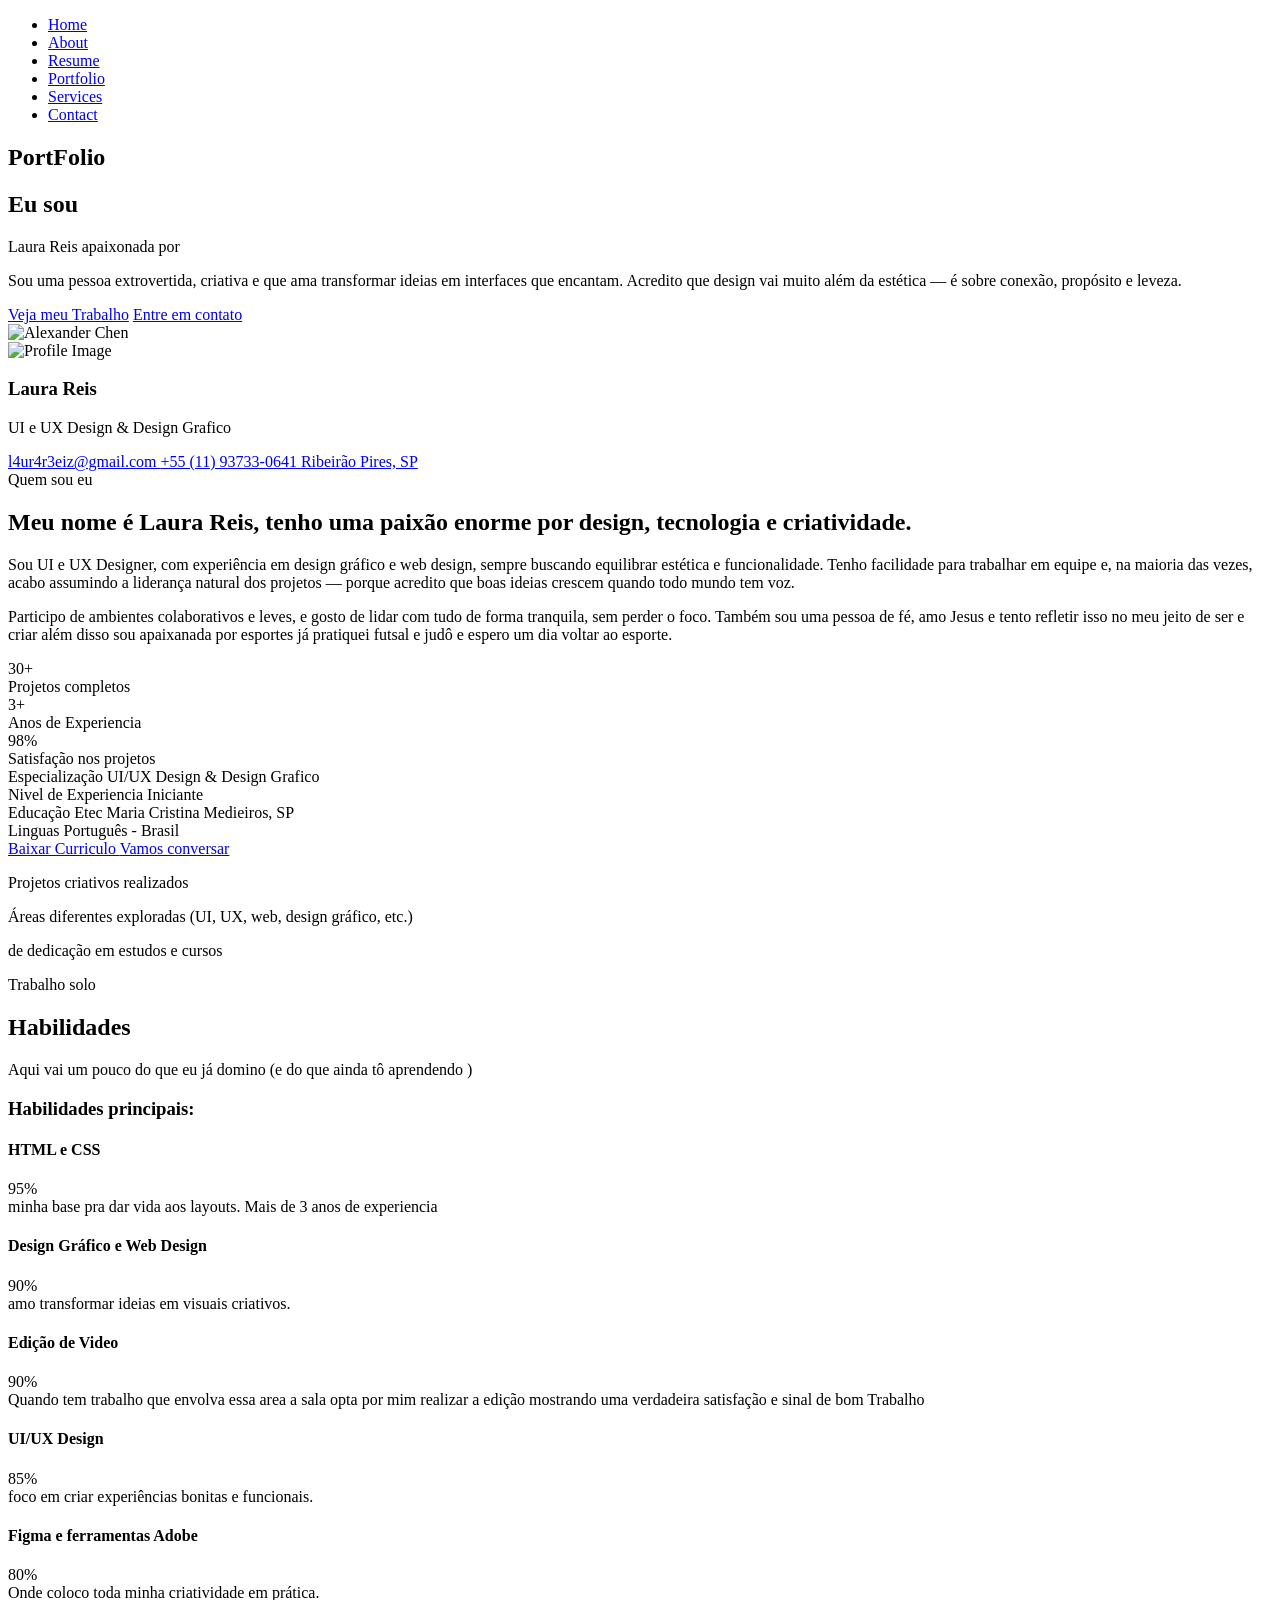
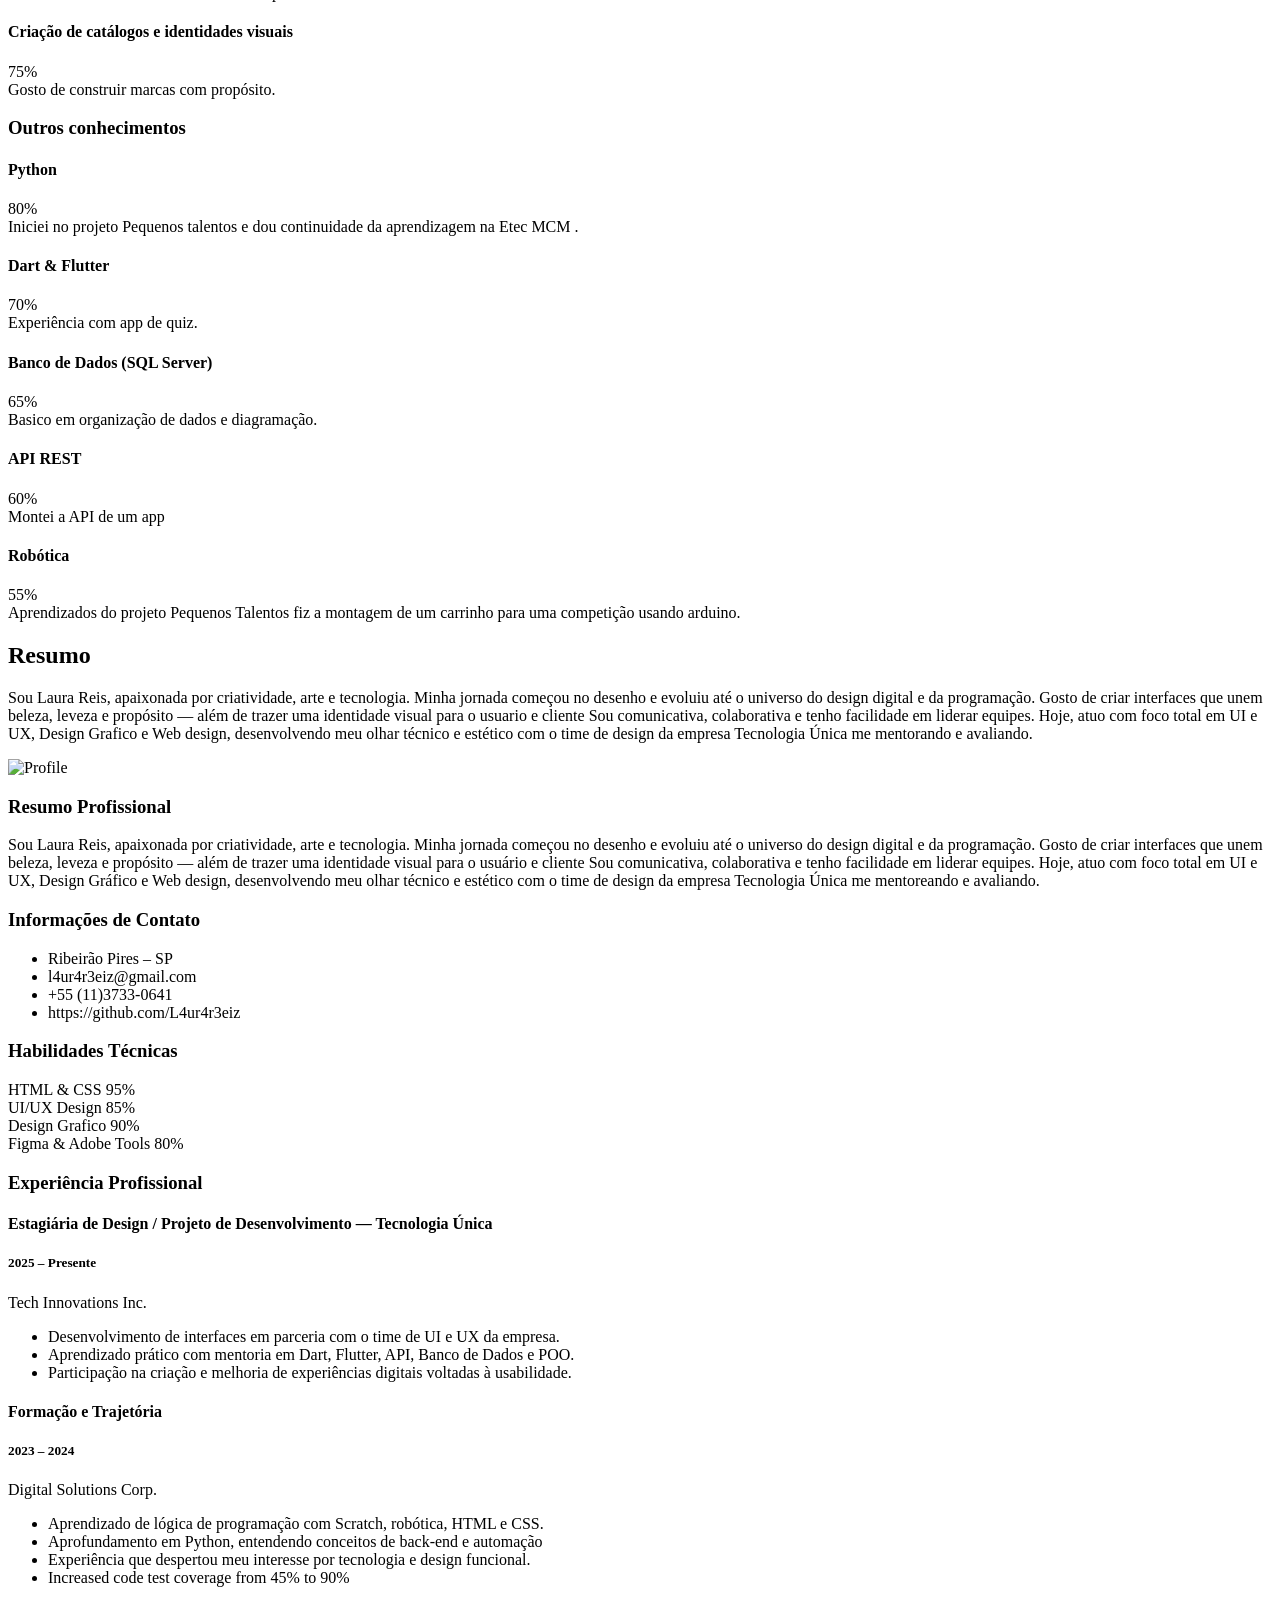
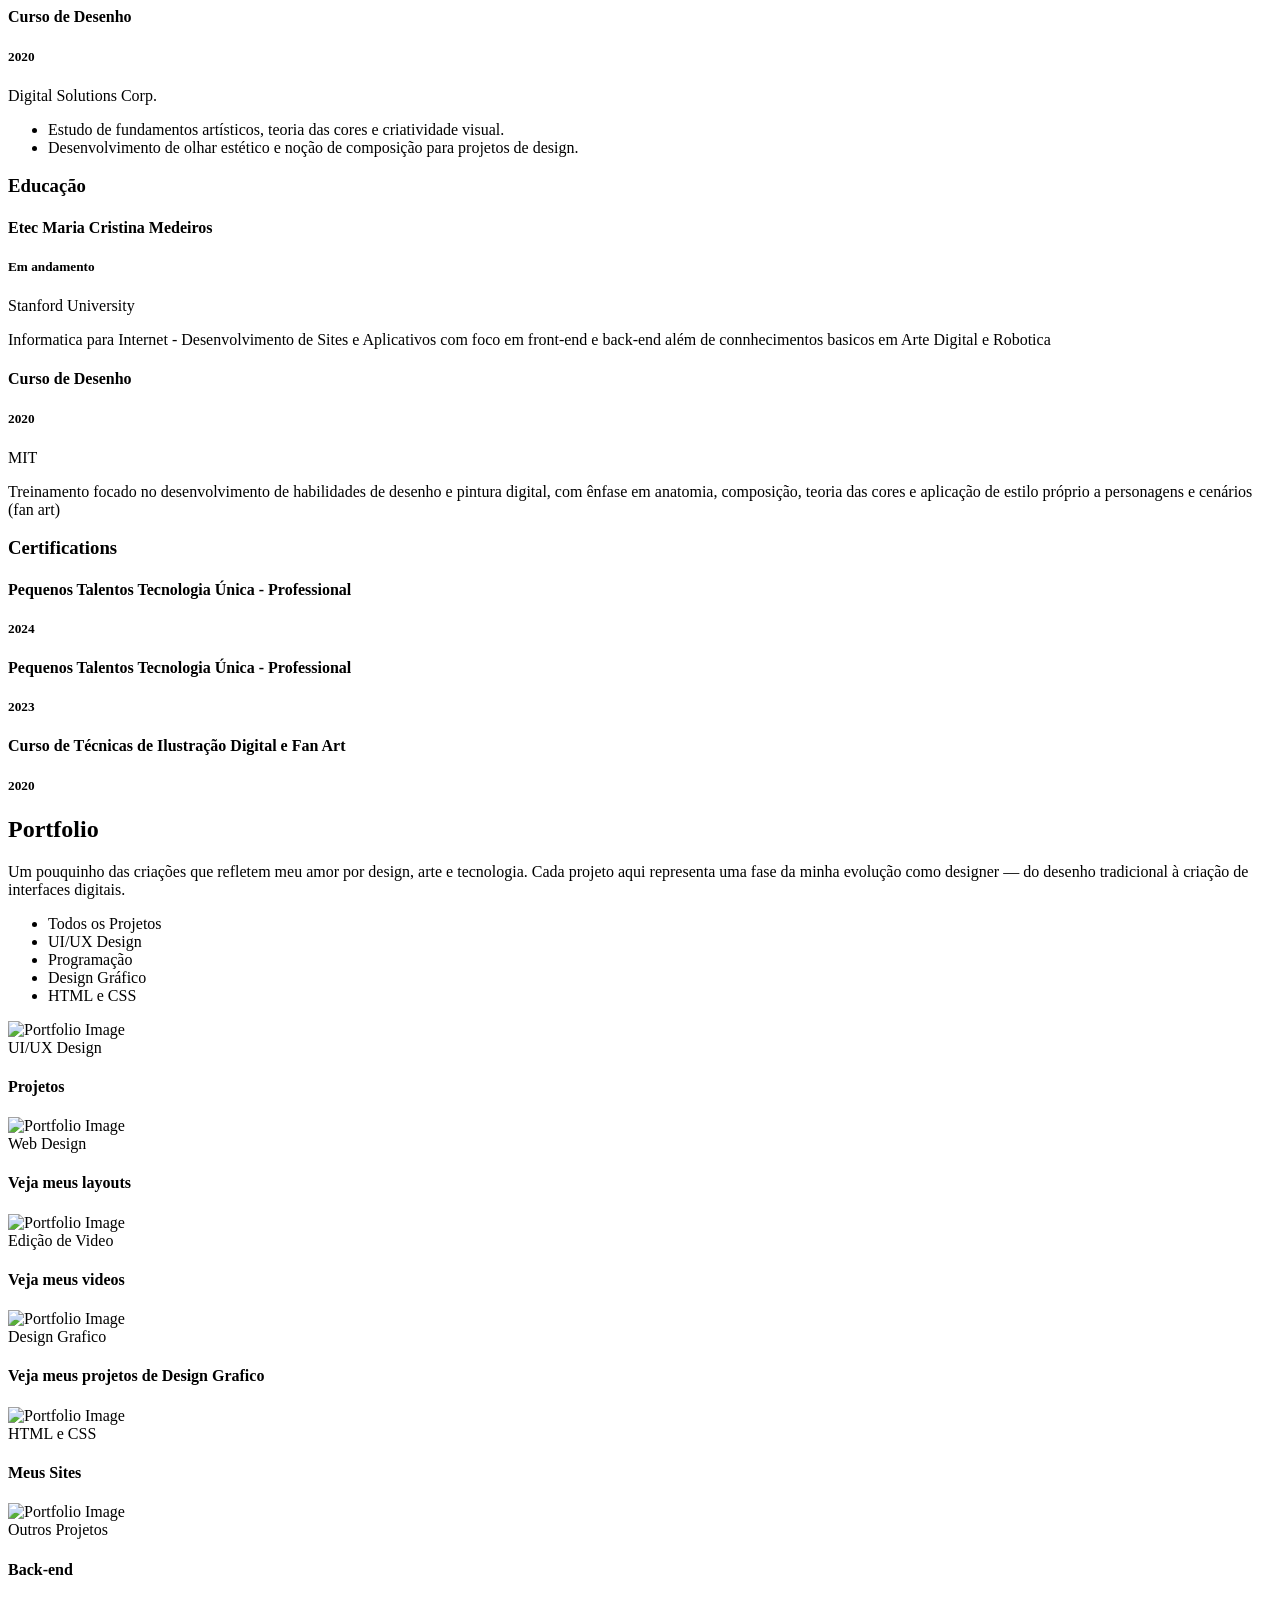
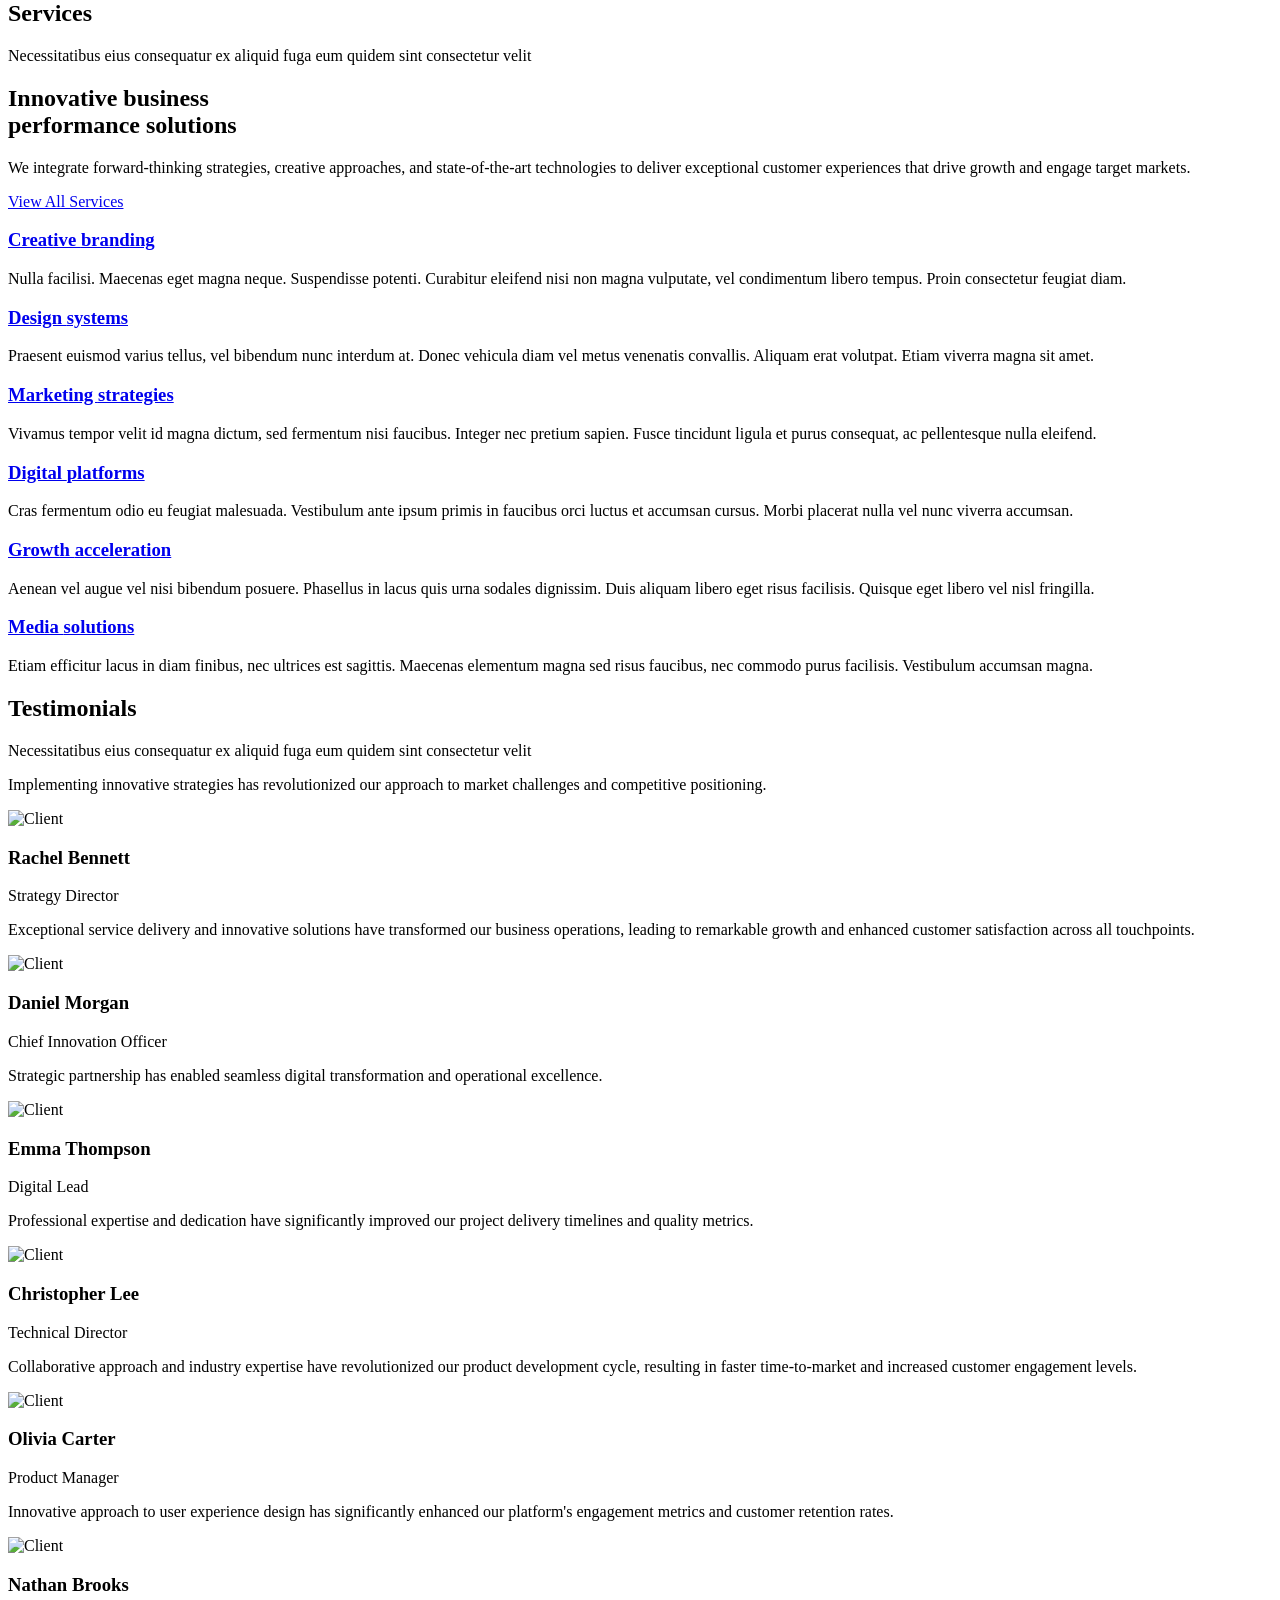
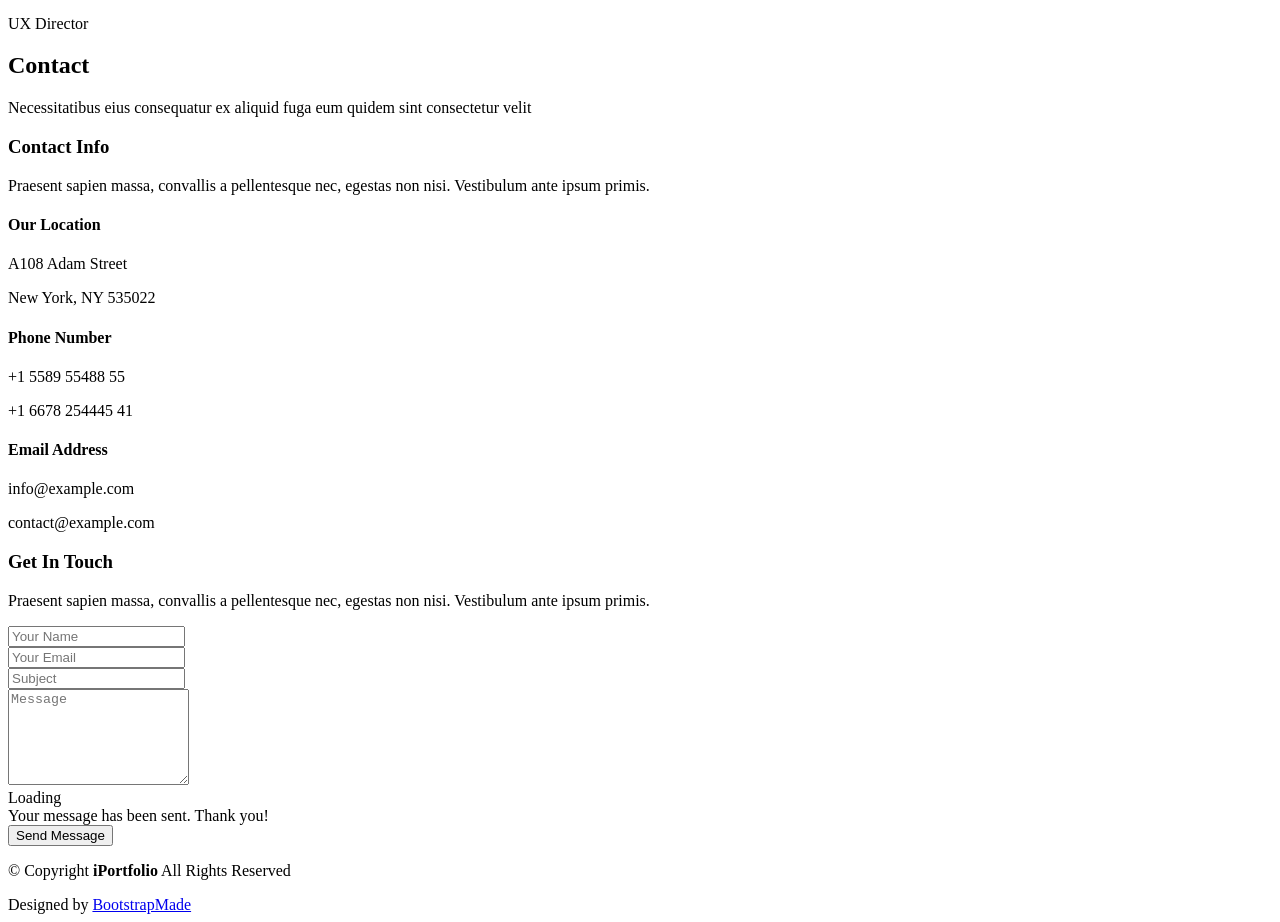
==== index.html @ 6f433f29 "Add files via upload" ====
<!DOCTYPE html>
<html lang="en">

<head>
  <meta charset="utf-8">
  <meta content="width=device-width, initial-scale=1.0" name="viewport">
  <title>Index - SnapFolio Bootstrap Template</title>
  <meta name="description" content="">
  <meta name="keywords" content="">

  <!-- Favicons -->
  <link href="assets/img/favicon.png" rel="icon">
  <link href="assets/img/apple-touch-icon.png" rel="apple-touch-icon">

  <!-- Fonts -->
  <link href="https://fonts.googleapis.com" rel="preconnect">
  <link href="https://fonts.gstatic.com" rel="preconnect" crossorigin>
  <link
    href="https://fonts.googleapis.com/css2?family=Roboto:ital,wght@0,100;0,300;0,400;0,500;0,700;0,900;1,100;1,300;1,400;1,500;1,700;1,900&family=Ubuntu:ital,wght@0,300;0,400;0,500;0,700;1,300;1,400;1,500;1,700&family=Nunito:ital,wght@0,200;0,300;0,400;0,500;0,600;0,700;0,800;0,900;1,200;1,300;1,400;1,500;1,600;1,700;1,800;1,900&display=swap"
    rel="stylesheet">

  <!-- Vendor CSS Files -->
  <link href="assets/vendor/bootstrap/css/bootstrap.min.css" rel="stylesheet">
  <link href="assets/vendor/bootstrap-icons/bootstrap-icons.css" rel="stylesheet">
  <link href="assets/vendor/aos/aos.css" rel="stylesheet">
  <link href="assets/vendor/glightbox/css/glightbox.min.css" rel="stylesheet">
  <link href="assets/vendor/swiper/swiper-bundle.min.css" rel="stylesheet">

  <!-- Main CSS File -->
  <link href="assets/css/main.css" rel="stylesheet">

  <!-- =======================================================
  * Template Name: SnapFolio
  * Template URL: https://bootstrapmade.com/snapfolio-bootstrap-portfolio-template/
  * Updated: Jul 21 2025 with Bootstrap v5.3.7
  * Author: BootstrapMade.com
  * License: https://bootstrapmade.com/license/
  ======================================================== -->
</head>

<body class="index-page">

  <header id="header" class="header dark-background d-flex flex-column justify-content-center">
    <i class="header-toggle d-xl-none bi bi-list"></i>

    <div class="header-container d-flex flex-column align-items-start">
      <nav id="navmenu" class="navmenu">
        <ul>
          <li><a href="#hero" class="active"><i class="bi bi-house navicon"></i>Home</a></li>
          <li><a href="#about"><i class="bi bi-person navicon"></i> About</a></li>
          <li><a href="#resume"><i class="bi bi-file-earmark-text navicon"></i> Resume</a></li>
          <li><a href="#portfolio"><i class="bi bi-images navicon"></i> Portfolio</a></li>
          <li><a href="#services"><i class="bi bi-hdd-stack navicon"></i> Services</a></li>
          <li><a href="#contact"><i class="bi bi-envelope navicon"></i> Contact</a></li>
        </ul>
      </nav>

      <div class="social-links text-center">
        <a href="https://www.instagram.com/l4ur4_r3is/" class="instagram"><i class="bi bi-instagram"></i></a>
        <a href="https://github.com/L4ur4r3eiz" class="github"><i class="bi bi-github"></i></a>

      </div>

    </div>

  </header>

  <main class="main">

    <!-- Hero Section -->
    <section id="hero" class="hero section">

      <div class="background-elements">
        <div class="bg-circle circle-1"></div>
        <div class="bg-circle circle-2"></div>
      </div>

      <div class="hero-content">

        <div class="container">
          <div class="row align-items-center">

            <div class="col-lg-6" data-aos="fade-right" data-aos-delay="100">
              <div class="hero-text">
                <h1>Port<span class="accent-text">Folio</span></h1>
                <h2>Eu sou </h2>
                <p class="lead">Laura Reis apaixonada por <span class="typed"
                    data-typed-items="UI/UX Designer, Criatividade, Desenhos, Design Gráfico, Yeshua"></span></p>
                <p class="description">Sou uma pessoa extrovertida, criativa e que ama transformar ideias em interfaces
                  que encantam. Acredito que design vai muito além da estética — é sobre conexão, propósito e leveza.
                </p>

                <div class="hero-actions">
                  <a href="#portfolio" class="btn btn-primary">Veja meu Trabalho</a>
                  <a href="#contact" class="btn btn-outline">Entre em contato</a>
                </div>

                <div class="social-links">

                  <a href="https://www.instagram.com/l4ur4_r3is/" class="instagram"><i class="bi bi-instagram"></i></a>
                  <a href="https://github.com/L4ur4r3eiz" class="github"><i class="bi bi-github"></i></a>

                </div>
              </div>
            </div>

            <div class="col-lg-6" data-aos="fade-left" data-aos-delay="200">
              <div class="hero-visual">
                <div class="profile-container">
                  <div class="profile-background"></div>
                  <img src="assets/img/profile/animação.png" alt="Alexander Chen" class="profile-image">
                </div>
              </div>
            </div>

          </div>
        </div>
      </div>

    </section><!-- /Hero Section -->

    <!-- About Section -->
    <section id="about" class="about section">

      <div class="container" data-aos="fade-up" data-aos-delay="100">

        <div class="row">
          <div class="col-lg-5" data-aos="zoom-in" data-aos-delay="200">
            <div class="profile-card">
              <div class="profile-header">
                <div class="profile-image">
                  <img src="assets/img/profile/eu.jpg" alt="Profile Image" class="img-fluid">
                </div>
                <div class="profile-badge">
                  <i class="bi bi-check-circle-fill"></i>
                </div>
              </div>

              <div class="profile-content">
                <h3>Laura Reis</h3>
                <p class="profession">UI e UX Design &amp; Design Grafico</p>

                <div class="contact-links">
                  <a href="mailto:marcus@example.com" class="contact-item">
                    <i class="bi bi-envelope"></i>
                    l4ur4r3eiz@gmail.com
                  </a>
                  <a href="tel:+15551234567" class="contact-item">
                    <i class="bi bi-telephone"></i>
                    +55 (11) 93733-0641
                  </a>
                  <a href="#" class="contact-item">
                    <i class="bi bi-geo-alt"></i>
                    Ribeirão Pires, SP
                  </a>
                </div>
              </div>
            </div>
          </div>

          <div class="col-lg-7" data-aos="fade-left" data-aos-delay="300">
            <div class="about-content">
              <div class="section-header">
                <span class="badge-text">Quem sou eu</span>
                <h2>Meu nome é Laura Reis, tenho uma paixão enorme por design, tecnologia e criatividade.</h2>
              </div>

              <div class="description">
                <p>Sou UI e UX Designer, com experiência em design gráfico e web design, sempre buscando equilibrar
                  estética e funcionalidade. Tenho facilidade para trabalhar em equipe e, na maioria das vezes, acabo
                  assumindo a liderança natural dos projetos — porque acredito que boas ideias crescem quando todo mundo
                  tem voz.

                <p>Participo de ambientes colaborativos e leves, e gosto de lidar com tudo de forma tranquila, sem
                  perder o foco. Também sou uma pessoa de fé, amo Jesus e tento refletir isso no meu jeito de ser e
                  criar além disso sou apaixanada por esportes já pratiquei futsal e judô e espero um dia voltar ao
                  esporte.</p>
              </div>

              <div class="stats-grid">
                <div class="stat-item">
                  <div class="stat-number">30+</div>
                  <div class="stat-label">Projetos completos</div>
                </div>
                <div class="stat-item">
                  <div class="stat-number">3+</div>
                  <div class="stat-label">Anos de Experiencia</div>
                </div>
                <div class="stat-item">
                  <div class="stat-number">98%</div>
                  <div class="stat-label">Satisfação nos projetos</div>
                </div>
              </div>

              <div class="details-grid">
                <div class="detail-row">
                  <div class="detail-item">
                    <span class="detail-label">Especialização </span>
                    <span class="detail-value">UI/UX Design &amp; Design Grafico </span>
                  </div>
                  <div class="detail-item">
                    <span class="detail-label">Nivel de Experiencia</span>
                    <span class="detail-value">Iniciante</span>
                  </div>
                </div>
                <div class="detail-row">
                  <div class="detail-item">
                    <span class="detail-label">Educação</span>
                    <span class="detail-value">Etec Maria Cristina Medieiros, SP</span>
                  </div>
                  <div class="detail-item">
                    <span class="detail-label">Linguas</span>
                    <span class="detail-value">Português - Brasil</span>
                  </div>
                </div>
              </div>

              <div class="cta-section">
                <a href="#" class="btn btn-primary">
                  <i class="bi bi-download"></i>
                  Baixar Curriculo
                </a>
                <a href="#" class="btn btn-outline">
                  <i class="bi bi-chat-dots"></i>
                  Vamos conversar
                </a>
              </div>
            </div>
          </div>
        </div>

      </div>

    </section><!-- /About Section -->

    <!-- Stats Section -->
    <section id="stats" class="stats section light-background">

      <div class="container" data-aos="fade-up" data-aos-delay="100">

        <div class="row justify-content-center">
          <div class="col-lg-10">
            <div class="stats-wrapper">
              <div class="stats-item" data-aos="zoom-in" data-aos-delay="150">
                <div class="icon-wrapper">
                  <i class="bi bi-emoji-smile"></i>
                </div>
                <span data-purecounter-start="0" data-purecounter-end="10" data-purecounter-duration="1"
                  class="purecounter"></span>
                <p>Projetos criativos realizados</p>
              </div><!-- End Stats Item -->

              <div class="stats-item" data-aos="zoom-in" data-aos-delay="200">
                <div class="icon-wrapper">
                  <i class="bi bi-journal-richtext"></i>
                </div>
                <span data-purecounter-start="0" data-purecounter-end="30" data-purecounter-duration="1"
                  class="purecounter"></span>
                <p>Áreas diferentes exploradas (UI, UX, web, design gráfico, etc.)</p>
              </div><!-- End Stats Item -->

              <div class="stats-item" data-aos="zoom-in" data-aos-delay="250">
                <div class="icon-wrapper">
                  <i class="bi bi-headset"></i>
                </div>
                <span data-purecounter-start="0" data-purecounter-end="500" data-purecounter-duration="1"
                  class="purecounter"></span>
                <p>de dedicação em estudos e cursos</p>
              </div><!-- End Stats Item -->

              <div class="stats-item" data-aos="zoom-in" data-aos-delay="300">
                <div class="icon-wrapper">
                  <i class="bi bi-people"></i>
                </div>
                <span data-purecounter-start="0" data-purecounter-end="15" data-purecounter-duration="1"
                  class="purecounter"></span>
                <p>Trabalho solo</p>
              </div><!-- End Stats Item -->
            </div>
          </div>
        </div>

      </div>

    </section><!-- /Stats Section -->

    <!-- Skills Section -->
    <section id="skills" class="skills section">

      <!-- Section Title -->
      <div class="container section-title" data-aos="fade-up">
        <h2>Habilidades</h2>
        <p>Aqui vai um pouco do que eu já domino (e do que ainda tô aprendendo )</p>
      </div><!-- End Section Title -->

      <div class="container" data-aos="fade-up" data-aos-delay="100">

        <div class="row">
          <div class="col-lg-6">
            <div class="skills-category" data-aos="fade-up" data-aos-delay="200">
              <h3>Habilidades principais:</h3>
              <div class="skills-animation">
                <div class="skill-item">
                  <div class="d-flex justify-content-between align-items-center">
                    <h4>HTML e CSS</h4>
                    <span class="skill-percentage">95%</span>
                  </div>
                  <div class="progress">
                    <div class="progress-bar" role="progressbar" aria-valuenow="95" aria-valuemin="0"
                      aria-valuemax="100"></div>
                  </div>
                  <div class="skill-tooltip">minha base pra dar vida aos layouts. Mais de 3 anos de experiencia</div>
                </div>

                <div class="skill-item">
                  <div class="d-flex justify-content-between align-items-center">
                    <h4>Design Gráfico e Web Design</h4>
                    <span class="skill-percentage">90%</span>
                  </div>
                  <div class="progress">
                    <div class="progress-bar" role="progressbar" aria-valuenow="90" aria-valuemin="0"
                      aria-valuemax="100"></div>
                  </div>
                  <div class="skill-tooltip">amo transformar ideias em visuais criativos.</div>
                </div>

                <div class="skill-item">
                  <div class="d-flex justify-content-between align-items-center">
                    <h4>Edição de Video</h4>
                    <span class="skill-percentage">90%</span>
                  </div>
                  <div class="progress">
                    <div class="progress-bar" role="progressbar" aria-valuenow="90" aria-valuemin="0"
                      aria-valuemax="100"></div>
                  </div>
                  <div class="skill-tooltip"> Quando tem trabalho que envolva essa area a sala opta por mim realizar a edição mostrando uma verdadeira satisfação e sinal de bom Trabalho</div>
                </div>

                <div class="skill-item">
                  <div class="d-flex justify-content-between align-items-center">
                    <h4>UI/UX Design </h4>
                    <span class="skill-percentage">85%</span>
                  </div>
                  <div class="progress">
                    <div class="progress-bar" role="progressbar" aria-valuenow="85" aria-valuemin="0"
                      aria-valuemax="100"></div>
                  </div>
                  <div class="skill-tooltip">foco em criar experiências bonitas e funcionais.</div>
                </div>

                <div class="skill-item">
                  <div class="d-flex justify-content-between align-items-center">
                    <h4>Figma e ferramentas Adobe</h4>
                    <span class="skill-percentage">80%</span>
                  </div>
                  <div class="progress">
                    <div class="progress-bar" role="progressbar" aria-valuenow="80" aria-valuemin="0"
                      aria-valuemax="100"></div>
                  </div>
                  <div class="skill-tooltip">Onde coloco toda minha criatividade em prática.</div>
                </div>

                <div class="skill-item">
                  <div class="d-flex justify-content-between align-items-center">
                    <h4>Criação de catálogos e identidades visuais</h4>
                    <span class="skill-percentage">75%</span>
                  </div>
                  <div class="progress">
                    <div class="progress-bar" role="progressbar" aria-valuenow="75" aria-valuemin="0"
                      aria-valuemax="100"></div>
                  </div>
                  <div class="skill-tooltip">Gosto de construir marcas com propósito.</div>
                </div>

              </div>
            </div><!-- End Frontend Skills -->
          </div>

          <div class="col-lg-6">
            <div class="skills-category" data-aos="fade-up" data-aos-delay="300">
              <h3>Outros conhecimentos</h3>
              <div class="skills-animation">
                <div class="skill-item">
                  <div class="d-flex justify-content-between align-items-center">
                    <h4>Python</h4>
                    <span class="skill-percentage">80%</span>
                  </div>
                  <div class="progress">
                    <div class="progress-bar" role="progressbar" aria-valuenow="80" aria-valuemin="0"
                      aria-valuemax="100"></div>
                  </div>
                  <div class="skill-tooltip">Iniciei no projeto Pequenos talentos e dou continuidade da aprendizagem na
                    Etec MCM .</div>
                </div>

                <div class="skill-item">
                  <div class="d-flex justify-content-between align-items-center">
                    <h4>Dart & Flutter</h4>
                    <span class="skill-percentage">70%</span>
                  </div>
                  <div class="progress">
                    <div class="progress-bar" role="progressbar" aria-valuenow="70" aria-valuemin="0"
                      aria-valuemax="100"></div>
                  </div>
                  <div class="skill-tooltip">Experiência com app de quiz.</div>
                </div>

                <div class="skill-item">
                  <div class="d-flex justify-content-between align-items-center">
                    <h4>Banco de Dados (SQL Server)</h4>
                    <span class="skill-percentage">65%</span>
                  </div>
                  <div class="progress">
                    <div class="progress-bar" role="progressbar" aria-valuenow="65" aria-valuemin="0"
                      aria-valuemax="100"></div>
                  </div>
                  <div class="skill-tooltip">Basico em organização de dados e diagramação.</div>
                </div>

                <div class="skill-item">
                  <div class="d-flex justify-content-between align-items-center">
                    <h4>API REST</h4>
                    <span class="skill-percentage">60%</span>
                  </div>
                  <div class="progress">
                    <div class="progress-bar" role="progressbar" aria-valuenow="60" aria-valuemin="0"
                      aria-valuemax="100"></div>
                  </div>
                  <div class="skill-tooltip">Montei a API de um app</div>
                </div>

                <div class="skill-item">
                  <div class="d-flex justify-content-between align-items-center">
                    <h4>Robótica</h4>
                    <span class="skill-percentage">55%</span>
                  </div>
                  <div class="progress">
                    <div class="progress-bar" role="progressbar" aria-valuenow="55" aria-valuemin="0"
                      aria-valuemax="100"></div>
                  </div>
                  <div class="skill-tooltip">Aprendizados do projeto Pequenos Talentos fiz a montagem de um carrinho
                    para uma competição usando arduino.</div>
                </div>

              </div>
            </div><!-- End Backend Skills -->
          </div>
        </div>

      </div>

    </section><!-- /Skills Section -->

    <!-- Resume Section -->
    <section id="resume" class="resume section">

      <!-- Section Title -->
      <div class="container section-title" data-aos="fade-up">
        <h2>Resumo</h2>
        <p>Sou Laura Reis, apaixonada por criatividade, arte e tecnologia.
          Minha jornada começou no desenho e evoluiu até o universo do design digital e da programação. Gosto de criar
          interfaces que unem beleza, leveza e propósito — além de trazer uma identidade visual para o usuario e cliente

          Sou comunicativa, colaborativa e tenho facilidade em liderar equipes. Hoje, atuo com foco total em UI e UX,
          Design Grafico e Web design, desenvolvendo meu olhar técnico e estético com o time de design da empresa
          Tecnologia Única me mentorando e avaliando.</p>
      </div><!-- End Section Title -->

      <div class="container" data-aos="fade-up" data-aos-delay="100">

        <div class="row gy-4">
          <!-- Left column with summary and contact -->
          <div class="col-lg-4">
            <div class="resume-side" data-aos="fade-right" data-aos-delay="100">
              <div class="profile-img mb-4">
                <img src="assets/img/profile/eu2.jpg" alt="Profile" class="img-fluid">
              </div>

              <h3>Resumo Profissional</h3>
              <p>Sou Laura Reis, apaixonada por criatividade, arte e tecnologia.
                Minha jornada começou no desenho e evoluiu até o universo do design digital e da programação. Gosto de
                criar interfaces que unem beleza, leveza e propósito — além de trazer uma identidade visual para o
                usuário e cliente

                Sou comunicativa, colaborativa e tenho facilidade em liderar equipes. Hoje, atuo com foco total em UI e
                UX, Design Gráfico e Web design, desenvolvendo meu olhar técnico e estético com o time de design da
                empresa Tecnologia Única me mentoreando e avaliando.</p>

              <h3 class="mt-4">Informações de Contato</h3>
              <ul class="contact-info list-unstyled">
                <li><i class="bi bi-geo-alt"></i> Ribeirão Pires – SP</li>
                <li><i class="bi bi-envelope"></i> l4ur4r3eiz@gmail.com</li>
                <li><i class="bi bi-phone"></i> +55 (11)3733-0641</li>
                <li><i class="bi bi-github"></i>https://github.com/L4ur4r3eiz </li>
              </ul>

              <div class="skills-animation mt-4">
                <h3>Habilidades Técnicas</h3>
                <div class="skill-item">
                  <div class="d-flex justify-content-between">
                    <span>HTML & CSS</span>
                    <span>95%</span>
                  </div>
                  <div class="progress">
                    <div class="progress-bar" role="progressbar" aria-valuenow="95" aria-valuemin="0"
                      aria-valuemax="100"></div>
                  </div>
                </div>

                <div class="skill-item">
                  <div class="d-flex justify-content-between">
                    <span>UI/UX Design</span>
                    <span>85%</span>
                  </div>
                  <div class="progress">
                    <div class="progress-bar" role="progressbar" aria-valuenow="85" aria-valuemin="0"
                      aria-valuemax="100"></div>
                  </div>
                </div>

                <div class="skill-item">
                  <div class="d-flex justify-content-between">
                    <span>Design Grafico</span>
                    <span>90%</span>
                  </div>
                  <div class="progress">
                    <div class="progress-bar" role="progressbar" aria-valuenow="90" aria-valuemin="0"
                      aria-valuemax="100"></div>
                  </div>
                </div>

                <div class="skill-item">
                  <div class="d-flex justify-content-between">
                    <span>Figma & Adobe Tools</span>
                    <span>80%</span>
                  </div>
                  <div class="progress">
                    <div class="progress-bar" role="progressbar" aria-valuenow="80" aria-valuemin="0"
                      aria-valuemax="100"></div>
                  </div>
                </div>
              </div>
            </div>
          </div>

          <!-- Right column with experience and education -->
          <div class="col-lg-8 ps-4 ps-lg-5">
            <!-- Experience Section -->
            <div class="resume-section" data-aos="fade-up">
              <h3><i class="bi bi-briefcase me-2"></i>Experiência Profissional</h3>

              <div class="resume-item">
                <h4>Estagiária de Design / Projeto de Desenvolvimento — Tecnologia Única</h4>
                <h5>2025 – Presente</h5>
                <p class="company"><i class="bi bi-building"></i> Tech Innovations Inc.</p>
                <ul>
                  <li>Desenvolvimento de interfaces em parceria com o time de UI e UX da empresa.</li>
                  <li>Aprendizado prático com mentoria em Dart, Flutter, API, Banco de Dados e POO.</li>
                  <li>Participação na criação e melhoria de experiências digitais voltadas à usabilidade.</li>

                </ul>
              </div>

              <div class="resume-item">
                <h4>Formação e Trajetória</h4>
                <h5>2023 – 2024</h5>
                <p class="company"><i class="bi bi-building"></i> Digital Solutions Corp.</p>
                <ul>
                  <li>Aprendizado de lógica de programação com Scratch, robótica, HTML e CSS.</li>
                  <li>Aprofundamento em Python, entendendo conceitos de back-end e automação</li>
                  <li>Experiência que despertou meu interesse por tecnologia e design funcional.</li>
                  <li>Increased code test coverage from 45% to 90%</li>
                </ul>
                <h4>Curso de Desenho</h4>
                <h5>2020</h5>
                <p class="company"><i class="bi bi-palette"></i> Digital Solutions Corp.</p>
                <ul>
                  <li>Estudo de fundamentos artísticos, teoria das cores e criatividade visual.</li>
                  <li>Desenvolvimento de olhar estético e noção de composição para projetos de design.</li>
                </ul>
              </div>
            </div>

            <!-- Education Section -->
            <div class="resume-section" data-aos="fade-up" data-aos-delay="100">
              <h3><i class="bi bi-mortarboard me-2"></i>Educação</h3>

              <div class="resume-item">
                <h4>Etec Maria Cristina Medeiros</h4>
                <h5>Em andamento</h5>
                <p class="company"><i class="bi bi-building"></i> Stanford University</p>
                <p>Informatica para Internet - Desenvolvimento de Sites e Aplicativos com foco em front-end e back-end
                  além de connhecimentos basicos em Arte Digital e Robotica </p>
              </div>

              <div class="resume-item">
                <h4>Curso de Desenho</h4>
                <h5>2020</h5>
                <p class="company"><i class="bi bi-palette"></i> MIT</p>
                <p>Treinamento focado no desenvolvimento de habilidades de desenho e pintura digital, com ênfase em
                  anatomia, composição, teoria das cores e aplicação de estilo próprio a personagens e cenários (fan
                  art)</p>
              </div>
            </div>

            <!-- Certifications Section -->
            <div class="resume-section" data-aos="fade-up" data-aos-delay="200">
              <h3><i class="bi bi-award me-2"></i>Certifications</h3>

              <div class="resume-item">
                <h4>Pequenos Talentos Tecnologia Única - Professional</h4>
                <h5>2024</h5>
              </div>

              <div class="resume-item">
                <h4>Pequenos Talentos Tecnologia Única - Professional</h4>
                <h5>2023</h5>
              </div>

              <div class="resume-item">
                <h4>Curso de Técnicas de Ilustração Digital e Fan Art</h4>
                <h5>2020</h5>
              </div>
            </div>
          </div>
        </div>

      </div>

    </section><!-- /Resume Section -->

    <!-- Portfolio Section -->
    <section id="portfolio" class="portfolio section">

      <!-- Section Title -->
      <div class="container section-title" data-aos="fade-up">
        <h2>Portfolio</h2>
        <p>Um pouquinho das criações que refletem meu amor por design, arte e tecnologia.
          Cada projeto aqui representa uma fase da minha evolução como designer — do desenho tradicional à criação de
          interfaces digitais.</p>
      </div><!-- End Section Title -->

      <div class="container" data-aos="fade-up" data-aos-delay="100">

        <div class="isotope-layout" data-default-filter="*" data-layout="masonry" data-sort="original-order">

          <div class="row">
            <div class="col-lg-3 filter-sidebar">
              <div class="filters-wrapper" data-aos="fade-right" data-aos-delay="150">
                <ul class="portfolio-filters isotope-filters">
                  <li data-filter="*" class="filter-active">Todos os Projetos</li>
                  <li data-filter=".filter-photography">UI/UX Design</li>
                  <li data-filter=".filter-design">Programação</li>
                  <li data-filter=".filter-automotive">Design Gráfico</li>
                  <li data-filter=".filter-nature">HTML e CSS</li>
                </ul>
              </div>
            </div>

            <div class="col-lg-9">
              <div class="row gy-4 portfolio-container isotope-container" data-aos="fade-up" data-aos-delay="200">

                <div class="col-lg-6 col-md-6 portfolio-item isotope-item filter-photography">
                  <div class="portfolio-wrap">
                    <img src="assets/img/portfolio/projeto1.0.jpg" class="img-fluid" alt="Portfolio Image"
                      loading="lazy">
                    <div class="portfolio-info">
                      <div class="content">
                        <span class="category">UI/UX Design</span>
                        <h4>Projetos</h4>
                        <div class="portfolio-links">
                          <a href="assets/img/portfolio/projeto1.0.jpg" class="glightbox"
                            title="Capturing Moments"><i class="bi bi-plus-lg"></i></a>
                          <a href="portfolio-details.html" title="More Details"><i class="bi bi-arrow-right"></i></a>
                        </div>
                      </div>
                    </div>
                  </div>
                </div><!-- End Portfolio Item -->

                <div class="col-lg-6 col-md-6 portfolio-item isotope-item filter-design">
                  <div class="portfolio-wrap">
                    <img src="assets/img/portfolio/projeto2.jpg" class="img-fluid" alt="Portfolio Image"
                      loading="lazy">
                    <div class="portfolio-info">
                      <div class="content">
                        <span class="category">Web Design</span>
                        <h4>Veja meus layouts</h4>
                        <div class="portfolio-links">
                          <a href="assets/img/portfolio/projeto2.jpg" class="glightbox" title="Woodcraft Design"><i
                              class="bi bi-plus-lg"></i></a>
                          <a href="portfolio-details.html" title="More Details"><i class="bi bi-arrow-right"></i></a>
                        </div>
                      </div>
                    </div>
                  </div>
                </div><!-- End Portfolio Item -->

                <div class="col-lg-6 col-md-6 portfolio-item isotope-item filter-automotive">
                  <div class="portfolio-wrap">
                    <img src="assets/img/portfolio/projeto3.jpg" class="img-fluid" alt="Portfolio Image"
                      loading="lazy">
                    <div class="portfolio-info">
                      <div class="content">
                        <span class="category">Edição de Video</span>
                        <h4>Veja meus videos</h4>
                        <div class="portfolio-links">
                          <a href="assets/img/portfolio/projeto3.jpg" class="glightbox"
                            title="Classic Beauty"><i class="bi bi-plus-lg"></i></a>
                          <a href="portfolio-details.html" title="More Details"><i class="bi bi-arrow-right"></i></a>
                        </div>
                      </div>
                    </div>
                  </div>
                </div><!-- End Portfolio Item -->

                <div class="col-lg-6 col-md-6 portfolio-item isotope-item filter-nature">
                  <div class="portfolio-wrap">
                    <img src="assets/img/portfolio/projeto4.png" class="img-fluid" alt="Portfolio Image"
                      loading="lazy">
                    <div class="portfolio-info">
                      <div class="content">
                        <span class="category">Design Grafico</span>
                        <h4>Veja meus projetos de Design Grafico</h4>
                        <div class="portfolio-links">
                          <a href="assets/img/portfolio/projeto4.png" class="glightbox"
                            title="Natural Growth"><i class="bi bi-plus-lg"></i></a>
                          <a href="portfolio-details.html" title="More Details"><i class="bi bi-arrow-right"></i></a>
                        </div>
                      </div>
                    </div>
                  </div>
                </div><!-- End Portfolio Item -->

                <div class="col-lg-6 col-md-6 portfolio-item isotope-item filter-nature">
                  <div class="portfolio-wrap">
                    <img src="assets/img/portfolio/projeto5.jpg" class="img-fluid" alt="Portfolio Image"
                      loading="lazy">
                    <div class="portfolio-info">
                      <div class="content">
                        <span class="category">HTML e CSS</span>
                        <h4>Meus Sites</h4>
                        <div class="portfolio-links">
                          <a href="assets/img/portfolio/projeto5.jpg" class="glightbox" title="Urban Stories"><i
                              class="bi bi-plus-lg"></i></a>
                          <a href="portfolio-details.html" title="More Details"><i class="bi bi-arrow-right"></i></a>
                        </div>
                      </div>
                    </div>
                  </div>
                </div><!-- End Portfolio Item -->

                <div class="col-lg-6 col-md-6 portfolio-item isotope-item filter-design">
                  <div class="portfolio-wrap">
                    <img src="assets/img/portfolio/projeto6.jpg" class="img-fluid" alt="Portfolio Image"
                      loading="lazy">
                    <div class="portfolio-info">
                      <div class="content">
                        <span class="category">Outros Projetos</span>
                        <h4>Back-end</h4>
                        <div class="portfolio-links">
                          <a href="assets/img/portfolio/projeto6.jpg" class="glightbox"
                            title="Digital Experience"><i class="bi bi-plus-lg"></i></a>
                          <a href="portfolio-details.html" title="More Details"><i class="bi bi-arrow-right"></i></a>
                        </div>
                      </div>
                    </div>
                  </div>
                </div><!-- End Portfolio Item -->

              </div><!-- End Portfolio Container -->
            </div>
          </div>

        </div>

      </div>

    </section><!-- /Portfolio Section -->

    <!-- Services Section -->
    <section id="services" class="services section">

      <!-- Section Title -->
      <div class="container section-title" data-aos="fade-up">
        <h2>Services</h2>
        <p>Necessitatibus eius consequatur ex aliquid fuga eum quidem sint consectetur velit</p>
      </div><!-- End Section Title -->

      <div class="container" data-aos="fade-up" data-aos-delay="100">

        <div class="service-header">
          <div class="row align-items-center">
            <div class="col-lg-8 col-md-12">
              <div class="service-intro">
                <h2 class="service-heading">
                  <div>Innovative business</div>
                  <div><span>performance solutions</span></div>
                </h2>
              </div>
            </div>
            <div class="col-lg-4 col-md-12">
              <div class="service-summary">
                <p>
                  We integrate forward-thinking strategies, creative approaches, and state-of-the-art technologies to
                  deliver exceptional customer experiences that drive growth and engage target markets.
                </p>
                <a href="services.html" class="service-btn">
                  View All Services
                  <i class="bi bi-arrow-right"></i>
                </a>
              </div>
            </div>
          </div>
        </div>

        <div class="row justify-content-center">
          <div class="col-lg-4 col-md-6" data-aos="fade-up" data-aos-delay="100">
            <div class="service-card position-relative z-1">
              <div class="service-icon">
                <i class="bi bi-palette"></i>
              </div>
              <a href="service-details.html"
                class="card-action d-flex align-items-center justify-content-center rounded-circle">
                <i class="bi bi-arrow-up-right"></i>
              </a>
              <h3>
                <a href="service-details.html">
                  Creative <span>branding</span>
                </a>
              </h3>
              <p>
                Nulla facilisi. Maecenas eget magna neque. Suspendisse potenti. Curabitur eleifend nisi non magna
                vulputate, vel condimentum libero tempus. Proin consectetur feugiat diam.
              </p>
            </div>
          </div>
          <div class="col-lg-4 col-md-6" data-aos="fade-up" data-aos-delay="200">
            <div class="service-card position-relative z-1">
              <div class="service-icon">
                <i class="bi bi-gem"></i>
              </div>
              <a href="service-details.html"
                class="card-action d-flex align-items-center justify-content-center rounded-circle">
                <i class="bi bi-arrow-up-right"></i>
              </a>
              <h3>
                <a href="service-details.html">
                  Design <span>systems</span>
                </a>
              </h3>
              <p>
                Praesent euismod varius tellus, vel bibendum nunc interdum at. Donec vehicula diam vel metus venenatis
                convallis. Aliquam erat volutpat. Etiam viverra magna sit amet.
              </p>
            </div>
          </div>
          <div class="col-lg-4 col-md-6" data-aos="fade-up" data-aos-delay="300">
            <div class="service-card position-relative z-1">
              <div class="service-icon">
                <i class="bi bi-megaphone"></i>
              </div>
              <a href="service-details.html"
                class="card-action d-flex align-items-center justify-content-center rounded-circle">
                <i class="bi bi-arrow-up-right"></i>
              </a>
              <h3>
                <a href="service-details.html">
                  Marketing <span>strategies</span>
                </a>
              </h3>
              <p>
                Vivamus tempor velit id magna dictum, sed fermentum nisi faucibus. Integer nec pretium sapien. Fusce
                tincidunt ligula et purus consequat, ac pellentesque nulla eleifend.
              </p>
            </div>
          </div>
          <div class="col-lg-4 col-md-6" data-aos="fade-up" data-aos-delay="100">
            <div class="service-card position-relative z-1">
              <div class="service-icon">
                <i class="bi bi-code-slash"></i>
              </div>
              <a href="service-details.html"
                class="card-action d-flex align-items-center justify-content-center rounded-circle">
                <i class="bi bi-arrow-up-right"></i>
              </a>
              <h3>
                <a href="service-details.html">
                  Digital <span>platforms</span>
                </a>
              </h3>
              <p>
                Cras fermentum odio eu feugiat malesuada. Vestibulum ante ipsum primis in faucibus orci luctus et
                accumsan cursus. Morbi placerat nulla vel nunc viverra accumsan.
              </p>
            </div>
          </div>
          <div class="col-lg-4 col-md-6" data-aos="fade-up" data-aos-delay="200">
            <div class="service-card position-relative z-1">
              <div class="service-icon">
                <i class="bi bi-graph-up"></i>
              </div>
              <a href="service-details.html"
                class="card-action d-flex align-items-center justify-content-center rounded-circle">
                <i class="bi bi-arrow-up-right"></i>
              </a>
              <h3>
                <a href="service-details.html">
                  Growth <span>acceleration</span>
                </a>
              </h3>
              <p>
                Aenean vel augue vel nisi bibendum posuere. Phasellus in lacus quis urna sodales dignissim. Duis aliquam
                libero eget risus facilisis. Quisque eget libero vel nisl fringilla.
              </p>
            </div>
          </div>
          <div class="col-lg-4 col-md-6" data-aos="fade-up" data-aos-delay="300">
            <div class="service-card position-relative z-1">
              <div class="service-icon">
                <i class="bi bi-camera-video"></i>
              </div>
              <a href="service-details.html"
                class="card-action d-flex align-items-center justify-content-center rounded-circle">
                <i class="bi bi-arrow-up-right"></i>
              </a>
              <h3>
                <a href="service-details.html">
                  Media <span>solutions</span>
                </a>
              </h3>
              <p>
                Etiam efficitur lacus in diam finibus, nec ultrices est sagittis. Maecenas elementum magna sed risus
                faucibus, nec commodo purus facilisis. Vestibulum accumsan magna.
              </p>
            </div>
          </div>
        </div>

      </div>

    </section><!-- /Services Section -->

    <!-- Testimonials Section -->
    <section id="testimonials" class="testimonials section light-background">

      <!-- Section Title -->
      <div class="container section-title" data-aos="fade-up">
        <h2>Testimonials</h2>
        <p>Necessitatibus eius consequatur ex aliquid fuga eum quidem sint consectetur velit</p>
      </div><!-- End Section Title -->

      <div class="container">

        <div class="testimonial-masonry">

          <div class="testimonial-item" data-aos="fade-up">
            <div class="testimonial-content">
              <div class="quote-pattern">
                <i class="bi bi-quote"></i>
              </div>
              <p>Implementing innovative strategies has revolutionized our approach to market challenges and competitive
                positioning.</p>
              <div class="client-info">
                <div class="client-image">
                  <img src="assets/img/person/person-f-7.webp" alt="Client">
                </div>
                <div class="client-details">
                  <h3>Rachel Bennett</h3>
                  <span class="position">Strategy Director</span>
                </div>
              </div>
            </div>
          </div>

          <div class="testimonial-item highlight" data-aos="fade-up" data-aos-delay="100">
            <div class="testimonial-content">
              <div class="quote-pattern">
                <i class="bi bi-quote"></i>
              </div>
              <p>Exceptional service delivery and innovative solutions have transformed our business operations, leading
                to remarkable growth and enhanced customer satisfaction across all touchpoints.</p>
              <div class="client-info">
                <div class="client-image">
                  <img src="assets/img/person/person-m-7.webp" alt="Client">
                </div>
                <div class="client-details">
                  <h3>Daniel Morgan</h3>
                  <span class="position">Chief Innovation Officer</span>
                </div>
              </div>
            </div>
          </div>

          <div class="testimonial-item" data-aos="fade-up" data-aos-delay="200">
            <div class="testimonial-content">
              <div class="quote-pattern">
                <i class="bi bi-quote"></i>
              </div>
              <p>Strategic partnership has enabled seamless digital transformation and operational excellence.</p>
              <div class="client-info">
                <div class="client-image">
                  <img src="assets/img/person/person-f-8.webp" alt="Client">
                </div>
                <div class="client-details">
                  <h3>Emma Thompson</h3>
                  <span class="position">Digital Lead</span>
                </div>
              </div>
            </div>
          </div>

          <div class="testimonial-item" data-aos="fade-up" data-aos-delay="300">
            <div class="testimonial-content">
              <div class="quote-pattern">
                <i class="bi bi-quote"></i>
              </div>
              <p>Professional expertise and dedication have significantly improved our project delivery timelines and
                quality metrics.</p>
              <div class="client-info">
                <div class="client-image">
                  <img src="assets/img/person/person-m-8.webp" alt="Client">
                </div>
                <div class="client-details">
                  <h3>Christopher Lee</h3>
                  <span class="position">Technical Director</span>
                </div>
              </div>
            </div>
          </div>

          <div class="testimonial-item highlight" data-aos="fade-up" data-aos-delay="400">
            <div class="testimonial-content">
              <div class="quote-pattern">
                <i class="bi bi-quote"></i>
              </div>
              <p>Collaborative approach and industry expertise have revolutionized our product development cycle,
                resulting in faster time-to-market and increased customer engagement levels.</p>
              <div class="client-info">
                <div class="client-image">
                  <img src="assets/img/person/person-f-9.webp" alt="Client">
                </div>
                <div class="client-details">
                  <h3>Olivia Carter</h3>
                  <span class="position">Product Manager</span>
                </div>
              </div>
            </div>
          </div>

          <div class="testimonial-item" data-aos="fade-up" data-aos-delay="500">
            <div class="testimonial-content">
              <div class="quote-pattern">
                <i class="bi bi-quote"></i>
              </div>
              <p>Innovative approach to user experience design has significantly enhanced our platform's engagement
                metrics and customer retention rates.</p>
              <div class="client-info">
                <div class="client-image">
                  <img src="assets/img/person/person-m-13.webp" alt="Client">
                </div>
                <div class="client-details">
                  <h3>Nathan Brooks</h3>
                  <span class="position">UX Director</span>
                </div>
              </div>
            </div>
          </div>

        </div>

      </div>

    </section><!-- /Testimonials Section -->

    <!-- Contact Section -->
    <section id="contact" class="contact section">

      <!-- Section Title -->
      <div class="container section-title" data-aos="fade-up">
        <h2>Contact</h2>
        <p>Necessitatibus eius consequatur ex aliquid fuga eum quidem sint consectetur velit</p>
      </div><!-- End Section Title -->

      <div class="container">

        <div class="row g-4 g-lg-5">
          <div class="col-lg-5">
            <div class="info-box">
              <h3>Contact Info</h3>
              <p>Praesent sapien massa, convallis a pellentesque nec, egestas non nisi. Vestibulum ante ipsum primis.
              </p>

              <div class="info-item">
                <div class="icon-box">
                  <i class="bi bi-geo-alt"></i>
                </div>
                <div class="content">
                  <h4>Our Location</h4>
                  <p>A108 Adam Street</p>
                  <p>New York, NY 535022</p>
                </div>
              </div>

              <div class="info-item">
                <div class="icon-box">
                  <i class="bi bi-telephone"></i>
                </div>
                <div class="content">
                  <h4>Phone Number</h4>
                  <p>+1 5589 55488 55</p>
                  <p>+1 6678 254445 41</p>
                </div>
              </div>

              <div class="info-item">
                <div class="icon-box">
                  <i class="bi bi-envelope"></i>
                </div>
                <div class="content">
                  <h4>Email Address</h4>
                  <p>info@example.com</p>
                  <p>contact@example.com</p>
                </div>
              </div>
            </div>
          </div>

          <div class="col-lg-7">
            <div class="contact-form">
              <h3>Get In Touch</h3>
              <p>Praesent sapien massa, convallis a pellentesque nec, egestas non nisi. Vestibulum ante ipsum primis.
              </p>

              <form action="forms/contact.php" method="post" class="php-email-form">
                <div class="row gy-4">

                  <div class="col-md-6">
                    <input type="text" name="name" class="form-control" placeholder="Your Name" required="">
                  </div>

                  <div class="col-md-6 ">
                    <input type="email" class="form-control" name="email" placeholder="Your Email" required="">
                  </div>

                  <div class="col-12">
                    <input type="text" class="form-control" name="subject" placeholder="Subject" required="">
                  </div>

                  <div class="col-12">
                    <textarea class="form-control" name="message" rows="6" placeholder="Message" required=""></textarea>
                  </div>

                  <div class="col-12 text-center">
                    <div class="loading">Loading</div>
                    <div class="error-message"></div>
                    <div class="sent-message">Your message has been sent. Thank you!</div>

                    <button type="submit" class="btn">Send Message</button>
                  </div>

                </div>
              </form>

            </div>
          </div>

        </div>

      </div>

    </section><!-- /Contact Section -->

  </main>

  <footer id="footer" class="footer position-relative">

    <div class="container">
      <div class="copyright text-center ">
        <p>© <span>Copyright</span> <strong class="px-1 sitename">iPortfolio</strong> <span>All Rights Reserved</span>
        </p>
      </div>
      <div class="credits">
        <!-- All the links in the footer should remain intact. -->
        <!-- You can delete the links only if you've purchased the pro version. -->
        <!-- Licensing information: https://bootstrapmade.com/license/ -->
        <!-- Purchase the pro version with working PHP/AJAX contact form: [buy-url] -->
        Designed by <a href="https://bootstrapmade.com/">BootstrapMade</a>
      </div>
    </div>

  </footer>

  <!-- Scroll Top -->
  <a href="#" id="scroll-top" class="scroll-top d-flex align-items-center justify-content-center"><i
      class="bi bi-arrow-up-short"></i></a>

  <!-- Preloader -->
  <div id="preloader"></div>

  <!-- Vendor JS Files -->
  <script src="assets/vendor/bootstrap/js/bootstrap.bundle.min.js"></script>
  <script src="assets/vendor/php-email-form/validate.js"></script>
  <script src="assets/vendor/aos/aos.js"></script>
  <script src="assets/vendor/typed.js/typed.umd.js"></script>
  <script src="assets/vendor/purecounter/purecounter_vanilla.js"></script>
  <script src="assets/vendor/waypoints/noframework.waypoints.js"></script>
  <script src="assets/vendor/isotope-layout/isotope.pkgd.min.js"></script>
  <script src="assets/vendor/imagesloaded/imagesloaded.pkgd.min.js"></script>
  <script src="assets/vendor/glightbox/js/glightbox.min.js"></script>
  <script src="assets/vendor/swiper/swiper-bundle.min.js"></script>

  <!-- Main JS File -->
  <script src="assets/js/main.js"></script>

</body>

</html>
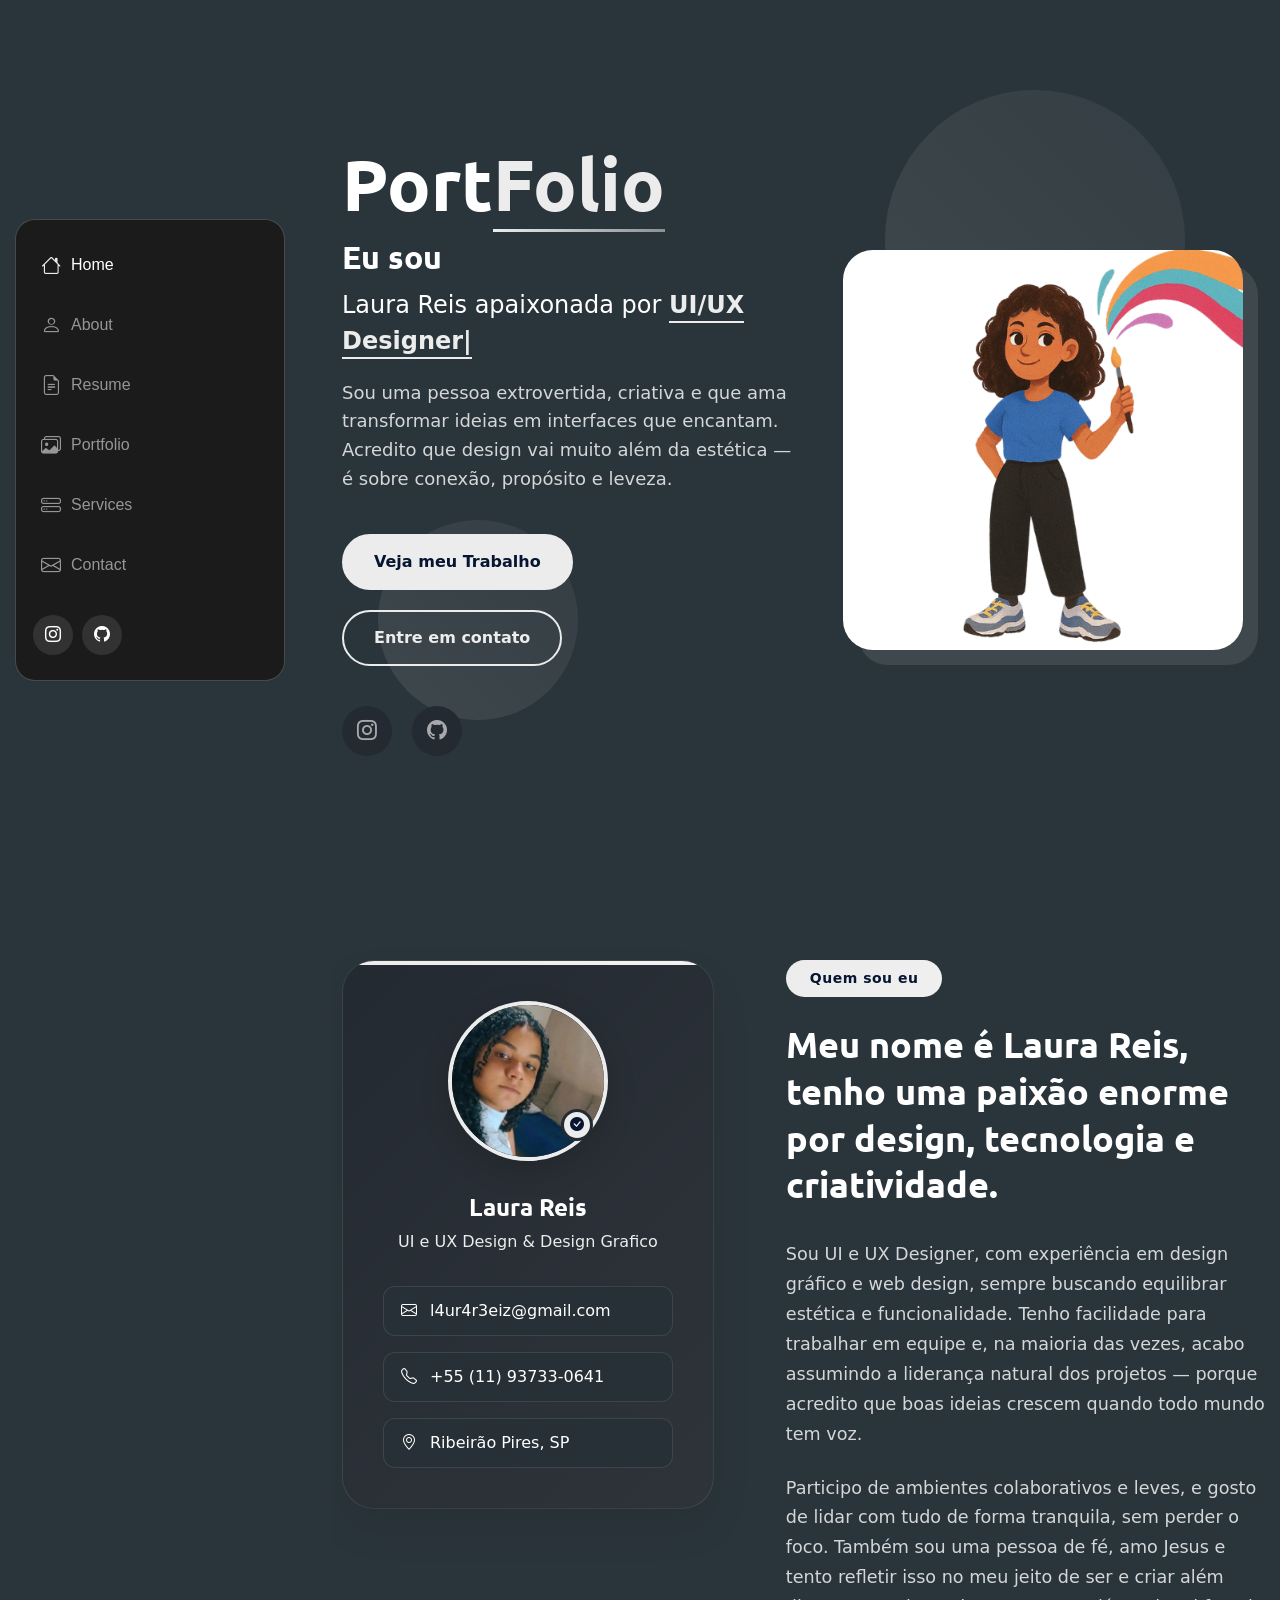
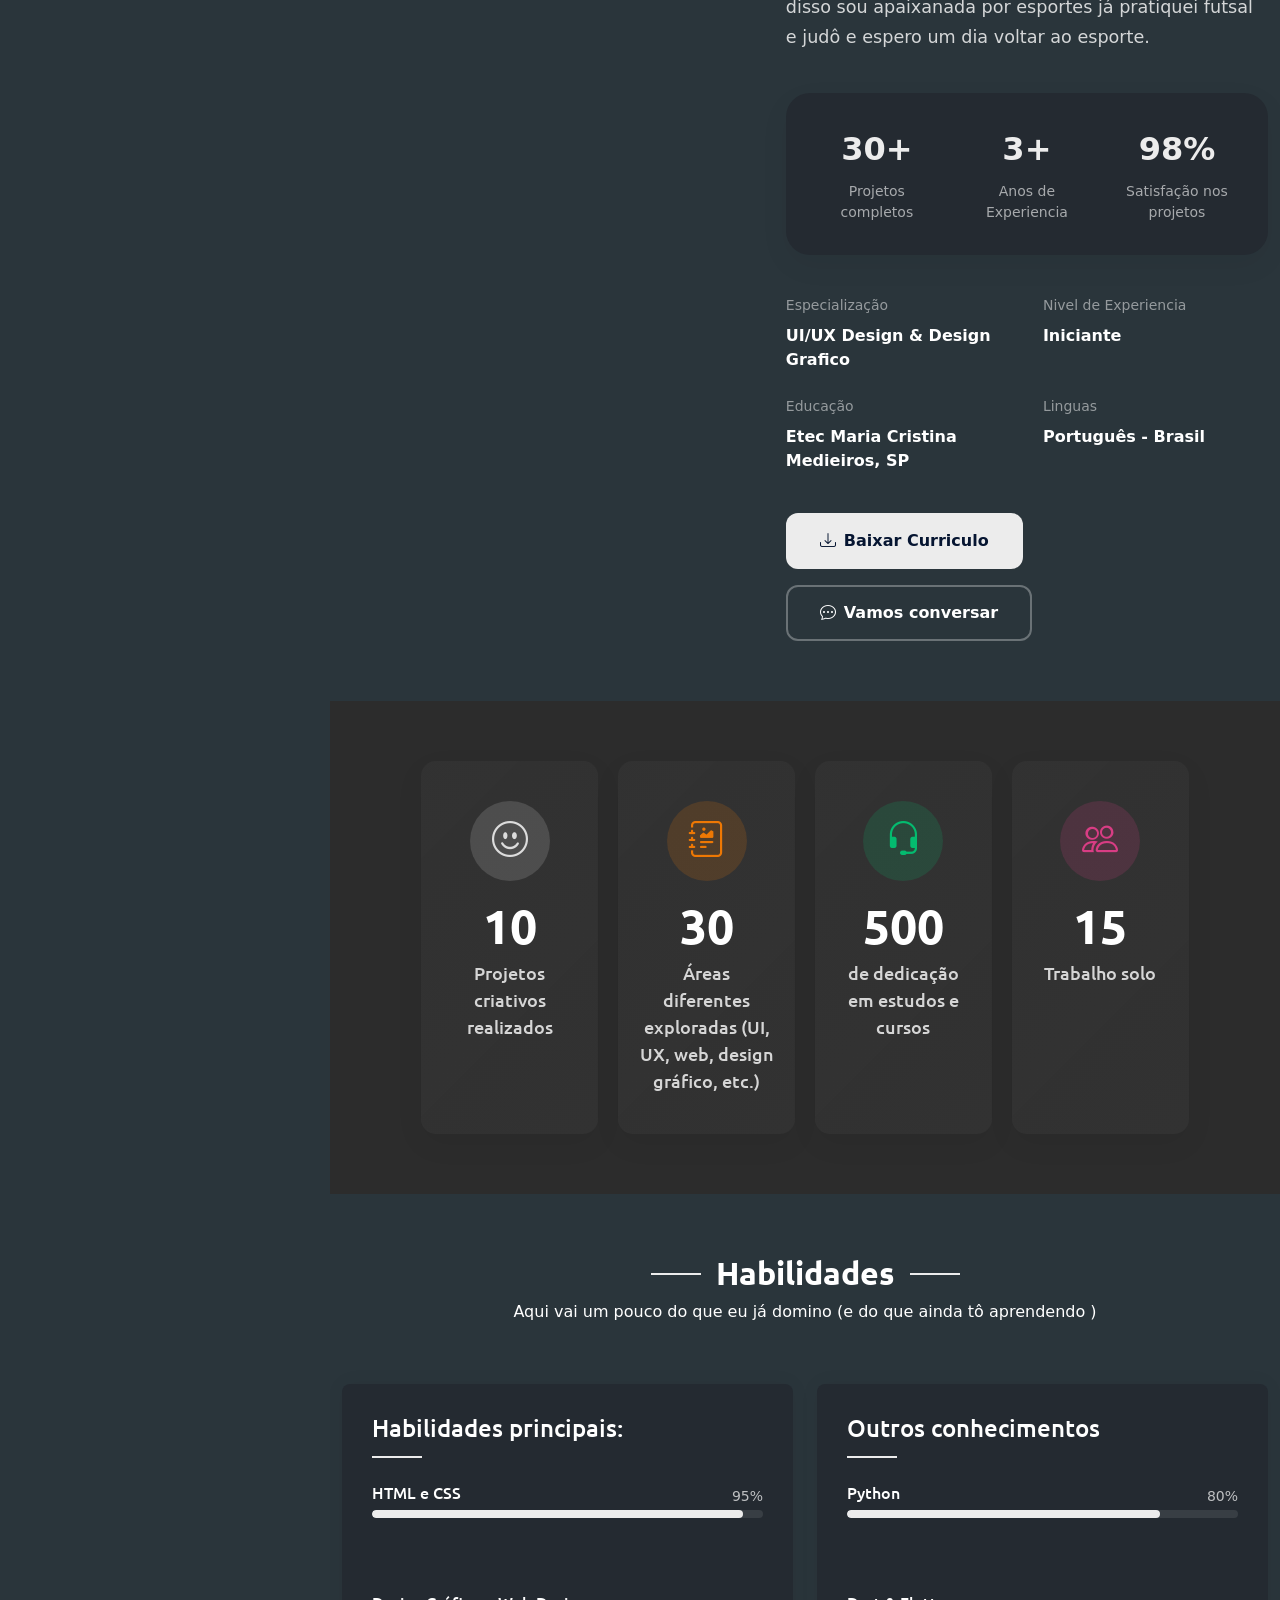
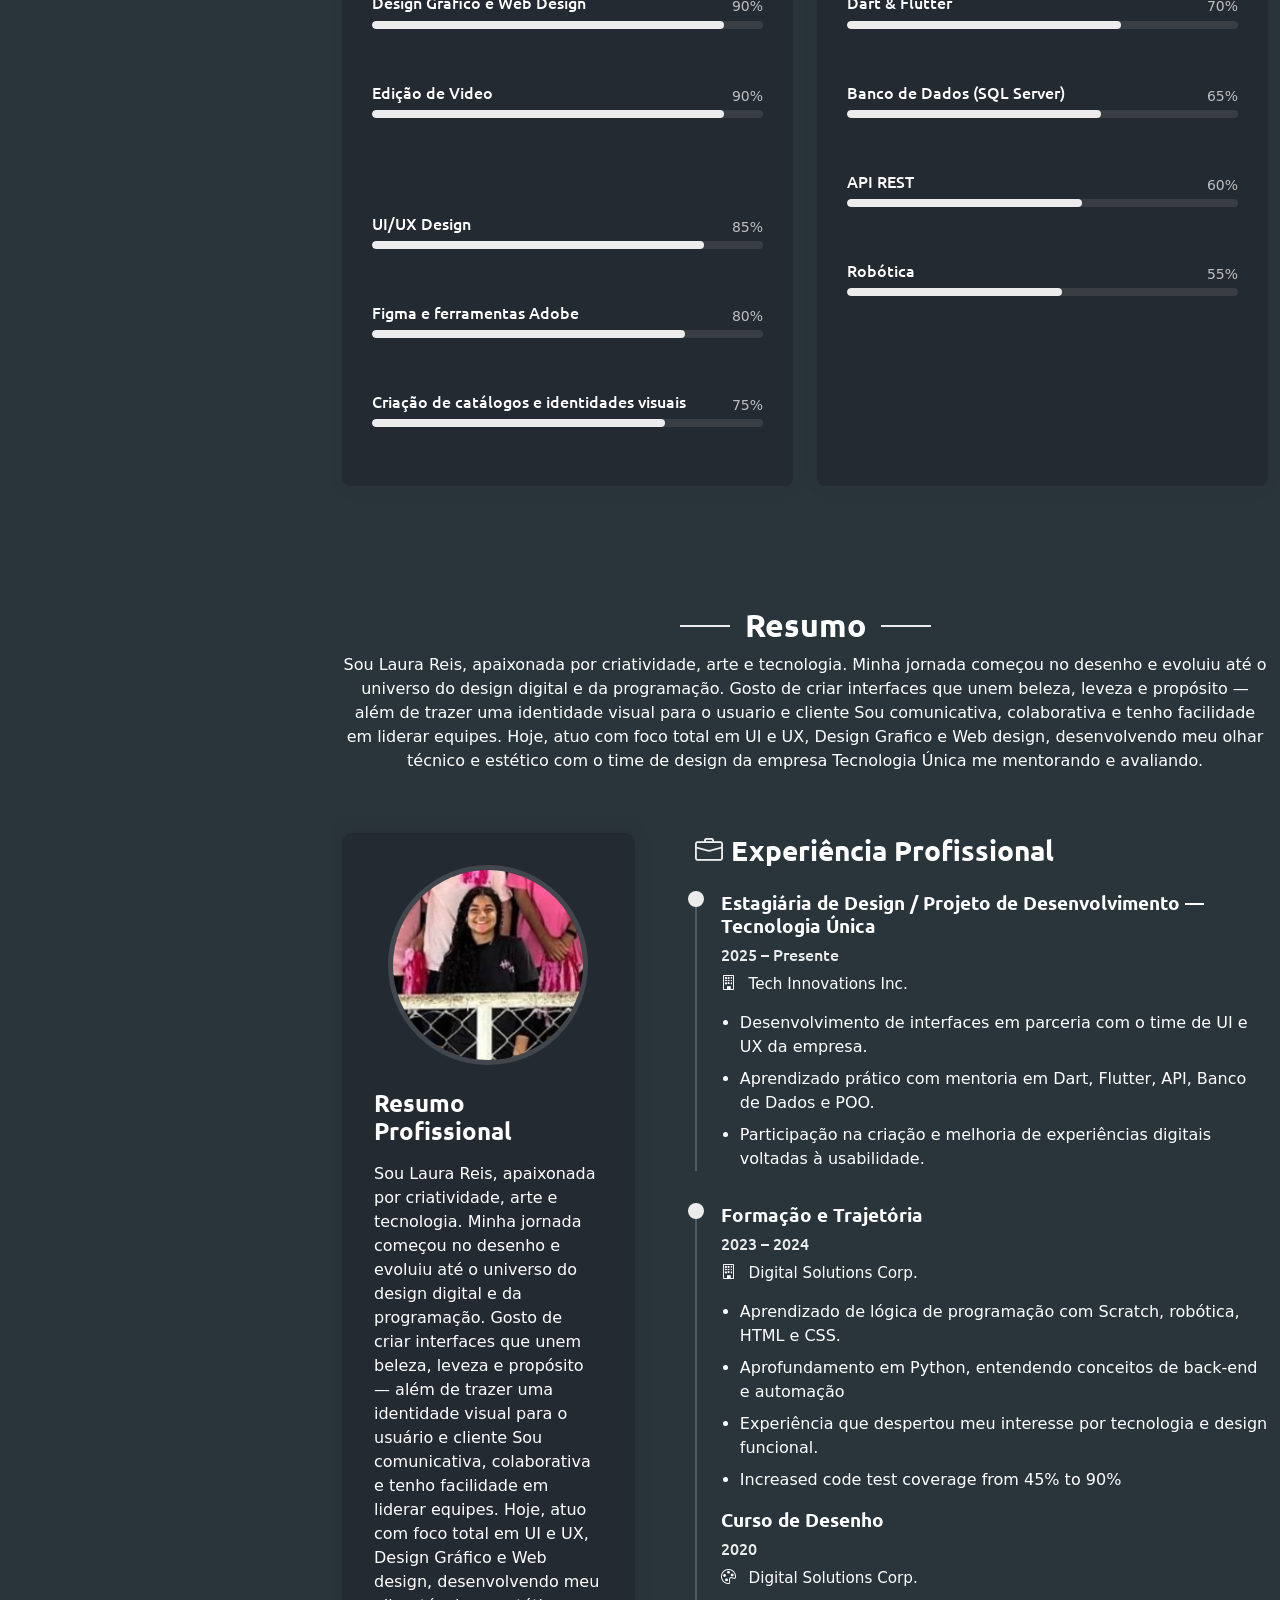
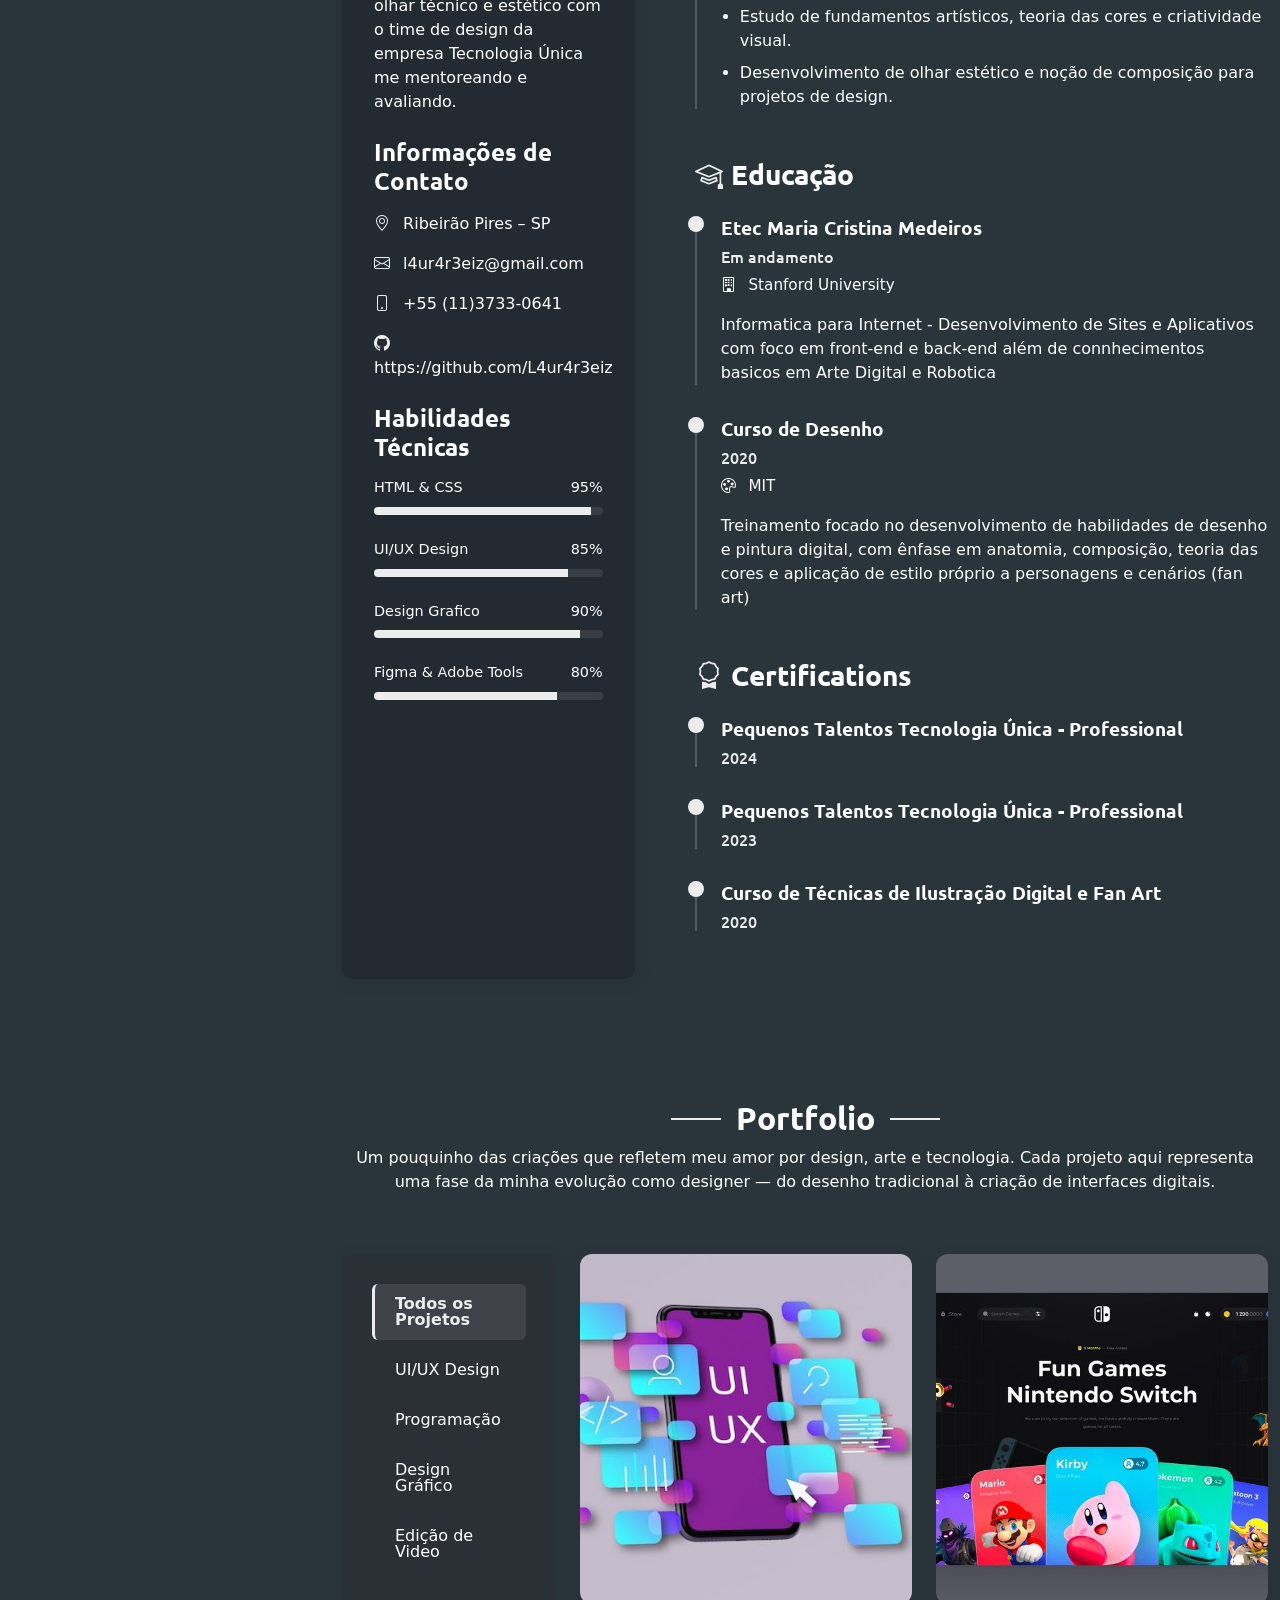
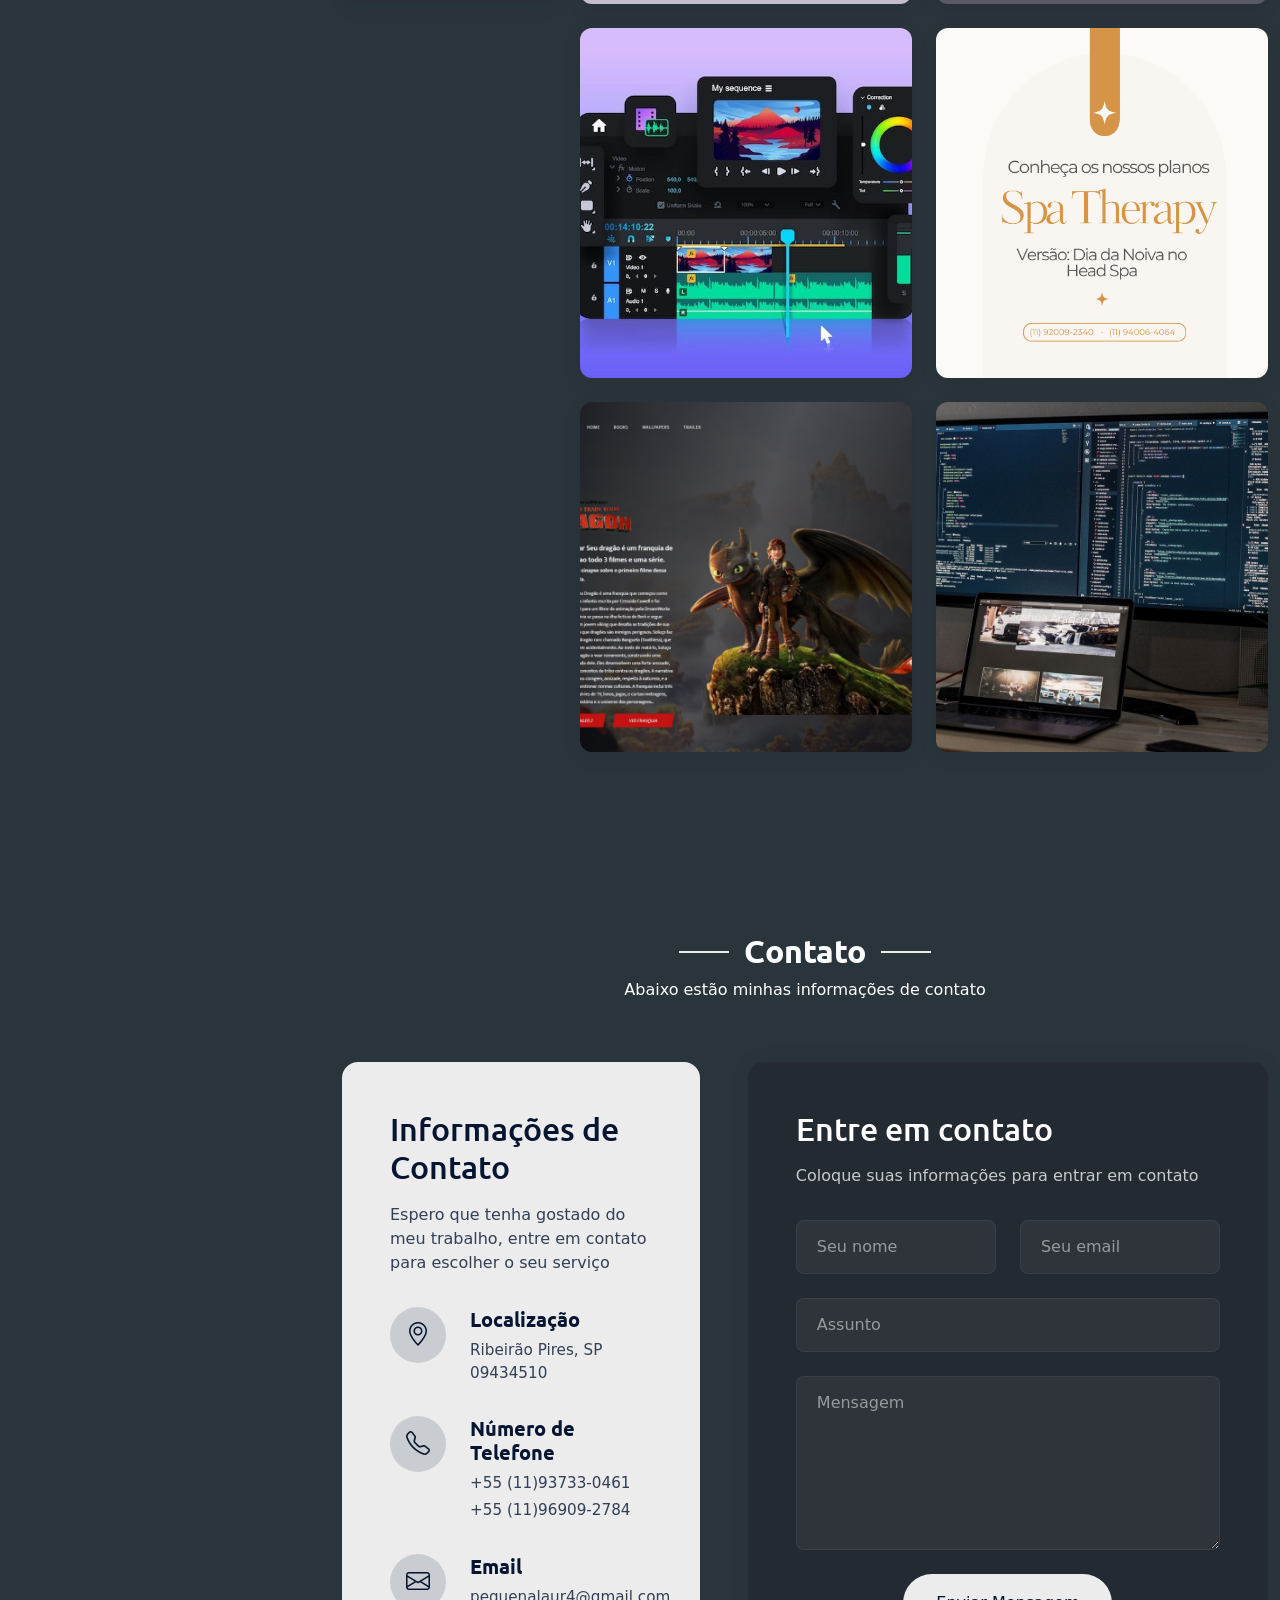
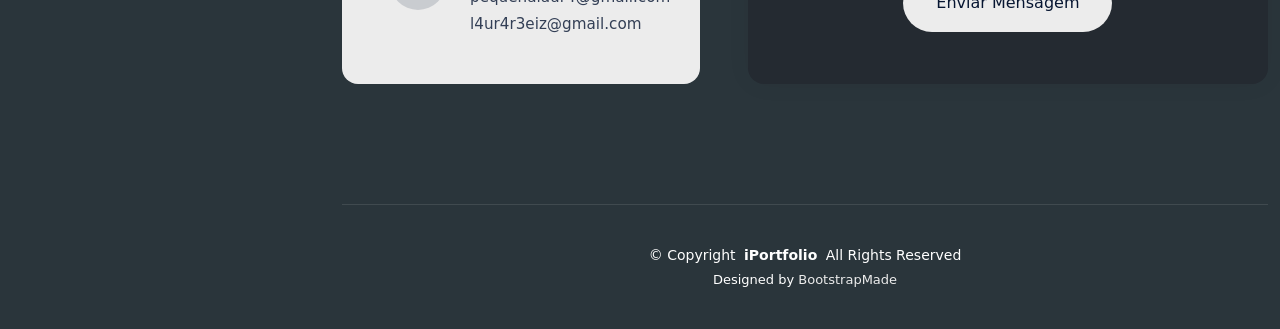
==== commit 3a9f7efa: "apaguei algumas sections que não ia usar" ====
--- a/index.html
+++ b/index.html
@@ -1,5 +1,5 @@
 <!DOCTYPE html>
-<html lang="en">
+<html lang="pt">
 
 <head>
   <meta charset="utf-8">
@@ -652,7 +652,7 @@
                   <li data-filter=".filter-photography">UI/UX Design</li>
                   <li data-filter=".filter-design">Programação</li>
                   <li data-filter=".filter-automotive">Design Gráfico</li>
-                  <li data-filter=".filter-nature">HTML e CSS</li>
+                  <li data-filter=".filter-nature">Edição de Video</li>
                 </ul>
               </div>
             </div>
@@ -696,7 +696,7 @@
                   </div>
                 </div><!-- End Portfolio Item -->
 
-                <div class="col-lg-6 col-md-6 portfolio-item isotope-item filter-automotive">
+                <div class="col-lg-6 col-md-6 portfolio-item isotope-item filter-nature">
                   <div class="portfolio-wrap">
                     <img src="assets/img/portfolio/projeto3.jpg" class="img-fluid" alt="Portfolio Image"
                       loading="lazy">
@@ -714,7 +714,7 @@
                   </div>
                 </div><!-- End Portfolio Item -->
 
-                <div class="col-lg-6 col-md-6 portfolio-item isotope-item filter-nature">
+                <div class="col-lg-6 col-md-6 portfolio-item isotope-item filter-automotive">
                   <div class="portfolio-wrap">
                     <img src="assets/img/portfolio/projeto4.png" class="img-fluid" alt="Portfolio Image"
                       loading="lazy">
@@ -732,7 +732,7 @@
                   </div>
                 </div><!-- End Portfolio Item -->
 
-                <div class="col-lg-6 col-md-6 portfolio-item isotope-item filter-nature">
+                <div class="col-lg-6 col-md-6 portfolio-item isotope-item filter-design">
                   <div class="portfolio-wrap">
                     <img src="assets/img/portfolio/projeto5.jpg" class="img-fluid" alt="Portfolio Image"
                       loading="lazy">
@@ -781,305 +781,15 @@
     <!-- Services Section -->
     <section id="services" class="services section">
 
+     
+       
+    <!-- Contact Section -->
+    <section id="contact" class="contact section">
+
       <!-- Section Title -->
       <div class="container section-title" data-aos="fade-up">
-        <h2>Services</h2>
-        <p>Necessitatibus eius consequatur ex aliquid fuga eum quidem sint consectetur velit</p>
-      </div><!-- End Section Title -->
-
-      <div class="container" data-aos="fade-up" data-aos-delay="100">
-
-        <div class="service-header">
-          <div class="row align-items-center">
-            <div class="col-lg-8 col-md-12">
-              <div class="service-intro">
-                <h2 class="service-heading">
-                  <div>Innovative business</div>
-                  <div><span>performance solutions</span></div>
-                </h2>
-              </div>
-            </div>
-            <div class="col-lg-4 col-md-12">
-              <div class="service-summary">
-                <p>
-                  We integrate forward-thinking strategies, creative approaches, and state-of-the-art technologies to
-                  deliver exceptional customer experiences that drive growth and engage target markets.
-                </p>
-                <a href="services.html" class="service-btn">
-                  View All Services
-                  <i class="bi bi-arrow-right"></i>
-                </a>
-              </div>
-            </div>
-          </div>
-        </div>
-
-        <div class="row justify-content-center">
-          <div class="col-lg-4 col-md-6" data-aos="fade-up" data-aos-delay="100">
-            <div class="service-card position-relative z-1">
-              <div class="service-icon">
-                <i class="bi bi-palette"></i>
-              </div>
-              <a href="service-details.html"
-                class="card-action d-flex align-items-center justify-content-center rounded-circle">
-                <i class="bi bi-arrow-up-right"></i>
-              </a>
-              <h3>
-                <a href="service-details.html">
-                  Creative <span>branding</span>
-                </a>
-              </h3>
-              <p>
-                Nulla facilisi. Maecenas eget magna neque. Suspendisse potenti. Curabitur eleifend nisi non magna
-                vulputate, vel condimentum libero tempus. Proin consectetur feugiat diam.
-              </p>
-            </div>
-          </div>
-          <div class="col-lg-4 col-md-6" data-aos="fade-up" data-aos-delay="200">
-            <div class="service-card position-relative z-1">
-              <div class="service-icon">
-                <i class="bi bi-gem"></i>
-              </div>
-              <a href="service-details.html"
-                class="card-action d-flex align-items-center justify-content-center rounded-circle">
-                <i class="bi bi-arrow-up-right"></i>
-              </a>
-              <h3>
-                <a href="service-details.html">
-                  Design <span>systems</span>
-                </a>
-              </h3>
-              <p>
-                Praesent euismod varius tellus, vel bibendum nunc interdum at. Donec vehicula diam vel metus venenatis
-                convallis. Aliquam erat volutpat. Etiam viverra magna sit amet.
-              </p>
-            </div>
-          </div>
-          <div class="col-lg-4 col-md-6" data-aos="fade-up" data-aos-delay="300">
-            <div class="service-card position-relative z-1">
-              <div class="service-icon">
-                <i class="bi bi-megaphone"></i>
-              </div>
-              <a href="service-details.html"
-                class="card-action d-flex align-items-center justify-content-center rounded-circle">
-                <i class="bi bi-arrow-up-right"></i>
-              </a>
-              <h3>
-                <a href="service-details.html">
-                  Marketing <span>strategies</span>
-                </a>
-              </h3>
-              <p>
-                Vivamus tempor velit id magna dictum, sed fermentum nisi faucibus. Integer nec pretium sapien. Fusce
-                tincidunt ligula et purus consequat, ac pellentesque nulla eleifend.
-              </p>
-            </div>
-          </div>
-          <div class="col-lg-4 col-md-6" data-aos="fade-up" data-aos-delay="100">
-            <div class="service-card position-relative z-1">
-              <div class="service-icon">
-                <i class="bi bi-code-slash"></i>
-              </div>
-              <a href="service-details.html"
-                class="card-action d-flex align-items-center justify-content-center rounded-circle">
-                <i class="bi bi-arrow-up-right"></i>
-              </a>
-              <h3>
-                <a href="service-details.html">
-                  Digital <span>platforms</span>
-                </a>
-              </h3>
-              <p>
-                Cras fermentum odio eu feugiat malesuada. Vestibulum ante ipsum primis in faucibus orci luctus et
-                accumsan cursus. Morbi placerat nulla vel nunc viverra accumsan.
-              </p>
-            </div>
-          </div>
-          <div class="col-lg-4 col-md-6" data-aos="fade-up" data-aos-delay="200">
-            <div class="service-card position-relative z-1">
-              <div class="service-icon">
-                <i class="bi bi-graph-up"></i>
-              </div>
-              <a href="service-details.html"
-                class="card-action d-flex align-items-center justify-content-center rounded-circle">
-                <i class="bi bi-arrow-up-right"></i>
-              </a>
-              <h3>
-                <a href="service-details.html">
-                  Growth <span>acceleration</span>
-                </a>
-              </h3>
-              <p>
-                Aenean vel augue vel nisi bibendum posuere. Phasellus in lacus quis urna sodales dignissim. Duis aliquam
-                libero eget risus facilisis. Quisque eget libero vel nisl fringilla.
-              </p>
-            </div>
-          </div>
-          <div class="col-lg-4 col-md-6" data-aos="fade-up" data-aos-delay="300">
-            <div class="service-card position-relative z-1">
-              <div class="service-icon">
-                <i class="bi bi-camera-video"></i>
-              </div>
-              <a href="service-details.html"
-                class="card-action d-flex align-items-center justify-content-center rounded-circle">
-                <i class="bi bi-arrow-up-right"></i>
-              </a>
-              <h3>
-                <a href="service-details.html">
-                  Media <span>solutions</span>
-                </a>
-              </h3>
-              <p>
-                Etiam efficitur lacus in diam finibus, nec ultrices est sagittis. Maecenas elementum magna sed risus
-                faucibus, nec commodo purus facilisis. Vestibulum accumsan magna.
-              </p>
-            </div>
-          </div>
-        </div>
-
-      </div>
-
-    </section><!-- /Services Section -->
-
-    <!-- Testimonials Section -->
-    <section id="testimonials" class="testimonials section light-background">
-
-      <!-- Section Title -->
-      <div class="container section-title" data-aos="fade-up">
-        <h2>Testimonials</h2>
-        <p>Necessitatibus eius consequatur ex aliquid fuga eum quidem sint consectetur velit</p>
-      </div><!-- End Section Title -->
-
-      <div class="container">
-
-        <div class="testimonial-masonry">
-
-          <div class="testimonial-item" data-aos="fade-up">
-            <div class="testimonial-content">
-              <div class="quote-pattern">
-                <i class="bi bi-quote"></i>
-              </div>
-              <p>Implementing innovative strategies has revolutionized our approach to market challenges and competitive
-                positioning.</p>
-              <div class="client-info">
-                <div class="client-image">
-                  <img src="assets/img/person/person-f-7.webp" alt="Client">
-                </div>
-                <div class="client-details">
-                  <h3>Rachel Bennett</h3>
-                  <span class="position">Strategy Director</span>
-                </div>
-              </div>
-            </div>
-          </div>
-
-          <div class="testimonial-item highlight" data-aos="fade-up" data-aos-delay="100">
-            <div class="testimonial-content">
-              <div class="quote-pattern">
-                <i class="bi bi-quote"></i>
-              </div>
-              <p>Exceptional service delivery and innovative solutions have transformed our business operations, leading
-                to remarkable growth and enhanced customer satisfaction across all touchpoints.</p>
-              <div class="client-info">
-                <div class="client-image">
-                  <img src="assets/img/person/person-m-7.webp" alt="Client">
-                </div>
-                <div class="client-details">
-                  <h3>Daniel Morgan</h3>
-                  <span class="position">Chief Innovation Officer</span>
-                </div>
-              </div>
-            </div>
-          </div>
-
-          <div class="testimonial-item" data-aos="fade-up" data-aos-delay="200">
-            <div class="testimonial-content">
-              <div class="quote-pattern">
-                <i class="bi bi-quote"></i>
-              </div>
-              <p>Strategic partnership has enabled seamless digital transformation and operational excellence.</p>
-              <div class="client-info">
-                <div class="client-image">
-                  <img src="assets/img/person/person-f-8.webp" alt="Client">
-                </div>
-                <div class="client-details">
-                  <h3>Emma Thompson</h3>
-                  <span class="position">Digital Lead</span>
-                </div>
-              </div>
-            </div>
-          </div>
-
-          <div class="testimonial-item" data-aos="fade-up" data-aos-delay="300">
-            <div class="testimonial-content">
-              <div class="quote-pattern">
-                <i class="bi bi-quote"></i>
-              </div>
-              <p>Professional expertise and dedication have significantly improved our project delivery timelines and
-                quality metrics.</p>
-              <div class="client-info">
-                <div class="client-image">
-                  <img src="assets/img/person/person-m-8.webp" alt="Client">
-                </div>
-                <div class="client-details">
-                  <h3>Christopher Lee</h3>
-                  <span class="position">Technical Director</span>
-                </div>
-              </div>
-            </div>
-          </div>
-
-          <div class="testimonial-item highlight" data-aos="fade-up" data-aos-delay="400">
-            <div class="testimonial-content">
-              <div class="quote-pattern">
-                <i class="bi bi-quote"></i>
-              </div>
-              <p>Collaborative approach and industry expertise have revolutionized our product development cycle,
-                resulting in faster time-to-market and increased customer engagement levels.</p>
-              <div class="client-info">
-                <div class="client-image">
-                  <img src="assets/img/person/person-f-9.webp" alt="Client">
-                </div>
-                <div class="client-details">
-                  <h3>Olivia Carter</h3>
-                  <span class="position">Product Manager</span>
-                </div>
-              </div>
-            </div>
-          </div>
-
-          <div class="testimonial-item" data-aos="fade-up" data-aos-delay="500">
-            <div class="testimonial-content">
-              <div class="quote-pattern">
-                <i class="bi bi-quote"></i>
-              </div>
-              <p>Innovative approach to user experience design has significantly enhanced our platform's engagement
-                metrics and customer retention rates.</p>
-              <div class="client-info">
-                <div class="client-image">
-                  <img src="assets/img/person/person-m-13.webp" alt="Client">
-                </div>
-                <div class="client-details">
-                  <h3>Nathan Brooks</h3>
-                  <span class="position">UX Director</span>
-                </div>
-              </div>
-            </div>
-          </div>
-
-        </div>
-
-      </div>
-
-    </section><!-- /Testimonials Section -->
-
-    <!-- Contact Section -->
-    <section id="contact" class="contact section">
-
-      <!-- Section Title -->
-      <div class="container section-title" data-aos="fade-up">
-        <h2>Contact</h2>
-        <p>Necessitatibus eius consequatur ex aliquid fuga eum quidem sint consectetur velit</p>
+        <h2>Contato</h2>
+        <p>Abaixo estão minhas informações de contato</p>
       </div><!-- End Section Title -->
 
       <div class="container">
@@ -1087,8 +797,8 @@
         <div class="row g-4 g-lg-5">
           <div class="col-lg-5">
             <div class="info-box">
-              <h3>Contact Info</h3>
-              <p>Praesent sapien massa, convallis a pellentesque nec, egestas non nisi. Vestibulum ante ipsum primis.
+              <h3>Informações de Contato</h3>
+              <p> Espero que tenha gostado do meu trabalho, entre em contato para escolher o seu serviço
               </p>
 
               <div class="info-item">
@@ -1096,9 +806,8 @@
                   <i class="bi bi-geo-alt"></i>
                 </div>
                 <div class="content">
-                  <h4>Our Location</h4>
-                  <p>A108 Adam Street</p>
-                  <p>New York, NY 535022</p>
+                  <h4>Localização</h4>
+                  <p>Ribeirão Pires, SP  09434510</p>
                 </div>
               </div>
 
@@ -1107,9 +816,9 @@
                   <i class="bi bi-telephone"></i>
                 </div>
                 <div class="content">
-                  <h4>Phone Number</h4>
-                  <p>+1 5589 55488 55</p>
-                  <p>+1 6678 254445 41</p>
+                  <h4>Número de Telefone</h4>
+                  <p>+55 (11)93733-0461</p>
+                  <p>+55 (11)96909-2784</p>
                 </div>
               </div>
 
@@ -1118,9 +827,9 @@
                   <i class="bi bi-envelope"></i>
                 </div>
                 <div class="content">
-                  <h4>Email Address</h4>
-                  <p>info@example.com</p>
-                  <p>contact@example.com</p>
+                  <h4>Email </h4>
+                  <p>pequenalaur4@gmail.com</p>
+                  <p>l4ur4r3eiz@gmail.com</p>
                 </div>
               </div>
             </div>
@@ -1128,27 +837,27 @@
 
           <div class="col-lg-7">
             <div class="contact-form">
-              <h3>Get In Touch</h3>
-              <p>Praesent sapien massa, convallis a pellentesque nec, egestas non nisi. Vestibulum ante ipsum primis.
+              <h3>Entre em contato</h3>
+              <p>Coloque suas informações para entrar em contato
               </p>
 
               <form action="forms/contact.php" method="post" class="php-email-form">
                 <div class="row gy-4">
 
                   <div class="col-md-6">
-                    <input type="text" name="name" class="form-control" placeholder="Your Name" required="">
+                    <input type="text" name="name" class="form-control" placeholder="Seu nome" required="">
                   </div>
 
                   <div class="col-md-6 ">
-                    <input type="email" class="form-control" name="email" placeholder="Your Email" required="">
+                    <input type="email" class="form-control" name="email" placeholder="Seu email" required="">
                   </div>
 
                   <div class="col-12">
-                    <input type="text" class="form-control" name="subject" placeholder="Subject" required="">
+                    <input type="text" class="form-control" name="subject" placeholder="Assunto" required="">
                   </div>
 
                   <div class="col-12">
-                    <textarea class="form-control" name="message" rows="6" placeholder="Message" required=""></textarea>
+                    <textarea class="form-control" name="message" rows="6" placeholder="Mensagem" required=""></textarea>
                   </div>
 
                   <div class="col-12 text-center">
@@ -1156,7 +865,7 @@
                     <div class="error-message"></div>
                     <div class="sent-message">Your message has been sent. Thank you!</div>
 
-                    <button type="submit" class="btn">Send Message</button>
+                    <button type="submit" class="btn">Enviar Mensagem</button>
                   </div>
 
                 </div>
--- a/assets/css/main.css
+++ b/assets/css/main.css
@@ -0,0 +1,2546 @@
+/**
+* Template Name: SnapFolio
+* Template URL: https://bootstrapmade.com/snapfolio-bootstrap-portfolio-template/
+* Updated: Jul 21 2025 with Bootstrap v5.3.7
+* Author: BootstrapMade.com
+* License: https://bootstrapmade.com/license/
+*/
+
+/*--------------------------------------------------------------
+# Font & Color Variables
+# Help: https://bootstrapmade.com/color-system/
+--------------------------------------------------------------*/
+/* Fonts */
+:root {
+  --default-font: "Roboto",  system-ui, -apple-system, "Segoe UI", Roboto, "Helvetica Neue", Arial, "Noto Sans", "Liberation Sans", sans-serif, "Apple Color Emoji", "Segoe UI Emoji", "Segoe UI Symbol", "Noto Color Emoji";
+  --heading-font: "Ubuntu",  sans-serif;
+  --nav-font: "Nunito",  sans-serif;
+}
+
+/* Global Colors - The following color variables are used throughout the website. Updating them here will change the color scheme of the entire website */
+:root { 
+  --background-color: #2a353b; /* Background color for the entire website, including individual sections */
+  --default-color: #ffffff; /* Default color used for the majority of the text content across the entire website */
+  --heading-color: #ffffff; /* Color for headings, subheadings and title throughout the website */
+  --accent-color: #ececec; /* Accent color that represents your brand on the website. It's used for buttons, links, and other elements that need to stand out */
+  --surface-color: #242a31; /* The surface color is used as a background of boxed elements within sections, such as cards, icon boxes, or other elements that require a visual separation from the global background. */
+  --contrast-color: #061531; /* Contrast color for text, ensuring readability against backgrounds of accent, heading, or default colors. */
+}
+
+/* Nav Menu Colors - The following color variables are used specifically for the navigation menu. They are separate from the global colors to allow for more customization options */
+:root {
+  --nav-color: rgba(236, 236, 236, 0.59);  /* The default color of the main navmenu links */
+  --nav-hover-color: #ffffff; /* Applied to main navmenu links when they are hovered over or active */
+  --nav-mobile-background-color: #393939; /* Used as the background color for mobile navigation menu */
+  --nav-dropdown-background-color: #393939; /* Used as the background color for dropdown items that appear when hovering over primary navigation items */
+  --nav-dropdown-color: #ffffff; /* Used for navigation links of the dropdown items in the navigation menu. */
+  --nav-dropdown-hover-color: #ececec; /* Similar to --nav-hover-color, this color is applied to dropdown navigation links when they are hovered over. */
+}
+
+/* Color Presets - These classes override global colors when applied to any section or element, providing reuse of the sam color scheme. */
+
+.light-background {
+  --background-color: #2c2c2c;
+  --surface-color: #323232;
+}
+
+.dark-background {
+  --background-color: #040b14;
+  --default-color: #ffffff;
+  --heading-color: #ffffff;
+  --surface-color: #151f2b;
+  --contrast-color: #ffffff;
+}
+
+/* Smooth scroll */
+:root {
+  scroll-behavior: smooth;
+}
+
+/*--------------------------------------------------------------
+# General Styling & Shared Classes
+--------------------------------------------------------------*/
+body {
+  color: var(--default-color);
+  background-color: var(--background-color);
+  font-family: var(--default-font);
+}
+
+a {
+  color: var(--accent-color);
+  text-decoration: none;
+  transition: 0.3s;
+}
+
+a:hover {
+  color: color-mix(in srgb, var(--accent-color), transparent 25%);
+  text-decoration: none;
+}
+
+h1,
+h2,
+h3,
+h4,
+h5,
+h6 {
+  color: var(--heading-color);
+  font-family: var(--heading-font);
+}
+
+/* PHP Email Form Messages
+------------------------------*/
+.php-email-form .error-message {
+  display: none;
+  background: #df1529;
+  color: #ffffff;
+  text-align: left;
+  padding: 15px;
+  margin-bottom: 24px;
+  font-weight: 600;
+}
+
+.php-email-form .sent-message {
+  display: none;
+  color: #ffffff;
+  background: #059652;
+  text-align: center;
+  padding: 15px;
+  margin-bottom: 24px;
+  font-weight: 600;
+}
+
+.php-email-form .loading {
+  display: none;
+  background: var(--surface-color);
+  text-align: center;
+  padding: 15px;
+  margin-bottom: 24px;
+}
+
+.php-email-form .loading:before {
+  content: "";
+  display: inline-block;
+  border-radius: 50%;
+  width: 24px;
+  height: 24px;
+  margin: 0 10px -6px 0;
+  border: 3px solid var(--accent-color);
+  border-top-color: var(--surface-color);
+  animation: php-email-form-loading 1s linear infinite;
+}
+
+@keyframes php-email-form-loading {
+  0% {
+    transform: rotate(0deg);
+  }
+
+  100% {
+    transform: rotate(360deg);
+  }
+}
+
+/*--------------------------------------------------------------
+# Global Header
+--------------------------------------------------------------*/
+.header {
+  --background-color: #1b1b1b;
+  --contrast-color: #444444;
+  color: var(--default-color);
+  position: fixed;
+  top: 0;
+  left: 0;
+  bottom: 0;
+  padding: 0 15px;
+  width: 300px;
+  transition: all ease-in-out 0.3s;
+  overflow-y: auto;
+  z-index: 997;
+}
+
+.header .header-container {
+  border-radius: 20px;
+  padding: 15px;
+  background-color: var(--background-color);
+  border: 1px solid color-mix(in srgb, var(--default-color), transparent 80%);
+}
+
+.header .social-links {
+  margin: 0 0 10px 0;
+}
+
+.header .social-links a {
+  font-size: 16px;
+  display: inline-flex;
+  align-items: center;
+  justify-content: center;
+  background: color-mix(in srgb, var(--default-color), transparent 90%);
+  color: var(--default-color);
+  margin: 0 2px;
+  border-radius: 50%;
+  text-align: center;
+  width: 40px;
+  height: 40px;
+  transition: 0.3s;
+}
+
+.header .social-links a:hover {
+  color: var(--contrast-color);
+  background: var(--accent-color);
+}
+
+@media (min-width: 1200px) {
+
+  .header~main,
+  .header~#footer {
+    margin-left: 330px;
+  }
+}
+
+@media (max-width: 1199px) {
+  .header {
+    left: -100%;
+  }
+}
+
+.header.header-show {
+  left: 0;
+}
+
+.header .header-toggle {
+  color: var(--contrast-color);
+  background-color: var(--accent-color);
+  font-size: 22px;
+  display: flex;
+  align-items: center;
+  justify-content: center;
+  width: 40px;
+  height: 40px;
+  border-radius: 50%;
+  cursor: pointer;
+  position: fixed;
+  top: 15px;
+  right: 15px;
+  z-index: 9999;
+  transition: background-color 0.3s;
+}
+
+.header .header-toggle:hover {
+  color: var(--contrast-color);
+  background-color: color-mix(in srgb, var(--accent-color) 90%, white 15%);
+}
+
+/*--------------------------------------------------------------
+# Navigation Menu
+--------------------------------------------------------------*/
+.mobile-nav-toggle {
+  display: none;
+}
+
+.navmenu {
+  padding: 0;
+  z-index: 9997;
+  width: 100%;
+}
+
+.navmenu ul {
+  list-style: none;
+  padding: 0 0 20px 0;
+  margin: 0;
+}
+
+.navmenu a,
+.navmenu a:focus {
+  color: var(--nav-color);
+  padding: 15px 10px;
+  font-family: var(--nav-font);
+  font-size: 16px;
+  font-weight: 400;
+  display: flex;
+  align-items: center;
+  white-space: nowrap;
+  transition: 0.3s;
+  width: 100%;
+}
+
+.navmenu a .navicon,
+.navmenu a:focus .navicon {
+  font-size: 20px;
+  margin-right: 10px;
+}
+
+.navmenu a .toggle-dropdown,
+.navmenu a:focus .toggle-dropdown {
+  font-size: 12px;
+  line-height: 0;
+  margin-left: auto;
+  width: 30px;
+  height: 30px;
+  display: flex;
+  align-items: center;
+  justify-content: center;
+  border-radius: 50%;
+  transition: 0.3s;
+  flex-shrink: 0;
+  background-color: color-mix(in srgb, var(--accent-color), transparent 90%);
+}
+
+.navmenu a .toggle-dropdown:hover,
+.navmenu a:focus .toggle-dropdown:hover {
+  background-color: var(--accent-color);
+  color: var(--contrast-color);
+}
+
+.navmenu a:hover,
+.navmenu .active,
+.navmenu .active:focus {
+  color: var(--nav-hover-color);
+}
+
+.navmenu a:hover .navicon,
+.navmenu .active .navicon,
+.navmenu .active:focus .navicon {
+  color: var(--accent-color);
+}
+
+.navmenu .active .toggle-dropdown,
+.navmenu .active:focus .toggle-dropdown {
+  background-color: var(--accent-color);
+  color: var(--contrast-color);
+  transform: rotate(180deg);
+}
+
+.navmenu .dropdown {
+  display: block;
+}
+
+.navmenu .dropdown a,
+.navmenu .dropdown a:focus {
+  color: --nav-dropdown-color;
+}
+
+.navmenu .dropdown a:hover,
+.navmenu .dropdown .active,
+.navmenu .dropdown .active:focus {
+  color: var(--nav-dropdown-hover-color);
+}
+
+.navmenu .dropdown ul {
+  position: static;
+  display: none;
+  z-index: 99;
+  padding: 5px 10px;
+  margin: 5px 10px;
+  background-color: var(--nav-dropdown-background-color);
+  border: 1px solid color-mix(in srgb, var(--default-color), transparent 90%);
+  box-shadow: none;
+  transition: all 0.5s ease-in-out;
+}
+
+.navmenu .dropdown ul ul {
+  background-color: rgba(33, 37, 41, 0.1);
+}
+
+.navmenu .dropdown>.dropdown-active {
+  display: block;
+  background-color: rgba(33, 37, 41, 0.03);
+}
+
+/*--------------------------------------------------------------
+# Global Footer
+--------------------------------------------------------------*/
+.footer {
+  color: var(--default-color);
+  background-color: var(--background-color);
+  font-size: 14px;
+  padding: 0 0 40px 0;
+  position: relative;
+}
+
+.footer .copyright {
+  padding-top: 40px;
+  border-top: 1px solid color-mix(in srgb, var(--default-color), transparent 90%);
+}
+
+.footer .copyright p {
+  margin-bottom: 0;
+}
+
+.footer .credits {
+  margin-top: 4px;
+  font-size: 13px;
+  text-align: center;
+}
+
+/*--------------------------------------------------------------
+# Preloader
+--------------------------------------------------------------*/
+#preloader {
+  position: fixed;
+  inset: 0;
+  z-index: 999999;
+  overflow: hidden;
+  background: var(--background-color);
+  transition: all 0.6s ease-out;
+}
+
+#preloader:before {
+  content: "";
+  position: fixed;
+  top: calc(50% - 30px);
+  left: calc(50% - 30px);
+  border: 6px solid #ffffff;
+  border-color: var(--accent-color) transparent var(--accent-color) transparent;
+  border-radius: 50%;
+  width: 60px;
+  height: 60px;
+  animation: animate-preloader 1.5s linear infinite;
+}
+
+@keyframes animate-preloader {
+  0% {
+    transform: rotate(0deg);
+  }
+
+  100% {
+    transform: rotate(360deg);
+  }
+}
+
+/*--------------------------------------------------------------
+# Scroll Top Button
+--------------------------------------------------------------*/
+.scroll-top {
+  position: fixed;
+  visibility: hidden;
+  opacity: 0;
+  right: 15px;
+  bottom: -15px;
+  z-index: 99999;
+  background-color: var(--accent-color);
+  width: 44px;
+  height: 44px;
+  border-radius: 50px;
+  transition: all 0.4s;
+}
+
+.scroll-top i {
+  font-size: 24px;
+  color: var(--contrast-color);
+  line-height: 0;
+}
+
+.scroll-top:hover {
+  background-color: color-mix(in srgb, var(--accent-color), transparent 20%);
+  color: var(--contrast-color);
+}
+
+.scroll-top.active {
+  visibility: visible;
+  opacity: 1;
+  bottom: 15px;
+}
+
+/*--------------------------------------------------------------
+# Disable aos animation delay on mobile devices
+--------------------------------------------------------------*/
+@media screen and (max-width: 768px) {
+  [data-aos-delay] {
+    transition-delay: 0 !important;
+  }
+}
+
+/*--------------------------------------------------------------
+# Global Page Titles & Breadcrumbs
+--------------------------------------------------------------*/
+.page-title {
+  color: var(--default-color);
+  padding: 25px 0 0 0;
+  position: relative;
+}
+
+.page-title .container {
+  border-bottom: 1px solid color-mix(in srgb, var(--default-color), transparent 90%);
+  padding-bottom: 25px;
+}
+
+.page-title h1 {
+  font-size: 24px;
+  font-weight: 700;
+}
+
+.page-title .breadcrumbs ol {
+  display: flex;
+  flex-wrap: wrap;
+  list-style: none;
+  padding: 0;
+  margin: 0;
+  font-size: 14px;
+  font-weight: 400;
+}
+
+.page-title .breadcrumbs ol li+li {
+  padding-left: 10px;
+}
+
+.page-title .breadcrumbs ol li+li::before {
+  content: "/";
+  display: inline-block;
+  padding-right: 10px;
+  color: color-mix(in srgb, var(--default-color), transparent 70%);
+}
+
+/*--------------------------------------------------------------
+# Global Sections
+--------------------------------------------------------------*/
+section,
+.section {
+  color: var(--default-color);
+  background-color: var(--background-color);
+  padding: 60px 0;
+  overflow: clip;
+}
+
+/*--------------------------------------------------------------
+# Global Section Titles
+--------------------------------------------------------------*/
+.section-title {
+  text-align: center;
+  padding-bottom: 60px;
+  position: relative;
+}
+
+.section-title h2 {
+  font-size: 32px;
+  font-weight: 700;
+  position: relative;
+}
+
+.section-title h2:before,
+.section-title h2:after {
+  content: "";
+  width: 50px;
+  height: 2px;
+  background: var(--accent-color);
+  display: inline-block;
+}
+
+.section-title h2:before {
+  margin: 0 15px 10px 0;
+}
+
+.section-title h2:after {
+  margin: 0 0 10px 15px;
+}
+
+.section-title p {
+  margin-bottom: 0;
+}
+
+/*--------------------------------------------------------------
+# Hero Section
+--------------------------------------------------------------*/
+.hero {
+  min-height: 100vh;
+  position: relative;
+  overflow: hidden;
+  display: flex;
+  align-items: center;
+}
+
+.hero .background-elements {
+  position: absolute;
+  top: 0;
+  left: 0;
+  width: 100%;
+  height: 100%;
+  z-index: 1;
+  overflow: hidden;
+}
+
+.hero .background-elements .bg-circle {
+  position: absolute;
+  border-radius: 50%;
+  background: linear-gradient(45deg, color-mix(in srgb, var(--accent-color), transparent 90%), color-mix(in srgb, var(--accent-color), transparent 95%));
+  animation: float 6s ease-in-out infinite;
+}
+
+.hero .background-elements .bg-circle.circle-1 {
+  width: 300px;
+  height: 300px;
+  top: 10%;
+  right: 10%;
+  animation-delay: 0s;
+}
+
+.hero .background-elements .bg-circle.circle-2 {
+  width: 200px;
+  height: 200px;
+  bottom: 20%;
+  left: 5%;
+  animation-delay: 2s;
+}
+
+.hero .hero-content {
+  position: relative;
+  width: 100%;
+  z-index: 2;
+}
+
+.hero .container {
+  position: relative;
+  z-index: 3;
+}
+
+.hero .hero-text h1 {
+  font-size: 72px;
+  font-weight: 800;
+  line-height: 1.1;
+  margin-bottom: 15px;
+  color: var(--heading-color);
+}
+
+.hero .hero-text h1 .accent-text {
+  color: var(--accent-color);
+  position: relative;
+}
+
+.hero .hero-text h1 .accent-text::after {
+  content: "";
+  position: absolute;
+  bottom: -5px;
+  left: 0;
+  width: 100%;
+  height: 3px;
+  background: linear-gradient(90deg, var(--accent-color), color-mix(in srgb, var(--accent-color), transparent 50%));
+}
+
+.hero .hero-text h2 {
+  font-size: 32px;
+  font-weight: 600;
+  color: var(--heading-color);
+  margin-bottom: 10px;
+}
+
+.hero .hero-text .lead {
+  font-size: 24px;
+  margin-bottom: 20px;
+  color: var(--default-color);
+}
+
+.hero .hero-text .lead span {
+  color: var(--accent-color);
+  font-weight: 600;
+  border-bottom: 2px solid var(--accent-color);
+  padding-bottom: 2px;
+}
+
+.hero .hero-text .description {
+  font-size: 18px;
+  line-height: 1.6;
+  color: color-mix(in srgb, var(--default-color), transparent 20%);
+  margin-bottom: 40px;
+  max-width: 500px;
+}
+
+.hero .hero-actions {
+  display: flex;
+  gap: 20px;
+  margin-bottom: 40px;
+  flex-wrap: wrap;
+}
+
+.hero .hero-actions .btn {
+  padding: 14px 30px;
+  font-size: 16px;
+  font-weight: 600;
+  border-radius: 50px;
+  text-decoration: none;
+  transition: all 0.3s ease;
+  border: 2px solid;
+}
+
+.hero .hero-actions .btn.btn-primary {
+  background-color: var(--accent-color);
+  color: var(--contrast-color);
+  border-color: var(--accent-color);
+}
+
+.hero .hero-actions .btn.btn-primary:hover {
+  background-color: color-mix(in srgb, var(--accent-color), black 10%);
+  transform: translateY(-2px);
+  box-shadow: 0 8px 25px color-mix(in srgb, var(--accent-color), transparent 70%);
+}
+
+.hero .hero-actions .btn.btn-outline {
+  background-color: transparent;
+  color: var(--accent-color);
+  border-color: var(--accent-color);
+}
+
+.hero .hero-actions .btn.btn-outline:hover {
+  background-color: var(--accent-color);
+  color: var(--contrast-color);
+  transform: translateY(-2px);
+}
+
+.hero .social-links {
+  display: flex;
+  gap: 20px;
+}
+
+.hero .social-links a {
+  width: 50px;
+  height: 50px;
+  display: flex;
+  align-items: center;
+  justify-content: center;
+  background-color: var(--surface-color);
+  color: color-mix(in srgb, var(--default-color), transparent 40%);
+  border-radius: 50%;
+  font-size: 20px;
+  transition: all 0.3s ease;
+}
+
+.hero .social-links a:hover {
+  color: var(--contrast-color);
+  background-color: var(--accent-color);
+  transform: translateY(-3px);
+  box-shadow: 0 8px 25px color-mix(in srgb, var(--accent-color), transparent 70%);
+}
+
+.hero .hero-visual {
+  display: flex;
+  justify-content: center;
+  align-items: center;
+  height: 100%;
+}
+
+.hero .hero-visual .profile-container {
+  position: relative;
+  width: 400px;
+  height: 400px;
+}
+
+.hero .hero-visual .profile-container .profile-background {
+  position: absolute;
+  top: 15px;
+  left: 15px;
+  width: 100%;
+  height: 100%;
+  background: color-mix(in srgb, var(--accent-color), transparent 90%);
+  border-radius: 30px;
+  z-index: 1;
+}
+
+.hero .hero-visual .profile-container .profile-image {
+  position: relative;
+  width: 100%;
+  height: 100%;
+  object-fit: cover;
+  border-radius: 30px;
+  z-index: 2;
+}
+
+@keyframes float {
+
+  0%,
+  100% {
+    transform: translateY(0px);
+  }
+
+  50% {
+    transform: translateY(-20px);
+  }
+}
+
+@keyframes floatIcon {
+
+  0%,
+  100% {
+    transform: translateY(0px) rotate(0deg);
+  }
+
+  50% {
+    transform: translateY(-10px) rotate(5deg);
+  }
+}
+
+@media (max-width: 992px) {
+  .hero .hero-text {
+    text-align: center;
+    margin-bottom: 50px;
+  }
+
+  .hero .hero-text h1 {
+    font-size: 56px;
+  }
+
+  .hero .hero-text h2 {
+    font-size: 28px;
+  }
+
+  .hero .hero-text .lead {
+    font-size: 20px;
+  }
+
+  .hero .hero-visual .profile-container {
+    width: 350px;
+    height: 350px;
+  }
+}
+
+@media (max-width: 768px) {
+  .hero .hero-text h1 {
+    font-size: 42px;
+  }
+
+  .hero .hero-text h2 {
+    font-size: 24px;
+  }
+
+  .hero .hero-text .lead {
+    font-size: 18px;
+  }
+
+  .hero .hero-text .description {
+    font-size: 16px;
+  }
+
+  .hero .hero-actions {
+    justify-content: center;
+  }
+
+  .hero .hero-actions .btn {
+    padding: 12px 25px;
+    font-size: 14px;
+  }
+
+  .hero .hero-visual .profile-container {
+    width: 300px;
+    height: 300px;
+  }
+
+  .hero .background-elements .bg-circle.circle-1 {
+    width: 200px;
+    height: 200px;
+  }
+
+  .hero .background-elements .bg-circle.circle-2 {
+    width: 150px;
+    height: 150px;
+  }
+
+  .hero .background-elements .bg-circle.circle-3 {
+    width: 100px;
+    height: 100px;
+  }
+}
+
+/*--------------------------------------------------------------
+# About Section
+--------------------------------------------------------------*/
+.about .profile-card {
+  background: linear-gradient(135deg, var(--surface-color) 0%, color-mix(in srgb, var(--surface-color), var(--accent-color) 5%) 100%);
+  border-radius: 2rem;
+  padding: 2.5rem;
+  text-align: center;
+  box-shadow: 0 20px 40px rgba(0, 0, 0, 0.08);
+  border: 1px solid color-mix(in srgb, var(--accent-color), transparent 90%);
+  position: relative;
+  overflow: hidden;
+}
+
+.about .profile-card::before {
+  content: "";
+  position: absolute;
+  top: 0;
+  left: 0;
+  right: 0;
+  height: 4px;
+  background: linear-gradient(90deg, var(--accent-color), color-mix(in srgb, var(--accent-color), var(--heading-color) 30%));
+}
+
+@media (max-width: 991px) {
+  .about .profile-card {
+    margin-bottom: 3rem;
+  }
+}
+
+.about .profile-header {
+  position: relative;
+  margin-bottom: 2rem;
+}
+
+.about .profile-header .profile-image {
+  width: 160px;
+  height: 160px;
+  margin: 0 auto 1.5rem;
+  border-radius: 50%;
+  overflow: hidden;
+  border: 4px solid var(--accent-color);
+  box-shadow: 0 10px 30px rgba(0, 0, 0, 0.15);
+}
+
+.about .profile-header .profile-image img {
+  width: 100%;
+  height: 100%;
+  object-fit: cover;
+}
+
+.about .profile-header .profile-badge {
+  position: absolute;
+  bottom: 20px;
+  right: calc(50% - 65px);
+  width: 32px;
+  height: 32px;
+  background-color: var(--accent-color);
+  border-radius: 50%;
+  display: flex;
+  align-items: center;
+  justify-content: center;
+  border: 3px solid var(--surface-color);
+}
+
+.about .profile-header .profile-badge i {
+  color: var(--contrast-color);
+  font-size: 14px;
+}
+
+.about .profile-content h3 {
+  font-size: 1.5rem;
+  font-weight: 700;
+  margin-bottom: 0.5rem;
+  color: var(--heading-color);
+}
+
+.about .profile-content .profession {
+  color: var(--accent-color);
+  font-weight: 500;
+  margin-bottom: 2rem;
+}
+
+.about .contact-links {
+  display: flex;
+  flex-direction: column;
+  gap: 1rem;
+}
+
+.about .contact-links .contact-item {
+  display: flex;
+  align-items: center;
+  gap: 0.75rem;
+  padding: 0.75rem 1rem;
+  background-color: color-mix(in srgb, var(--surface-color), var(--background-color) 50%);
+  border-radius: 0.75rem;
+  text-decoration: none;
+  color: var(--default-color);
+  transition: all 0.3s;
+  border: 1px solid color-mix(in srgb, var(--default-color), transparent 90%);
+}
+
+.about .contact-links .contact-item:hover {
+  background-color: var(--accent-color);
+  color: var(--contrast-color);
+  transform: translateY(-2px);
+  box-shadow: 0 5px 20px color-mix(in srgb, var(--accent-color), transparent 70%);
+}
+
+.about .contact-links .contact-item i {
+  font-size: 1rem;
+  width: 18px;
+}
+
+.about .about-content {
+  padding-left: 3rem;
+}
+
+@media (max-width: 991px) {
+  .about .about-content {
+    padding-left: 0;
+  }
+}
+
+.about .about-content .section-header {
+  margin-bottom: 2rem;
+}
+
+.about .about-content .section-header .badge-text {
+  display: inline-block;
+  background: linear-gradient(135deg, var(--accent-color), color-mix(in srgb, var(--accent-color), var(--heading-color) 20%));
+  color: var(--contrast-color);
+  padding: 0.5rem 1.5rem;
+  border-radius: 2rem;
+  font-size: 0.875rem;
+  font-weight: 600;
+  letter-spacing: 0.5px;
+  margin-bottom: 1.5rem;
+}
+
+.about .about-content .section-header h2 {
+  font-size: 2.25rem;
+  font-weight: 700;
+  line-height: 1.3;
+  margin: 0;
+}
+
+@media (max-width: 768px) {
+  .about .about-content .section-header h2 {
+    font-size: 1.875rem;
+  }
+}
+
+.about .about-content .description {
+  margin-bottom: 2.5rem;
+}
+
+.about .about-content .description p {
+  font-size: 1.1rem;
+  line-height: 1.7;
+  color: color-mix(in srgb, var(--default-color), transparent 20%);
+  margin-bottom: 1.5rem;
+}
+
+.about .about-content .description p:last-child {
+  margin-bottom: 0;
+}
+
+.about .stats-grid {
+  display: grid;
+  grid-template-columns: repeat(3, 1fr);
+  gap: 2rem;
+  margin-bottom: 2.5rem;
+  padding: 2rem;
+  background-color: var(--surface-color);
+  border-radius: 1.5rem;
+  box-shadow: 0 10px 30px rgba(0, 0, 0, 0.05);
+}
+
+@media (max-width: 768px) {
+  .about .stats-grid {
+    grid-template-columns: 1fr;
+    gap: 1.5rem;
+    text-align: center;
+  }
+}
+
+.about .stats-grid .stat-item {
+  text-align: center;
+}
+
+.about .stats-grid .stat-item .stat-number {
+  font-size: 2rem;
+  font-weight: 700;
+  color: var(--accent-color);
+  display: block;
+  margin-bottom: 0.5rem;
+}
+
+.about .stats-grid .stat-item .stat-label {
+  font-size: 0.875rem;
+  color: color-mix(in srgb, var(--default-color), transparent 40%);
+  font-weight: 500;
+}
+
+.about .details-grid {
+  margin-bottom: 2.5rem;
+}
+
+.about .details-grid .detail-row {
+  display: grid;
+  grid-template-columns: 1fr 1fr;
+  gap: 2rem;
+  margin-bottom: 1.5rem;
+}
+
+@media (max-width: 768px) {
+  .about .details-grid .detail-row {
+    grid-template-columns: 1fr;
+    gap: 1rem;
+  }
+}
+
+.about .details-grid .detail-row:last-child {
+  margin-bottom: 0;
+}
+
+.about .details-grid .detail-item .detail-label {
+  display: block;
+  font-size: 0.875rem;
+  color: color-mix(in srgb, var(--default-color), transparent 50%);
+  margin-bottom: 0.5rem;
+  font-weight: 500;
+}
+
+.about .details-grid .detail-item .detail-value {
+  display: block;
+  font-weight: 600;
+  color: var(--heading-color);
+  font-size: 1rem;
+}
+
+.about .cta-section {
+  display: flex;
+  gap: 1rem;
+  flex-wrap: wrap;
+}
+
+.about .cta-section .btn {
+  padding: 0.875rem 2rem;
+  border-radius: 0.75rem;
+  font-weight: 600;
+  text-decoration: none;
+  transition: all 0.3s;
+  display: inline-flex;
+  align-items: center;
+  gap: 0.5rem;
+  border: 2px solid transparent;
+}
+
+.about .cta-section .btn.btn-primary {
+  background-color: var(--accent-color);
+  color: var(--contrast-color);
+}
+
+.about .cta-section .btn.btn-primary:hover {
+  background-color: color-mix(in srgb, var(--accent-color), black 15%);
+  transform: translateY(-2px);
+  box-shadow: 0 10px 30px color-mix(in srgb, var(--accent-color), transparent 60%);
+}
+
+.about .cta-section .btn.btn-outline {
+  background-color: transparent;
+  color: var(--default-color);
+  border-color: color-mix(in srgb, var(--default-color), transparent 70%);
+}
+
+.about .cta-section .btn.btn-outline:hover {
+  border-color: var(--accent-color);
+  transform: translateY(-2px);
+}
+
+/*--------------------------------------------------------------
+# Stats Section
+--------------------------------------------------------------*/
+.stats .stats-wrapper {
+  display: grid;
+  grid-template-columns: repeat(4, 1fr);
+  gap: 20px;
+}
+
+@media (max-width: 992px) {
+  .stats .stats-wrapper {
+    grid-template-columns: repeat(2, 1fr);
+  }
+}
+
+@media (max-width: 576px) {
+  .stats .stats-wrapper {
+    grid-template-columns: 1fr;
+  }
+}
+
+.stats .stats-item {
+  background: linear-gradient(135deg, color-mix(in srgb, var(--surface-color), transparent 5%), var(--surface-color));
+  border-radius: 15px;
+  padding: 40px 20px;
+  text-align: center;
+  position: relative;
+  transition: transform 0.3s ease, box-shadow 0.3s ease;
+  box-shadow: 0 10px 30px rgba(0, 0, 0, 0.05);
+  overflow: hidden;
+}
+
+.stats .stats-item:hover {
+  transform: translateY(-10px);
+  box-shadow: 0 15px 35px rgba(0, 0, 0, 0.1);
+}
+
+.stats .stats-item:hover .icon-wrapper {
+  transform: scale(1.1);
+}
+
+.stats .stats-item:nth-child(1) .icon-wrapper {
+  background-color: color-mix(in srgb, var(--accent-color), transparent 85%);
+}
+
+.stats .stats-item:nth-child(1) .icon-wrapper i {
+  color: color-mix(in srgb, var(--accent-color), transparent 10%);
+}
+
+.stats .stats-item:nth-child(2) .icon-wrapper {
+  background-color: color-mix(in srgb, #ff7e00, transparent 85%);
+}
+
+.stats .stats-item:nth-child(2) .icon-wrapper i {
+  color: color-mix(in srgb, #ff7e00, transparent 10%);
+}
+
+.stats .stats-item:nth-child(3) .icon-wrapper {
+  background-color: color-mix(in srgb, #00c875, transparent 85%);
+}
+
+.stats .stats-item:nth-child(3) .icon-wrapper i {
+  color: color-mix(in srgb, #00c875, transparent 10%);
+}
+
+.stats .stats-item:nth-child(4) .icon-wrapper {
+  background-color: color-mix(in srgb, #e83e8c, transparent 85%);
+}
+
+.stats .stats-item:nth-child(4) .icon-wrapper i {
+  color: color-mix(in srgb, #e83e8c, transparent 10%);
+}
+
+.stats .stats-item .icon-wrapper {
+  width: 80px;
+  height: 80px;
+  border-radius: 50%;
+  display: flex;
+  align-items: center;
+  justify-content: center;
+  margin: 0 auto 20px;
+  transition: transform 0.3s ease;
+}
+
+.stats .stats-item .icon-wrapper i {
+  font-size: 36px;
+}
+
+.stats .stats-item span {
+  display: block;
+  font-size: 48px;
+  font-weight: 700;
+  color: var(--heading-color);
+  margin-bottom: 10px;
+  line-height: 1;
+  font-family: var(--heading-font);
+}
+
+.stats .stats-item p {
+  color: var(--default-color);
+  font-size: 18px;
+  margin: 0;
+  font-weight: 500;
+  font-family: var(--heading-font);
+  opacity: 0.8;
+}
+
+/*--------------------------------------------------------------
+# Skills Section
+--------------------------------------------------------------*/
+.skills .skills-category {
+  background-color: var(--surface-color);
+  padding: 30px;
+  border-radius: 8px;
+  box-shadow: 0 0 20px rgba(0, 0, 0, 0.05);
+  height: 100%;
+  transition: transform 0.3s;
+}
+
+.skills .skills-category:hover {
+  transform: translateY(-5px);
+}
+
+.skills .skills-category h3 {
+  font-size: 24px;
+  margin-bottom: 25px;
+  position: relative;
+  padding-bottom: 15px;
+}
+
+.skills .skills-category h3:after {
+  content: "";
+  position: absolute;
+  bottom: 0;
+  left: 0;
+  width: 50px;
+  height: 2px;
+  background-color: var(--accent-color);
+}
+
+.skills .skill-item {
+  margin-bottom: 25px;
+}
+
+.skills .skill-item:last-child {
+  margin-bottom: 0;
+}
+
+.skills .skill-item h4 {
+  font-size: 16px;
+  margin-bottom: 8px;
+}
+
+.skills .skill-item .skill-percentage {
+  font-size: 14px;
+  color: color-mix(in srgb, var(--heading-color), transparent 30%);
+}
+
+.skills .skill-item .progress {
+  height: 8px;
+  background-color: color-mix(in srgb, var(--accent-color), transparent 90%);
+  border-radius: 20px;
+  overflow: hidden;
+  position: relative;
+}
+
+.skills .skill-item .progress .progress-bar {
+  background-color: var(--accent-color);
+  transition: width 1.5s ease-in-out;
+  width: 0;
+  height: 100%;
+  border-radius: 20px;
+}
+
+.skills .skill-item .skill-tooltip {
+  font-size: 14px;
+  color: color-mix(in srgb, var(--default-color), transparent 30%);
+  margin-top: 8px;
+  opacity: 0;
+  transform: translateY(-5px);
+  transition: all 0.3s;
+}
+
+.skills .skill-item:hover .skill-tooltip {
+  opacity: 1;
+  transform: translateY(0);
+}
+
+.skills .skill-box {
+  background-color: var(--surface-color);
+  padding: 25px 20px;
+  border-radius: 8px;
+  text-align: center;
+  transition: all 0.3s;
+  height: 100%;
+  position: relative;
+  overflow: hidden;
+  box-shadow: 0 0 15px rgba(0, 0, 0, 0.05);
+}
+
+.skills .skill-box:hover {
+  transform: translateY(-5px);
+}
+
+.skills .skill-box:hover i {
+  color: var(--accent-color);
+  transform: scale(1.1);
+}
+
+.skills .skill-box:hover .skill-tooltip {
+  opacity: 1;
+  transform: translateY(0);
+}
+
+.skills .skill-box i {
+  font-size: 36px;
+  color: color-mix(in srgb, var(--accent-color), transparent 20%);
+  margin-bottom: 15px;
+  display: inline-block;
+  transition: all 0.3s;
+}
+
+.skills .skill-box h4 {
+  font-size: 18px;
+  margin-bottom: 10px;
+}
+
+.skills .skill-box .skill-tooltip {
+  font-size: 14px;
+  color: color-mix(in srgb, var(--default-color), transparent 30%);
+  opacity: 0;
+  transform: translateY(5px);
+  transition: all 0.3s;
+}
+
+@media (max-width: 991.98px) {
+  .skills .skills-category {
+    margin-bottom: 30px;
+  }
+
+  .skills .skills-category:last-child {
+    margin-bottom: 0;
+  }
+}
+
+@media (max-width: 767.98px) {
+  .skills .skill-box {
+    margin-bottom: 20px;
+  }
+
+  .skills .skill-box:last-child {
+    margin-bottom: 0;
+  }
+}
+
+/*--------------------------------------------------------------
+# Resume Section
+--------------------------------------------------------------*/
+.resume .resume-side {
+  background-color: var(--surface-color);
+  padding: 2rem;
+  border-radius: 10px;
+  box-shadow: 0 0 20px rgba(0, 0, 0, 0.1);
+  height: 100%;
+}
+
+.resume .resume-side .profile-img {
+  text-align: center;
+}
+
+.resume .resume-side .profile-img img {
+  width: 200px;
+  height: 200px;
+  object-fit: cover;
+  border: 5px solid color-mix(in srgb, var(--accent-color), transparent 85%);
+  border-radius: 50%;
+}
+
+.resume .resume-side h3 {
+  font-size: 1.5rem;
+  margin-bottom: 1rem;
+  color: var(--heading-color);
+  font-weight: 600;
+}
+
+.resume .resume-side .contact-info li {
+  margin-bottom: 1rem;
+  color: var(--default-color);
+}
+
+.resume .resume-side .contact-info li i {
+  width: 25px;
+  color: var(--accent-color);
+  margin-right: 0.5rem;
+}
+
+.resume .resume-side .skill-item {
+  margin-bottom: 1.5rem;
+}
+
+.resume .resume-side .skill-item span {
+  font-size: 0.9rem;
+  color: var(--default-color);
+}
+
+.resume .resume-side .skill-item .progress {
+  height: 8px;
+  background-color: color-mix(in srgb, var(--accent-color), transparent 90%);
+  border-radius: 4px;
+  margin-top: 0.5rem;
+}
+
+.resume .resume-side .skill-item .progress .progress-bar {
+  background-color: var(--accent-color);
+  width: 0;
+  transition: width 1s ease;
+}
+
+.resume .resume-section {
+  margin-bottom: 3rem;
+}
+
+.resume .resume-section h3 {
+  font-size: 1.75rem;
+  margin-bottom: 1.5rem;
+  color: var(--heading-color);
+  font-weight: 600;
+}
+
+.resume .resume-section h3 i {
+  color: var(--accent-color);
+}
+
+.resume .resume-section .resume-item {
+  padding-left: 1.5rem;
+  border-left: 2px solid color-mix(in srgb, var(--accent-color), transparent 80%);
+  margin-bottom: 2rem;
+  position: relative;
+}
+
+.resume .resume-section .resume-item:before {
+  content: "";
+  position: absolute;
+  width: 16px;
+  height: 16px;
+  border-radius: 50%;
+  left: -9px;
+  top: 0;
+  background: var(--accent-color);
+}
+
+.resume .resume-section .resume-item h4 {
+  font-size: 1.2rem;
+  margin-bottom: 0.5rem;
+  color: var(--heading-color);
+  font-weight: 600;
+}
+
+.resume .resume-section .resume-item h5 {
+  font-size: 1rem;
+  margin-bottom: 0.5rem;
+  color: var(--accent-color);
+}
+
+.resume .resume-section .resume-item .company {
+  font-size: 0.95rem;
+  margin-bottom: 1rem;
+  color: var(--heading-color);
+}
+
+.resume .resume-section .resume-item .company i {
+  margin-right: 0.5rem;
+}
+
+.resume .resume-section .resume-item ul {
+  padding-left: 1.2rem;
+}
+
+.resume .resume-section .resume-item ul li {
+  margin-bottom: 0.5rem;
+  color: var(--default-color);
+}
+
+.resume .resume-section .resume-item p {
+  color: var(--default-color);
+  margin-bottom: 0;
+}
+
+@media (max-width: 991.98px) {
+  .resume .resume-side {
+    margin-bottom: 2rem;
+  }
+}
+
+/*--------------------------------------------------------------
+# Portfolio Section
+--------------------------------------------------------------*/
+@media (max-width: 991px) {
+  .portfolio .filter-sidebar {
+    margin-bottom: 30px;
+  }
+}
+
+.portfolio .filters-wrapper {
+  background-color: color-mix(in srgb, var(--surface-color), var(--default-color) 3%);
+  padding: 30px;
+  border-radius: 10px;
+  box-shadow: 0 5px 25px rgba(0, 0, 0, 0.05);
+}
+
+@media (max-width: 991px) {
+  .portfolio .filters-wrapper {
+    padding: 20px;
+  }
+}
+
+.portfolio .portfolio-filters {
+  padding: 0;
+  margin: 0;
+  list-style: none;
+  display: flex;
+  flex-direction: column;
+  gap: 10px;
+}
+
+@media (max-width: 991px) {
+  .portfolio .portfolio-filters {
+    flex-direction: row;
+    flex-wrap: wrap;
+    justify-content: center;
+  }
+}
+
+.portfolio .portfolio-filters li {
+  cursor: pointer;
+  padding: 12px 20px;
+  font-size: 16px;
+  font-weight: 500;
+  line-height: 1;
+  color: var(--default-color);
+  transition: all 0.3s ease-in-out;
+  border-radius: 6px;
+  background: transparent;
+  position: relative;
+  border-left: 3px solid transparent;
+}
+
+@media (max-width: 991px) {
+  .portfolio .portfolio-filters li {
+    padding: 8px 16px;
+    border: 1px solid color-mix(in srgb, var(--accent-color), transparent 80%);
+    border-left-width: 3px;
+  }
+}
+
+.portfolio .portfolio-filters li:hover {
+  color: var(--accent-color);
+  background-color: color-mix(in srgb, var(--accent-color), transparent 90%);
+  border-left-color: color-mix(in srgb, var(--accent-color), transparent 50%);
+}
+
+.portfolio .portfolio-filters li.filter-active {
+  color: var(--accent-color);
+  background-color: color-mix(in srgb, var(--accent-color), transparent 90%);
+  border-left-color: var(--accent-color);
+  font-weight: 600;
+}
+
+.portfolio .portfolio-wrap {
+  transition: 0.4s;
+  position: relative;
+  overflow: hidden;
+  border-radius: 12px;
+  box-shadow: 0 5px 20px rgba(0, 0, 0, 0.08);
+  height: 100%;
+}
+
+.portfolio .portfolio-wrap img {
+  transition: transform 0.6s cubic-bezier(0.215, 0.61, 0.355, 1);
+  width: 100%;
+  height: 350px;
+  object-fit: cover;
+}
+
+.portfolio .portfolio-wrap .portfolio-info {
+  position: absolute;
+  bottom: 0;
+  left: 0;
+  right: 0;
+  padding: 25px;
+  background: linear-gradient(to top, rgba(0, 0, 0, 0.8) 0%, rgba(0, 0, 0, 0.4) 60%, rgba(0, 0, 0, 0) 100%);
+  z-index: 3;
+  transition: all 0.4s cubic-bezier(0.215, 0.61, 0.355, 1);
+  transform: translateY(20px);
+  opacity: 0;
+}
+
+.portfolio .portfolio-wrap .portfolio-info .content {
+  transition: all 0.4s cubic-bezier(0.215, 0.61, 0.355, 1);
+  transform: translateY(20px);
+}
+
+.portfolio .portfolio-wrap .portfolio-info .category {
+  display: inline-block;
+  color: var(--accent-color);
+  font-size: 14px;
+  font-weight: 500;
+  text-transform: uppercase;
+  letter-spacing: 1px;
+  margin-bottom: 8px;
+}
+
+.portfolio .portfolio-wrap .portfolio-info h4 {
+  font-size: 20px;
+  color: var(--contrast-color);
+  font-weight: 700;
+  margin-bottom: 15px;
+}
+
+.portfolio .portfolio-wrap .portfolio-info .portfolio-links {
+  display: flex;
+  gap: 12px;
+}
+
+.portfolio .portfolio-wrap .portfolio-info .portfolio-links a {
+  color: var(--contrast-color);
+  width: 40px;
+  height: 40px;
+  display: flex;
+  align-items: center;
+  justify-content: center;
+  background-color: color-mix(in srgb, var(--accent-color), transparent 30%);
+  border-radius: 50%;
+  font-size: 18px;
+  transition: 0.3s;
+}
+
+.portfolio .portfolio-wrap .portfolio-info .portfolio-links a:hover {
+  background-color: var(--accent-color);
+  transform: translateY(-3px);
+}
+
+.portfolio .portfolio-wrap:hover {
+  transform: translateY(-5px);
+}
+
+.portfolio .portfolio-wrap:hover img {
+  transform: scale(1.08);
+}
+
+.portfolio .portfolio-wrap:hover .portfolio-info {
+  transform: translateY(0);
+  opacity: 1;
+}
+
+.portfolio .portfolio-wrap:hover .portfolio-info .content {
+  transform: translateY(0);
+}
+
+/*--------------------------------------------------------------
+# Services Section
+--------------------------------------------------------------*/
+.services .service-header {
+  margin-bottom: 60px;
+}
+
+.services .service-header .service-intro .service-heading {
+  font-size: 48px;
+  margin-bottom: 0;
+  font-weight: 700;
+  line-height: 1.2;
+  color: var(--heading-color);
+}
+
+.services .service-header .service-intro .service-heading div {
+  display: block;
+  position: relative;
+}
+
+.services .service-header .service-intro .service-heading span {
+  display: block;
+  color: var(--accent-color);
+}
+
+@media (max-width: 992px) {
+  .services .service-header .service-intro .service-heading {
+    font-size: 36px;
+  }
+}
+
+@media (max-width: 768px) {
+  .services .service-header .service-intro .service-heading {
+    font-size: 30px;
+    margin-bottom: 20px;
+  }
+}
+
+.services .service-header .service-summary p {
+  margin-bottom: 25px;
+  color: var(--default-color);
+}
+
+.services .service-header .service-summary .service-btn {
+  display: inline-flex;
+  align-items: center;
+  padding: 12px 30px;
+  background-color: var(--accent-color);
+  color: var(--contrast-color);
+  border-radius: 4px;
+  font-weight: 500;
+  transition: all 0.3s ease;
+}
+
+.services .service-header .service-summary .service-btn i {
+  margin-left: 10px;
+  transition: transform 0.3s ease;
+}
+
+.services .service-header .service-summary .service-btn:hover {
+  background-color: color-mix(in srgb, var(--accent-color), transparent 15%);
+  color: var(--contrast-color);
+}
+
+.services .service-header .service-summary .service-btn:hover i {
+  transform: translateX(5px);
+}
+
+@media (max-width: 992px) {
+  .services .service-header .service-summary {
+    margin-top: 30px;
+  }
+}
+
+.services .service-card {
+  padding: 40px 40px 40px 40px;
+  margin-bottom: 30px;
+  border: 2px solid color-mix(in srgb, var(--accent-color), transparent 90%);
+  transition: all 0.3s ease;
+}
+
+.services .service-card .service-icon {
+  margin-bottom: 25px;
+  background-color: color-mix(in srgb, var(--accent-color), transparent 90%);
+  display: inline-flex;
+  align-items: center;
+  justify-content: center;
+  border-radius: 10px;
+  width: 64px;
+  height: 64px;
+}
+
+.services .service-card .service-icon i {
+  font-size: 32px;
+  color: var(--accent-color);
+  transition: all 0.3s ease;
+}
+
+.services .service-card h3 {
+  font-size: 28px;
+  margin-bottom: 15px;
+  font-weight: 700;
+}
+
+.services .service-card h3 a {
+  color: var(--heading-color);
+  transition: color 0.3s ease;
+}
+
+.services .service-card h3 a span {
+  display: block;
+}
+
+.services .service-card h3 a:hover {
+  color: var(--accent-color);
+}
+
+.services .service-card p {
+  color: var(--default-color);
+  transition: color 0.3s ease;
+  margin-bottom: 0;
+}
+
+.services .service-card .card-action {
+  position: absolute;
+  top: 0;
+  right: 0;
+  width: 80px;
+  height: 80px;
+  display: flex;
+  align-items: center;
+  justify-content: center;
+  background-color: var(--accent-color);
+  opacity: 0;
+  visibility: hidden;
+  transform: translateY(20px);
+  transition: all 0.3s ease;
+}
+
+.services .service-card .card-action i {
+  font-size: 24px;
+  color: var(--contrast-color);
+  transition: transform 0.3s ease;
+}
+
+.services .service-card .card-action:hover i {
+  transform: rotate(45deg);
+}
+
+.services .service-card::before {
+  content: "";
+  position: absolute;
+  top: 0;
+  left: 0;
+  right: 0;
+  bottom: 0;
+  background-color: var(--surface-color);
+  clip-path: polygon(70% 0, 100% 30%, 100% 100%, 0 100%, 0 0);
+  z-index: -1;
+  opacity: 0;
+  visibility: hidden;
+  transition: all 0.3s ease;
+}
+
+.services .service-card:hover {
+  border-color: transparent;
+}
+
+.services .service-card:hover::before {
+  opacity: 1;
+  visibility: visible;
+  background-color: color-mix(in srgb, var(--accent-color), transparent 90%);
+}
+
+.services .service-card:hover h3 a {
+  color: var(--accent-color);
+}
+
+.services .service-card:hover h3 a:hover {
+  color: var(--accent-color);
+}
+
+.services .service-card:hover p {
+  color: color-mix(in srgb, var(--default-color), transparent 20%);
+}
+
+.services .service-card:hover .card-action {
+  opacity: 1;
+  visibility: visible;
+  transform: translateY(0);
+}
+
+.services .service-card:hover .service-icon i {
+  transform: scale(1.1);
+}
+
+@media (max-width: 768px) {
+  .services .service-card {
+    padding: 150px 25px 25px;
+  }
+
+  .services .service-card h3 {
+    font-size: 24px;
+  }
+
+  .services .service-card .service-icon {
+    position: absolute;
+    top: 40px;
+    left: 25px;
+  }
+}
+
+@media (max-width: 768px) {
+  .services {
+    padding: 70px 0 50px;
+  }
+}
+
+/*--------------------------------------------------------------
+# Testimonials Section
+--------------------------------------------------------------*/
+.testimonials .testimonial-masonry {
+  display: grid;
+  grid-template-columns: repeat(3, 1fr);
+  gap: 2rem;
+  position: relative;
+}
+
+.testimonials .testimonial-masonry::before {
+  content: "";
+  position: absolute;
+  width: 100%;
+  height: 100%;
+  background: radial-gradient(circle at center, color-mix(in srgb, var(--accent-color), transparent 95%), transparent);
+  opacity: 0.5;
+  z-index: -1;
+}
+
+.testimonials .testimonial-item:nth-child(3n-1) {
+  margin-top: 3rem;
+}
+
+.testimonials .testimonial-item:nth-child(3n) {
+  margin-top: 1.5rem;
+}
+
+.testimonials .testimonial-item.highlight .testimonial-content {
+  background-color: color-mix(in srgb, var(--accent-color), transparent 92%);
+  border: 1px solid color-mix(in srgb, var(--accent-color), transparent 70%);
+}
+
+.testimonials .testimonial-item.highlight .testimonial-content .quote-pattern {
+  background-color: color-mix(in srgb, var(--accent-color), transparent 85%);
+}
+
+.testimonials .testimonial-item.highlight .testimonial-content .quote-pattern i {
+  color: var(--accent-color);
+}
+
+.testimonials .testimonial-content {
+  background-color: var(--surface-color);
+  border-radius: 20px;
+  padding: 2rem;
+  position: relative;
+  transition: all 0.3s ease;
+  border: 1px solid color-mix(in srgb, var(--default-color), transparent 92%);
+}
+
+.testimonials .testimonial-content:hover {
+  transform: translateY(-5px);
+}
+
+.testimonials .testimonial-content p {
+  font-size: 1rem;
+  line-height: 1.7;
+  margin: 1.5rem 0;
+  position: relative;
+}
+
+.testimonials .quote-pattern {
+  position: absolute;
+  top: -1.25rem;
+  left: 2rem;
+  width: 2.5rem;
+  height: 2.5rem;
+  background-color: var(--surface-color);
+  border-radius: 50%;
+  display: flex;
+  align-items: center;
+  justify-content: center;
+  border: 1px solid color-mix(in srgb, var(--default-color), transparent 92%);
+}
+
+.testimonials .quote-pattern i {
+  font-size: 1.25rem;
+  color: var(--accent-color);
+}
+
+.testimonials .client-info {
+  display: flex;
+  align-items: center;
+  gap: 1rem;
+  margin-top: 1.5rem;
+  padding-top: 1.5rem;
+  border-top: 1px solid color-mix(in srgb, var(--default-color), transparent 92%);
+}
+
+.testimonials .client-image {
+  width: 50px;
+  height: 50px;
+  border-radius: 50%;
+  overflow: hidden;
+  flex-shrink: 0;
+}
+
+.testimonials .client-image img {
+  width: 100%;
+  height: 100%;
+  object-fit: cover;
+}
+
+.testimonials .client-details h3 {
+  font-size: 1.125rem;
+  margin-bottom: 0.25rem;
+}
+
+.testimonials .client-details .position {
+  font-size: 0.875rem;
+  color: color-mix(in srgb, var(--heading-color), transparent 40%);
+}
+
+@media (max-width: 1199.98px) {
+  .testimonials .testimonial-masonry {
+    grid-template-columns: repeat(2, 1fr);
+    gap: 1.5rem;
+  }
+
+  .testimonials .testimonial-item:nth-child(3n-1),
+  .testimonials .testimonial-item:nth-child(3n) {
+    margin-top: 0;
+  }
+
+  .testimonials .testimonial-item:nth-child(even) {
+    margin-top: 2rem;
+  }
+}
+
+@media (max-width: 767.98px) {
+  .testimonials .testimonial-masonry {
+    grid-template-columns: 1fr;
+    gap: 2rem;
+  }
+
+  .testimonials .testimonial-item:nth-child(even) {
+    margin-top: 0;
+  }
+
+  .testimonials .testimonial-content {
+    padding: 1.5rem;
+  }
+
+  .testimonials .testimonial-content p {
+    font-size: 0.9375rem;
+    margin: 1.25rem 0;
+  }
+
+  .testimonials .quote-pattern {
+    width: 2.25rem;
+    height: 2.25rem;
+    top: -1.125rem;
+  }
+
+  .testimonials .quote-pattern i {
+    font-size: 1.125rem;
+  }
+
+  .testimonials .client-info {
+    margin-top: 1.25rem;
+    padding-top: 1.25rem;
+  }
+
+  .testimonials .client-image {
+    width: 45px;
+    height: 45px;
+  }
+
+  .testimonials .client-details h3 {
+    font-size: 1rem;
+  }
+
+  .testimonials .client-details .position {
+    font-size: 0.8125rem;
+  }
+}
+
+/*--------------------------------------------------------------
+# Contact Section
+--------------------------------------------------------------*/
+.contact .info-box {
+  background-color: var(--accent-color);
+  color: var(--contrast-color);
+  padding: 3rem;
+  border-radius: 1rem;
+  height: 100%;
+}
+
+.contact .info-box h3 {
+  color: var(--contrast-color);
+  font-size: 2rem;
+  margin-bottom: 1rem;
+}
+
+@media (max-width: 767.98px) {
+  .contact .info-box h3 {
+    font-size: 1.75rem;
+  }
+}
+
+.contact .info-box p {
+  opacity: 0.8;
+  margin-bottom: 2rem;
+}
+
+.contact .info-box a {
+  color: var(--contrast-color);
+}
+
+@media (max-width: 992px) {
+  .contact .info-box {
+    padding: 1.5rem;
+  }
+}
+
+.contact .info-item {
+  display: flex;
+  gap: 1.5rem;
+  margin-bottom: 2rem;
+}
+
+.contact .info-item:last-child {
+  margin-bottom: 0;
+}
+
+.contact .info-item .icon-box {
+  width: 3.5rem;
+  height: 3.5rem;
+  background-color: color-mix(in srgb, var(--contrast-color), transparent 85%);
+  border-radius: 50%;
+  display: flex;
+  align-items: center;
+  justify-content: center;
+  flex-shrink: 0;
+  transition: 0.3s;
+}
+
+.contact .info-item .icon-box i {
+  font-size: 1.5rem;
+  color: var(--contrast-color);
+}
+
+.contact .info-item:hover .icon-box {
+  background-color: color-mix(in srgb, var(--contrast-color), transparent 70%);
+}
+
+.contact .info-item .content h4 {
+  color: var(--contrast-color);
+  font-size: 1.25rem;
+  margin-bottom: 0.5rem;
+  font-weight: 700;
+}
+
+.contact .info-item .content p {
+  margin-bottom: 0.25rem;
+  font-size: 0.95rem;
+}
+
+.contact .info-item .content p:last-child {
+  margin-bottom: 0;
+}
+
+.contact .contact-form {
+  background-color: var(--surface-color);
+  padding: 3rem;
+  border-radius: 1rem;
+  height: 100%;
+  box-shadow: 0 0 25px rgba(0, 0, 0, 0.05);
+}
+
+@media (max-width: 992px) {
+  .contact .contact-form {
+    padding: 1.5rem;
+  }
+}
+
+.contact .contact-form h3 {
+  font-size: 2rem;
+  margin-bottom: 1rem;
+}
+
+@media (max-width: 768px) {
+  .contact .contact-form h3 {
+    font-size: 1.75rem;
+  }
+}
+
+.contact .contact-form p {
+  color: color-mix(in srgb, var(--default-color), transparent 25%);
+  margin-bottom: 2rem;
+}
+
+.contact .contact-form .form-control,
+.contact .contact-form .form-select {
+  padding: 0.875rem 1.25rem;
+  border-color: color-mix(in srgb, var(--default-color), transparent 90%);
+  border-radius: 0.5rem;
+  background-color: color-mix(in srgb, var(--surface-color) 90%, white 5%);
+  color: var(--default-color);
+}
+
+.contact .contact-form .form-control:focus,
+.contact .contact-form .form-select:focus {
+  box-shadow: none;
+  border-color: var(--accent-color);
+}
+
+.contact .contact-form .form-control::placeholder,
+.contact .contact-form .form-select::placeholder {
+  color: color-mix(in srgb, var(--default-color), transparent 50%);
+}
+
+.contact .contact-form .btn {
+  background-color: var(--accent-color);
+  color: var(--contrast-color);
+  padding: 1rem 2rem;
+  border-radius: 2rem;
+  display: inline-flex;
+  align-items: center;
+  gap: 0.5rem;
+  transition: 0.3s;
+}
+
+.contact .contact-form .btn i {
+  font-size: 1.25rem;
+}
+
+.contact .contact-form .btn:hover {
+  background-color: color-mix(in srgb, var(--accent-color), var(--contrast-color) 20%);
+}
+
+/*--------------------------------------------------------------
+# Portfolio Details Section
+--------------------------------------------------------------*/
+.portfolio-details .portfolio-details-slider {
+  position: relative;
+  overflow: hidden;
+  border-radius: 8px;
+  box-shadow: 0 0 30px rgba(var(--default-color), 0.1);
+}
+
+.portfolio-details .portfolio-details-slider .swiper-wrapper {
+  height: auto !important;
+}
+
+.portfolio-details .portfolio-details-slider img {
+  aspect-ratio: 16/9;
+  object-fit: cover;
+}
+
+.portfolio-details .portfolio-details-slider .swiper-pagination {
+  position: absolute;
+  bottom: 20px;
+}
+
+.portfolio-details .portfolio-details-slider .swiper-pagination .swiper-pagination-bullet {
+  width: 12px;
+  height: 12px;
+  background-color: var(--contrast-color);
+  opacity: 0.5;
+  transition: 0.3s;
+}
+
+.portfolio-details .portfolio-details-slider .swiper-pagination .swiper-pagination-bullet.swiper-pagination-bullet-active {
+  opacity: 1;
+  background-color: var(--accent-color);
+}
+
+.portfolio-details .portfolio-info {
+  padding: 30px;
+  background-color: var(--surface-color);
+  border-radius: 8px;
+  box-shadow: 0 0 30px rgba(var(--default-color), 0.1);
+}
+
+.portfolio-details .portfolio-info h3 {
+  font-size: 22px;
+  font-weight: 700;
+  margin-bottom: 20px;
+  padding-bottom: 20px;
+  border-bottom: 1px solid color-mix(in srgb, var(--default-color), transparent 90%);
+}
+
+.portfolio-details .portfolio-info ul {
+  padding: 0;
+  list-style: none;
+}
+
+.portfolio-details .portfolio-info ul li {
+  padding: 10px 0;
+  border-bottom: 1px solid color-mix(in srgb, var(--default-color), transparent 90%);
+}
+
+.portfolio-details .portfolio-info ul li:last-child {
+  border-bottom: 0;
+}
+
+.portfolio-details .portfolio-info ul li strong {
+  font-weight: 600;
+  margin-right: 10px;
+  color: var(--heading-color);
+}
+
+.portfolio-details .portfolio-info ul li a {
+  color: var(--accent-color);
+  transition: 0.3s;
+}
+
+.portfolio-details .portfolio-info ul li a:hover {
+  color: color-mix(in srgb, var(--accent-color), transparent 25%);
+  text-decoration: underline;
+}
+
+.portfolio-details .portfolio-description h2 {
+  font-size: 26px;
+  font-weight: 700;
+  margin-bottom: 20px;
+}
+
+.portfolio-details .portfolio-description p {
+  padding: 0;
+  margin-bottom: 20px;
+  color: color-mix(in srgb, var(--default-color), transparent 20%);
+}
+
+.portfolio-details .portfolio-description .features h3 {
+  font-size: 22px;
+  font-weight: 600;
+  margin-bottom: 30px;
+}
+
+.portfolio-details .portfolio-description .features .feature-item {
+  padding: 30px;
+  background-color: var(--surface-color);
+  border-radius: 8px;
+  height: 100%;
+  transition: 0.3s;
+  box-shadow: 0 0 30px rgba(var(--default-color), 0.1);
+}
+
+.portfolio-details .portfolio-description .features .feature-item:hover {
+  transform: translateY(-5px);
+}
+
+.portfolio-details .portfolio-description .features .feature-item i {
+  font-size: 32px;
+  color: var(--accent-color);
+  margin-bottom: 20px;
+  display: inline-block;
+}
+
+.portfolio-details .portfolio-description .features .feature-item h4 {
+  font-size: 18px;
+  font-weight: 600;
+  margin-bottom: 15px;
+}
+
+.portfolio-details .portfolio-description .features .feature-item p {
+  margin: 0;
+  font-size: 15px;
+}
+
+@media (max-width: 991px) {
+  .portfolio-details .portfolio-info {
+    margin-top: 20px;
+  }
+}
+
+@media (max-width: 768px) {
+  .portfolio-details .portfolio-description h2 {
+    font-size: 24px;
+  }
+}
+
+/*--------------------------------------------------------------
+# Service Details Section
+--------------------------------------------------------------*/
+.service-details .service-details-slider {
+  position: relative;
+  overflow: hidden;
+  border-radius: 10px;
+  z-index: 1;
+}
+
+.service-details .service-details-slider .swiper-wrapper {
+  height: auto !important;
+}
+
+.service-details .service-details-slider .swiper-pagination {
+  position: absolute;
+  bottom: 20px;
+  left: 0;
+  right: 0;
+  z-index: 2;
+}
+
+.service-details .service-details-slider .swiper-pagination .swiper-pagination-bullet {
+  width: 10px;
+  height: 10px;
+  background-color: var(--contrast-color);
+  opacity: 0.5;
+  transition: 0.3s;
+}
+
+.service-details .service-details-slider .swiper-pagination .swiper-pagination-bullet.swiper-pagination-bullet-active {
+  opacity: 1;
+  width: 20px;
+  border-radius: 5px;
+}
+
+.service-details .content h3 {
+  font-size: 28px;
+  font-weight: 700;
+  margin-bottom: 20px;
+}
+
+.service-details .content p {
+  color: color-mix(in srgb, var(--default-color), transparent 20%);
+  margin-bottom: 15px;
+}
+
+.service-details .content .features .feature-box {
+  padding: 20px;
+  background: var(--surface-color);
+  border-radius: 10px;
+  box-shadow: 0 0 20px rgba(0, 0, 0, 0.05);
+  height: 100%;
+  transition: 0.3s;
+}
+
+.service-details .content .features .feature-box:hover {
+  transform: translateY(-5px);
+}
+
+.service-details .content .features .feature-box i {
+  font-size: 24px;
+  color: var(--accent-color);
+  margin-right: 15px;
+}
+
+.service-details .content .features .feature-box h4 {
+  font-size: 18px;
+  font-weight: 600;
+  margin: 0;
+}
+
+.service-details .service-info {
+  background: var(--surface-color);
+  padding: 30px;
+  border-radius: 10px;
+  box-shadow: 0 0 20px rgba(0, 0, 0, 0.05);
+}
+
+.service-details .service-info h4 {
+  font-size: 22px;
+  font-weight: 700;
+  margin-bottom: 25px;
+  padding-bottom: 15px;
+  border-bottom: 2px solid color-mix(in srgb, var(--accent-color), transparent 85%);
+}
+
+.service-details .service-info .info-item {
+  margin-bottom: 25px;
+}
+
+.service-details .service-info .info-item:last-child {
+  margin-bottom: 0;
+}
+
+.service-details .service-info .info-item i {
+  font-size: 24px;
+  color: var(--accent-color);
+  margin-bottom: 10px;
+}
+
+.service-details .service-info .info-item h5 {
+  font-size: 16px;
+  font-weight: 600;
+  margin-bottom: 5px;
+}
+
+.service-details .service-info .info-item p {
+  color: color-mix(in srgb, var(--default-color), transparent 20%);
+  margin: 0;
+}
+
+.service-details .related-services {
+  background: var(--surface-color);
+  padding: 30px;
+  border-radius: 10px;
+  box-shadow: 0 0 20px rgba(0, 0, 0, 0.05);
+}
+
+.service-details .related-services h4 {
+  font-size: 22px;
+  font-weight: 700;
+  margin-bottom: 25px;
+  padding-bottom: 15px;
+  border-bottom: 2px solid color-mix(in srgb, var(--accent-color), transparent 85%);
+}
+
+.service-details .related-services .service-item {
+  margin-bottom: 25px;
+  padding-bottom: 25px;
+  border-bottom: 1px solid color-mix(in srgb, var(--default-color), transparent 90%);
+}
+
+.service-details .related-services .service-item:last-child {
+  margin-bottom: 0;
+  padding-bottom: 0;
+  border-bottom: none;
+}
+
+.service-details .related-services .service-item i {
+  font-size: 24px;
+  color: var(--accent-color);
+  margin-bottom: 10px;
+}
+
+.service-details .related-services .service-item h5 {
+  font-size: 18px;
+  margin-bottom: 10px;
+}
+
+.service-details .related-services .service-item h5 a {
+  color: var(--heading-color);
+  transition: 0.3s;
+}
+
+.service-details .related-services .service-item h5 a:hover {
+  color: var(--accent-color);
+}
+
+.service-details .related-services .service-item p {
+  color: color-mix(in srgb, var(--default-color), transparent 20%);
+  margin: 0;
+  font-size: 14px;
+}
+
+@media (max-width: 991px) {
+
+  .service-details .service-info,
+  .service-details .related-services {
+    margin-top: 30px;
+  }
+}
+
+/*--------------------------------------------------------------
+# Starter Section Section
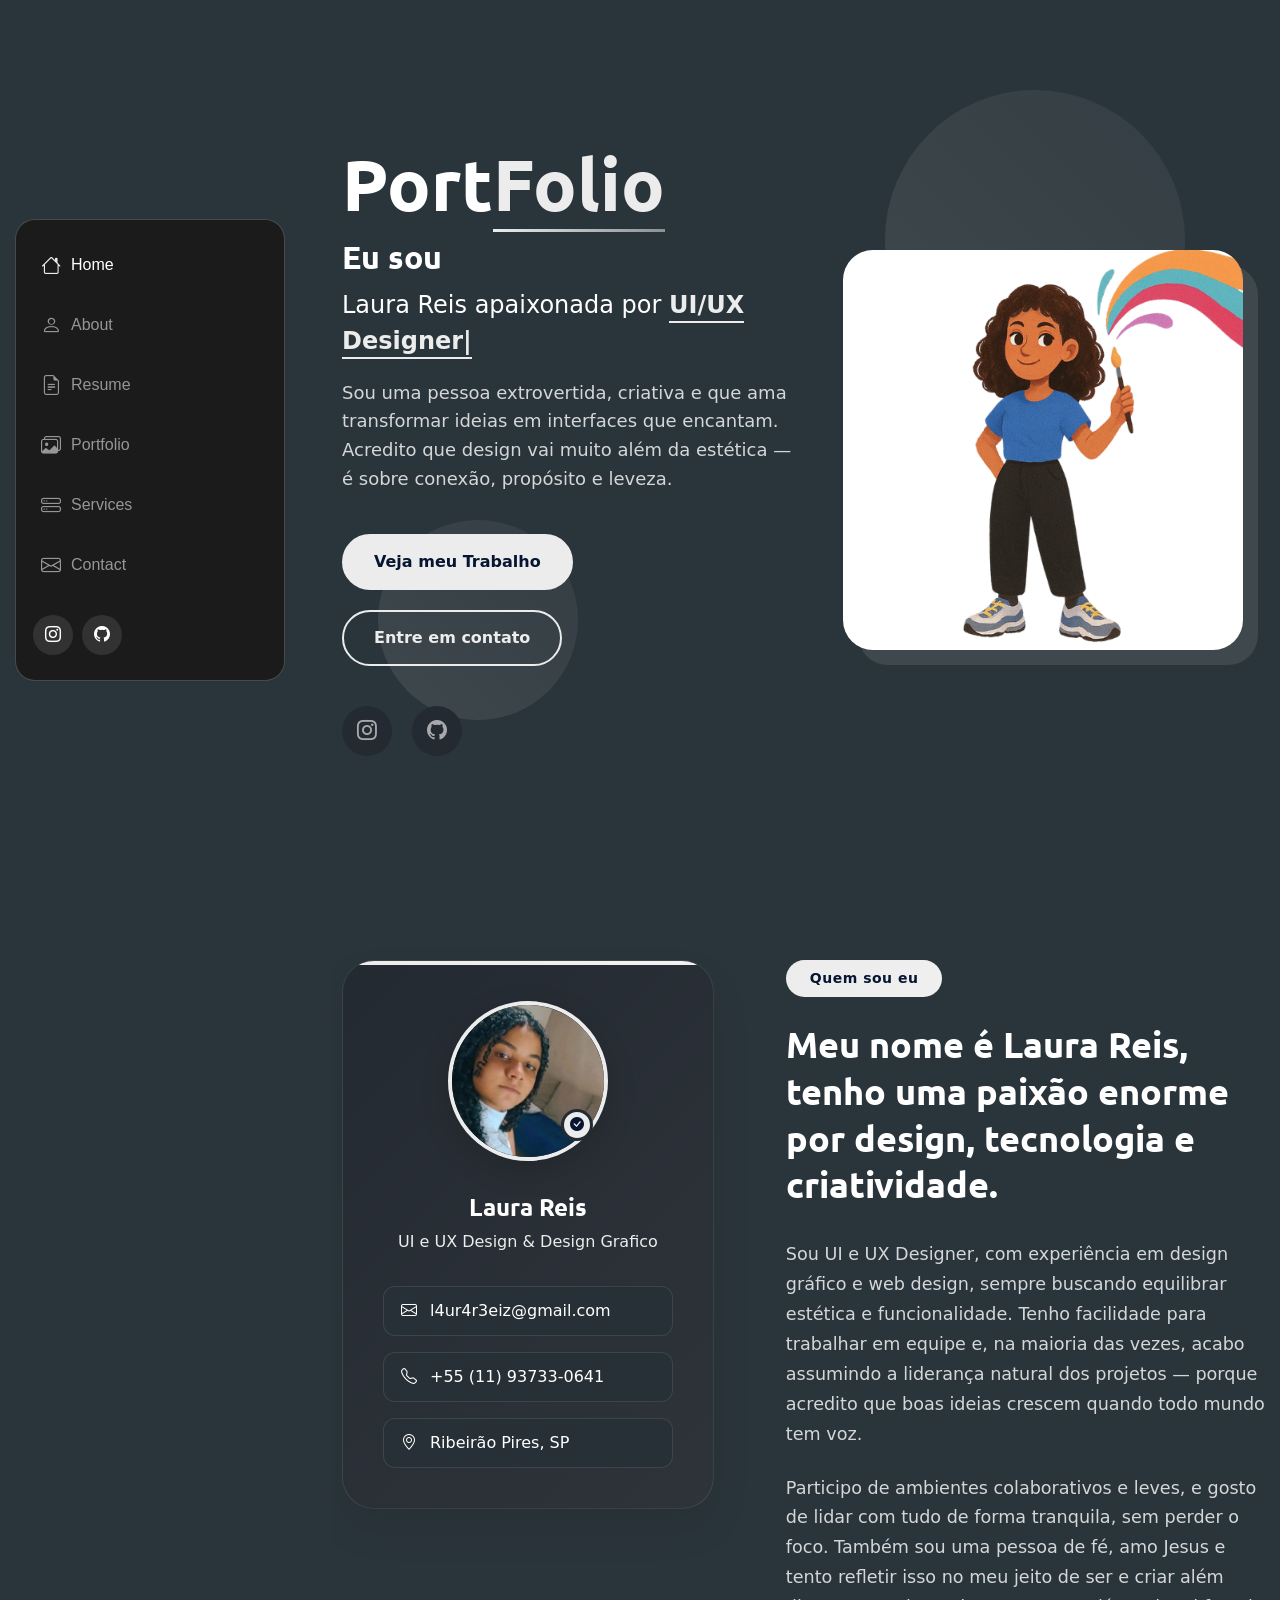
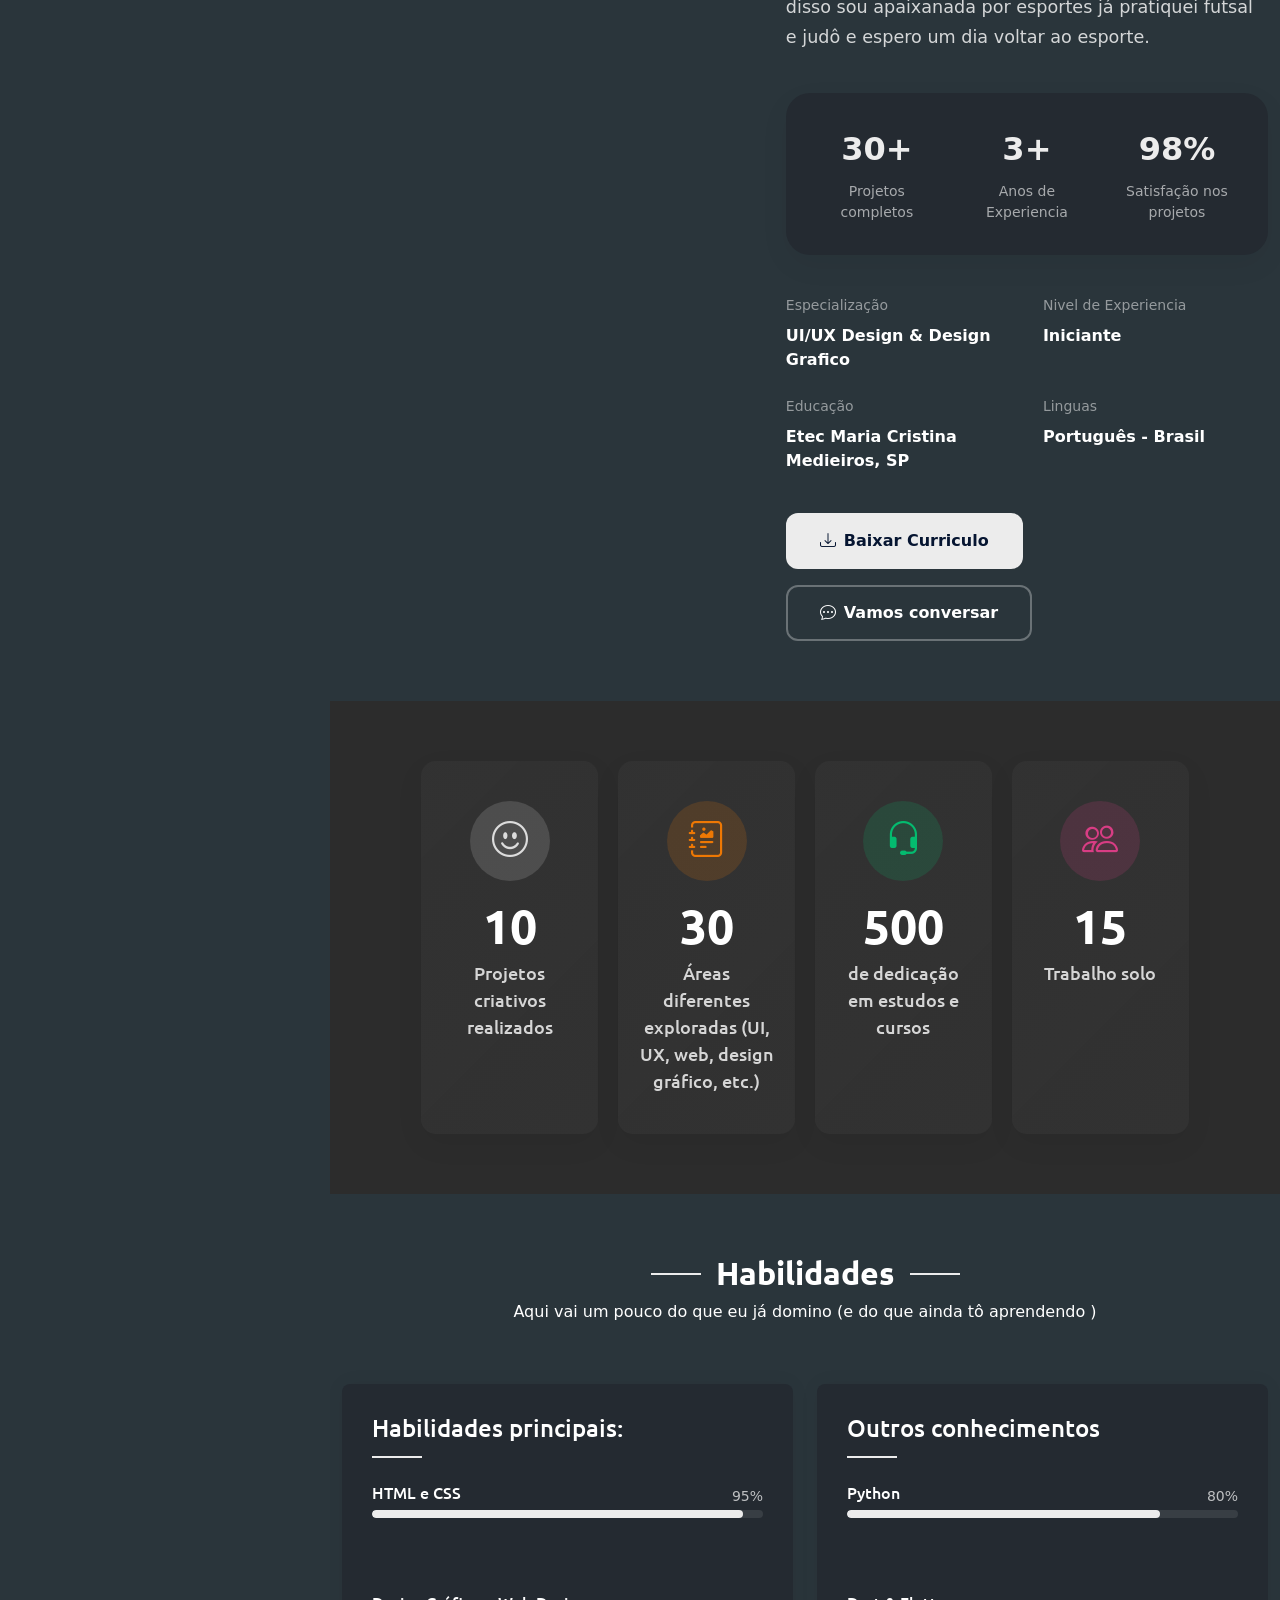
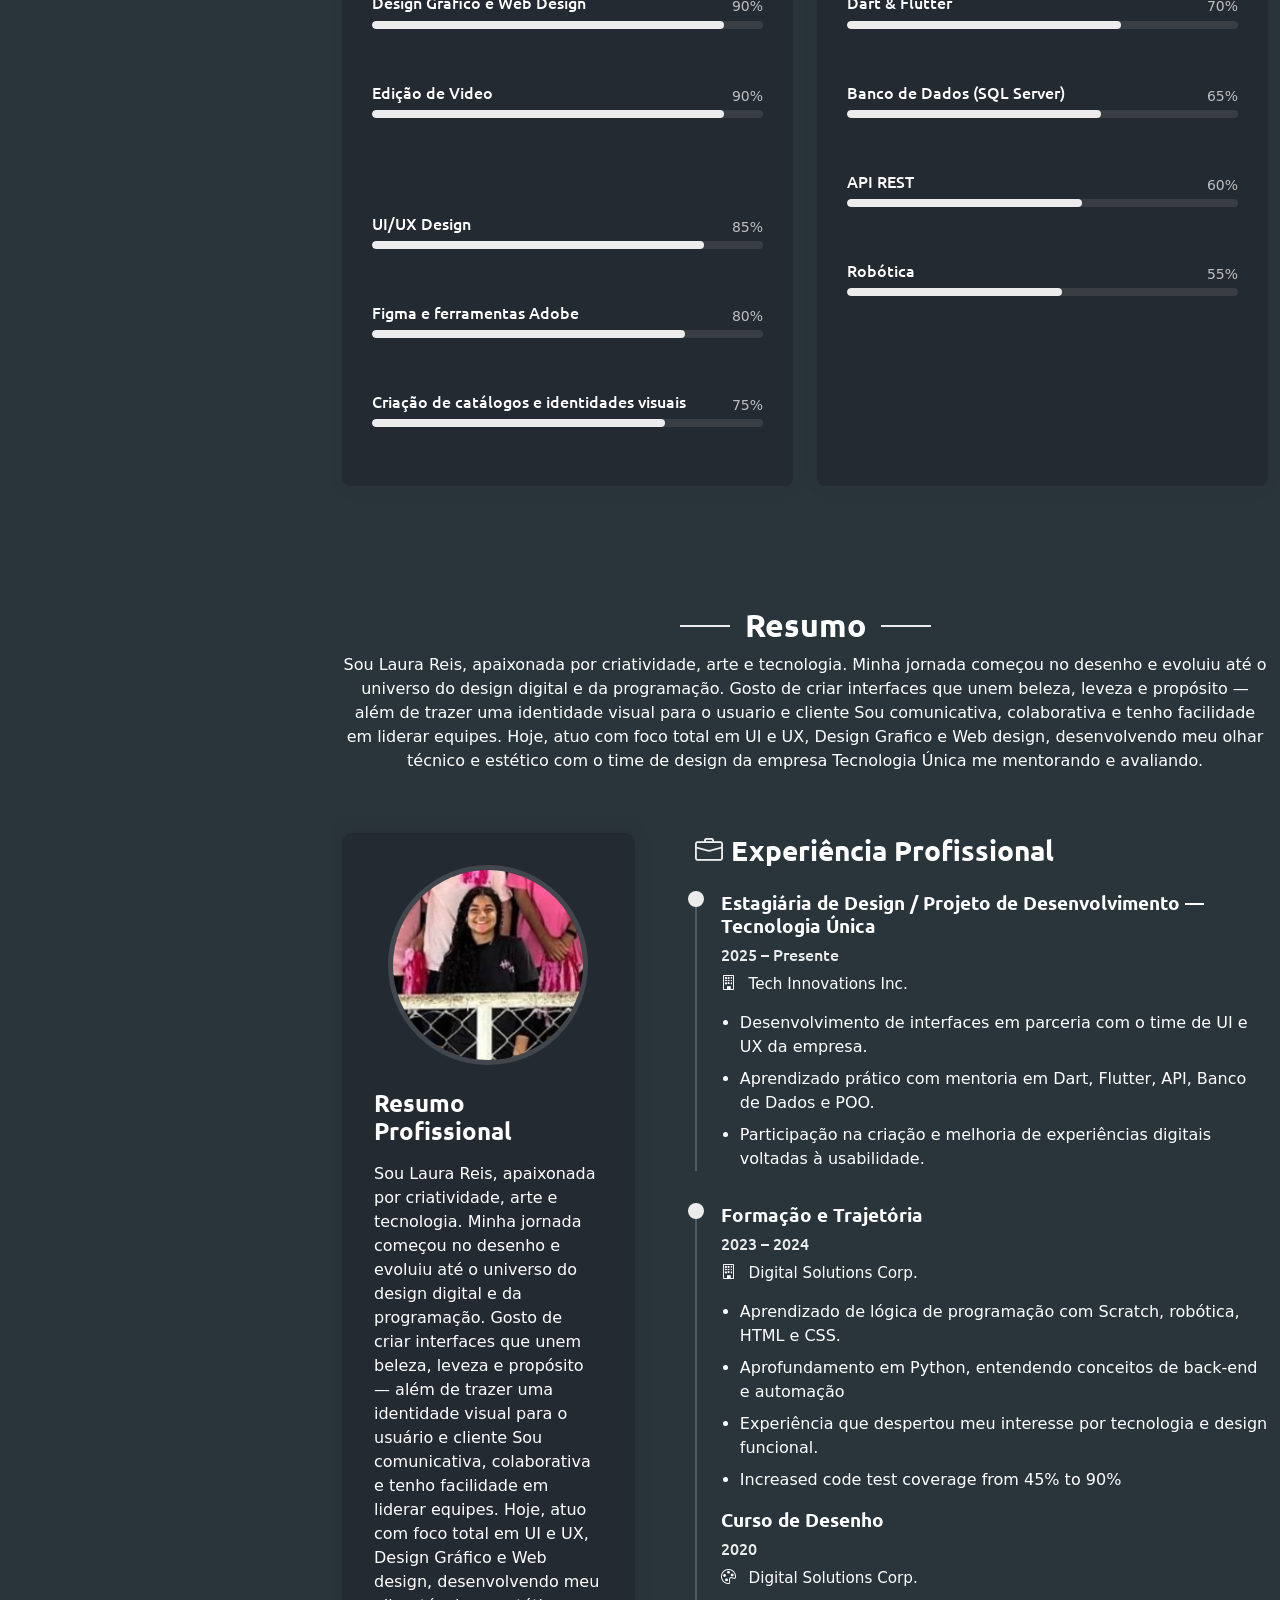
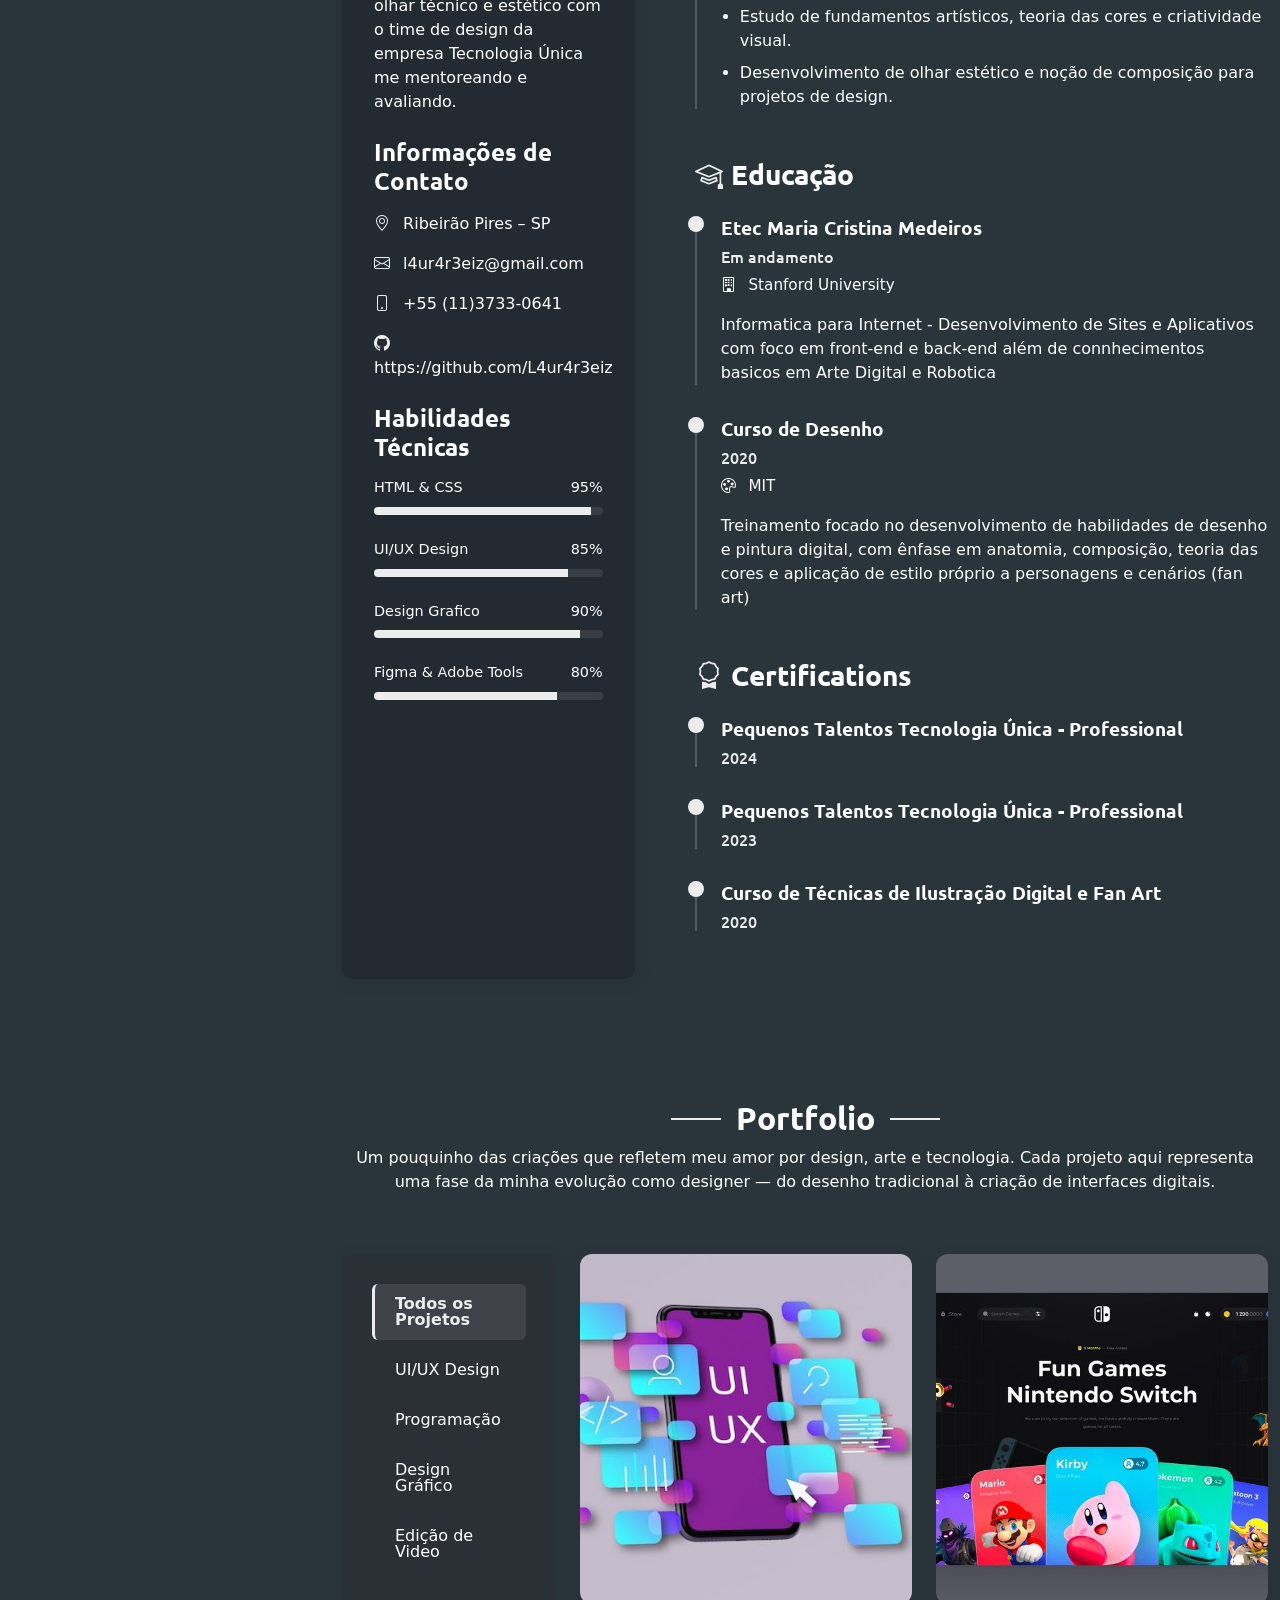
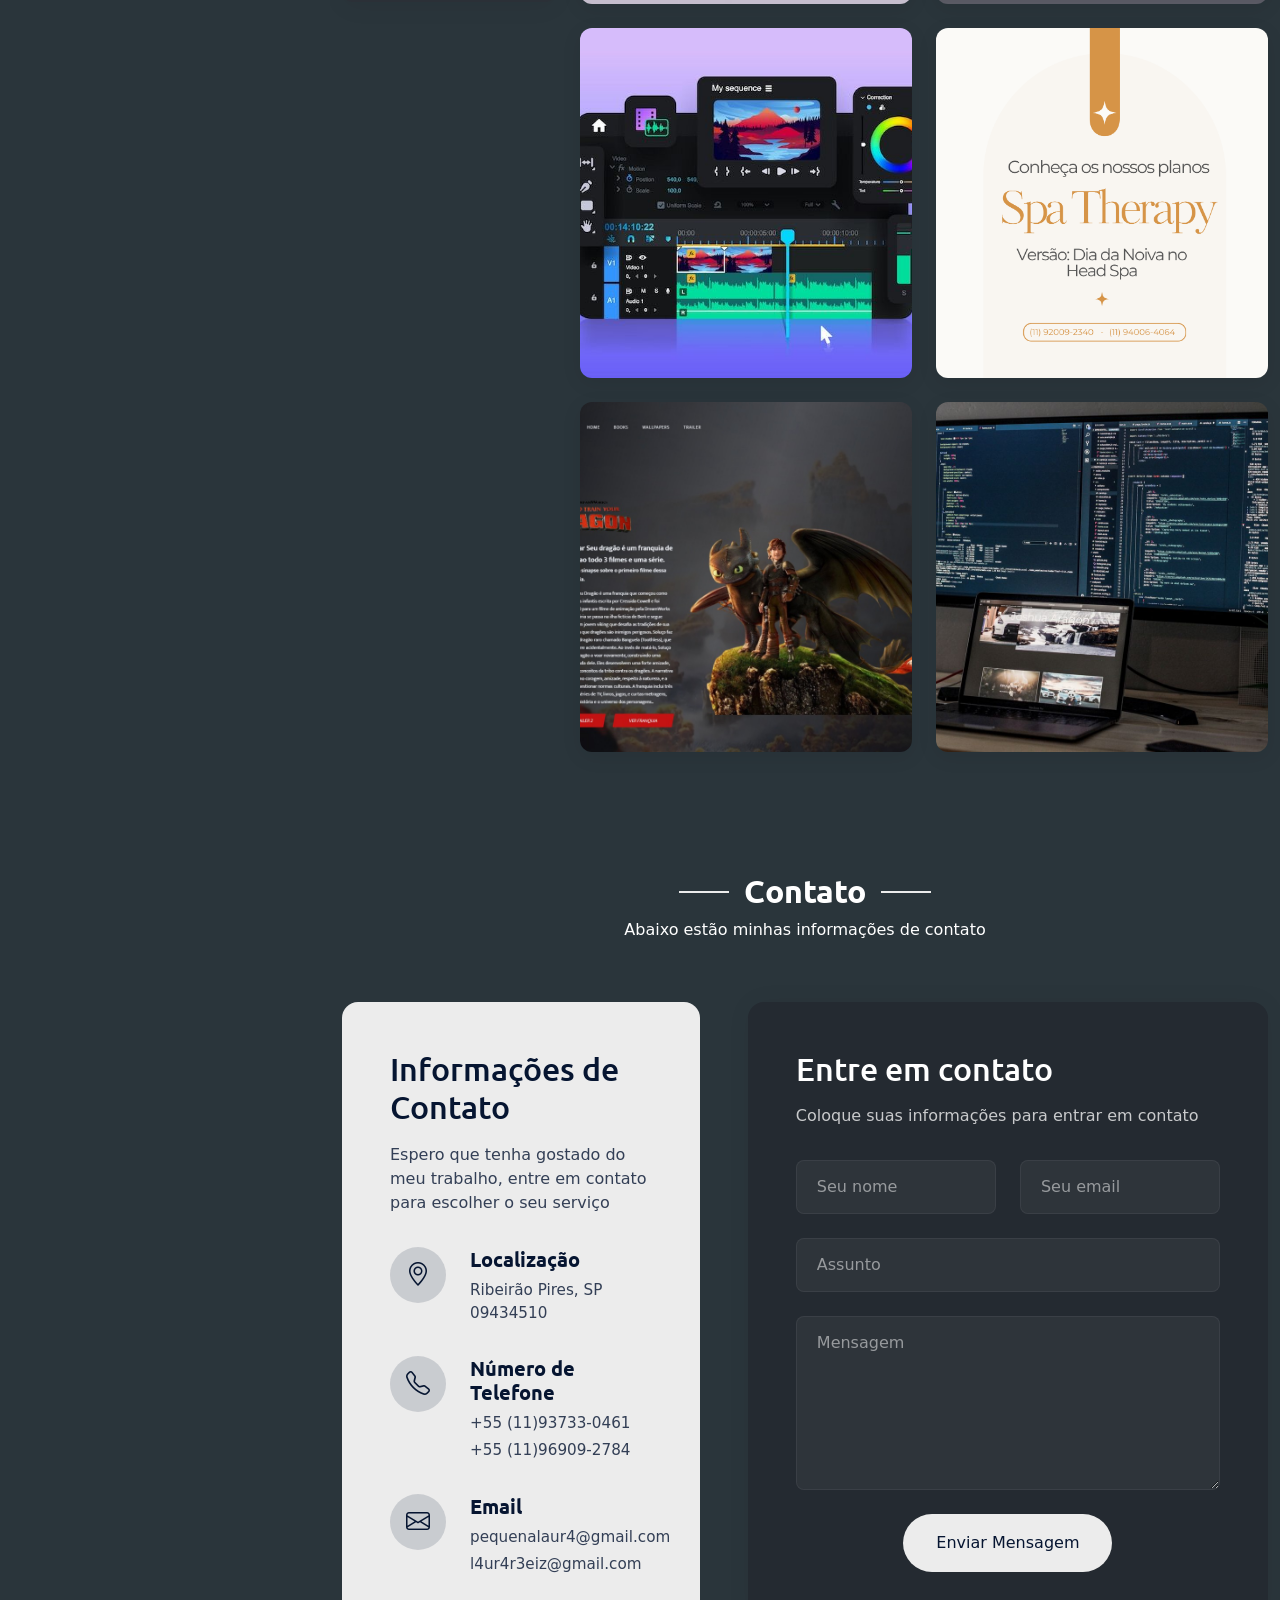
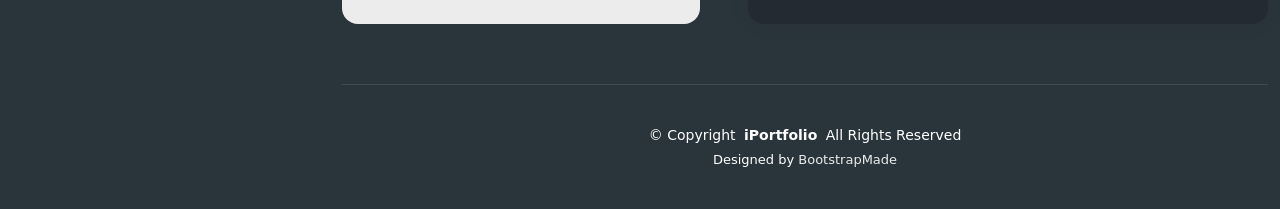
==== commit bb53933e: "Finalizei oq faltava no site Adicionando a descrição dos meus projetos" ====
--- a/index.html
+++ b/index.html
@@ -778,8 +778,303 @@
 
     </section><!-- /Portfolio Section -->
 
-    <!-- Services Section -->
-    <section id="services" class="services section">
+    <!-- Services Section
+     *\<section id="services" class="services section">
+
+      Section Title 
+      <div class="container section-title" data-aos="fade-up">
+        <h2>Services</h2>
+        <p>Necessitatibus eius consequatur ex aliquid fuga eum quidem sint consectetur velit</p>
+      </div> End Section Title 
+
+      <div class="container" data-aos="fade-up" data-aos-delay="100">
+
+        <div class="service-header">
+          <div class="row align-items-center">
+            <div class="col-lg-8 col-md-12">
+              <div class="service-intro">
+                <h2 class="service-heading">
+                  <div>Innovative business</div>
+                  <div><span>performance solutions</span></div>
+                </h2>
+              </div>
+            </div>
+            <div class="col-lg-4 col-md-12">
+              <div class="service-summary">
+                <p>
+                  We integrate forward-thinking strategies, creative approaches, and state-of-the-art technologies to
+                  deliver exceptional customer experiences that drive growth and engage target markets.
+                </p>
+                <a href="services.html" class="service-btn">
+                  View All Services
+                  <i class="bi bi-arrow-right"></i>
+                </a>
+              </div>
+            </div>
+          </div>
+        </div>
+
+        <div class="row justify-content-center">
+          <div class="col-lg-4 col-md-6" data-aos="fade-up" data-aos-delay="100">
+            <div class="service-card position-relative z-1">
+              <div class="service-icon">
+                <i class="bi bi-palette"></i>
+              </div>
+              <a href="service-details.html"
+                class="card-action d-flex align-items-center justify-content-center rounded-circle">
+                <i class="bi bi-arrow-up-right"></i>
+              </a>
+              <h3>
+                <a href="service-details.html">
+                  Creative <span>branding</span>
+                </a>
+              </h3>
+              <p>
+                Nulla facilisi. Maecenas eget magna neque. Suspendisse potenti. Curabitur eleifend nisi non magna
+                vulputate, vel condimentum libero tempus. Proin consectetur feugiat diam.
+              </p>
+            </div>
+          </div>
+          <div class="col-lg-4 col-md-6" data-aos="fade-up" data-aos-delay="200">
+            <div class="service-card position-relative z-1">
+              <div class="service-icon">
+                <i class="bi bi-gem"></i>
+              </div>
+              <a href="service-details.html"
+                class="card-action d-flex align-items-center justify-content-center rounded-circle">
+                <i class="bi bi-arrow-up-right"></i>
+              </a>
+              <h3>
+                <a href="service-details.html">
+                  Design <span>systems</span>
+                </a>
+              </h3>
+              <p>
+                Praesent euismod varius tellus, vel bibendum nunc interdum at. Donec vehicula diam vel metus venenatis
+                convallis. Aliquam erat volutpat. Etiam viverra magna sit amet.
+              </p>
+            </div>
+          </div>
+          <div class="col-lg-4 col-md-6" data-aos="fade-up" data-aos-delay="300">
+            <div class="service-card position-relative z-1">
+              <div class="service-icon">
+                <i class="bi bi-megaphone"></i>
+              </div>
+              <a href="service-details.html"
+                class="card-action d-flex align-items-center justify-content-center rounded-circle">
+                <i class="bi bi-arrow-up-right"></i>
+              </a>
+              <h3>
+                <a href="service-details.html">
+                  Marketing <span>strategies</span>
+                </a>
+              </h3>
+              <p>
+                Vivamus tempor velit id magna dictum, sed fermentum nisi faucibus. Integer nec pretium sapien. Fusce
+                tincidunt ligula et purus consequat, ac pellentesque nulla eleifend.
+              </p>
+            </div>
+          </div>
+          <div class="col-lg-4 col-md-6" data-aos="fade-up" data-aos-delay="100">
+            <div class="service-card position-relative z-1">
+              <div class="service-icon">
+                <i class="bi bi-code-slash"></i>
+              </div>
+              <a href="service-details.html"
+                class="card-action d-flex align-items-center justify-content-center rounded-circle">
+                <i class="bi bi-arrow-up-right"></i>
+              </a>
+              <h3>
+                <a href="service-details.html">
+                  Digital <span>platforms</span>
+                </a>
+              </h3>
+              <p>
+                Cras fermentum odio eu feugiat malesuada. Vestibulum ante ipsum primis in faucibus orci luctus et
+                accumsan cursus. Morbi placerat nulla vel nunc viverra accumsan.
+              </p>
+            </div>
+          </div>
+          <div class="col-lg-4 col-md-6" data-aos="fade-up" data-aos-delay="200">
+            <div class="service-card position-relative z-1">
+              <div class="service-icon">
+                <i class="bi bi-graph-up"></i>
+              </div>
+              <a href="service-details.html"
+                class="card-action d-flex align-items-center justify-content-center rounded-circle">
+                <i class="bi bi-arrow-up-right"></i>
+              </a>
+              <h3>
+                <a href="service-details.html">
+                  Growth <span>acceleration</span>
+                </a>
+              </h3>
+              <p>
+                Aenean vel augue vel nisi bibendum posuere. Phasellus in lacus quis urna sodales dignissim. Duis aliquam
+                libero eget risus facilisis. Quisque eget libero vel nisl fringilla.
+              </p>
+            </div>
+          </div>
+          <div class="col-lg-4 col-md-6" data-aos="fade-up" data-aos-delay="300">
+            <div class="service-card position-relative z-1">
+              <div class="service-icon">
+                <i class="bi bi-camera-video"></i>
+              </div>
+              <a href="service-details.html"
+                class="card-action d-flex align-items-center justify-content-center rounded-circle">
+                <i class="bi bi-arrow-up-right"></i>
+              </a>
+              <h3>
+                <a href="service-details.html">
+                  Media <span>solutions</span>
+                </a>
+              </h3>
+              <p>
+                Etiam efficitur lacus in diam finibus, nec ultrices est sagittis. Maecenas elementum magna sed risus
+                faucibus, nec commodo purus facilisis. Vestibulum accumsan magna.
+              </p>
+            </div>
+          </div>
+        </div>
+
+      </div>
+
+    </section> /Services Section
+
+     Testimonials Section 
+    <section id="testimonials" class="testimonials section light-background">
+
+      <!-- Section Title 
+      <div class="container section-title" data-aos="fade-up">
+        <h2>Testimonials</h2>
+        <p>Necessitatibus eius consequatur ex aliquid fuga eum quidem sint consectetur velit</p>
+      </div><!-- End Section Title 
+
+      <div class="container">
+
+        <div class="testimonial-masonry">
+
+          <div class="testimonial-item" data-aos="fade-up">
+            <div class="testimonial-content">
+              <div class="quote-pattern">
+                <i class="bi bi-quote"></i>
+              </div>
+              <p>Implementing innovative strategies has revolutionized our approach to market challenges and competitive
+                positioning.</p>
+              <div class="client-info">
+                <div class="client-image">
+                  <img src="assets/img/person/person-f-7.webp" alt="Client">
+                </div>
+                <div class="client-details">
+                  <h3>Rachel Bennett</h3>
+                  <span class="position">Strategy Director</span>
+                </div>
+              </div>
+            </div>
+          </div>
+
+          <div class="testimonial-item highlight" data-aos="fade-up" data-aos-delay="100">
+            <div class="testimonial-content">
+              <div class="quote-pattern">
+                <i class="bi bi-quote"></i>
+              </div>
+              <p>Exceptional service delivery and innovative solutions have transformed our business operations, leading
+                to remarkable growth and enhanced customer satisfaction across all touchpoints.</p>
+              <div class="client-info">
+                <div class="client-image">
+                  <img src="assets/img/person/person-m-7.webp" alt="Client">
+                </div>
+                <div class="client-details">
+                  <h3>Daniel Morgan</h3>
+                  <span class="position">Chief Innovation Officer</span>
+                </div>
+              </div>
+            </div>
+          </div>
+
+          <div class="testimonial-item" data-aos="fade-up" data-aos-delay="200">
+            <div class="testimonial-content">
+              <div class="quote-pattern">
+                <i class="bi bi-quote"></i>
+              </div>
+              <p>Strategic partnership has enabled seamless digital transformation and operational excellence.</p>
+              <div class="client-info">
+                <div class="client-image">
+                  <img src="assets/img/person/person-f-8.webp" alt="Client">
+                </div>
+                <div class="client-details">
+                  <h3>Emma Thompson</h3>
+                  <span class="position">Digital Lead</span>
+                </div>
+              </div>
+            </div>
+          </div>
+
+          <div class="testimonial-item" data-aos="fade-up" data-aos-delay="300">
+            <div class="testimonial-content">
+              <div class="quote-pattern">
+                <i class="bi bi-quote"></i>
+              </div>
+              <p>Professional expertise and dedication have significantly improved our project delivery timelines and
+                quality metrics.</p>
+              <div class="client-info">
+                <div class="client-image">
+                  <img src="assets/img/person/person-m-8.webp" alt="Client">
+                </div>
+                <div class="client-details">
+                  <h3>Christopher Lee</h3>
+                  <span class="position">Technical Director</span>
+                </div>
+              </div>
+            </div>
+          </div>
+
+          <div class="testimonial-item highlight" data-aos="fade-up" data-aos-delay="400">
+            <div class="testimonial-content">
+              <div class="quote-pattern">
+                <i class="bi bi-quote"></i>
+              </div>
+              <p>Collaborative approach and industry expertise have revolutionized our product development cycle,
+                resulting in faster time-to-market and increased customer engagement levels.</p>
+              <div class="client-info">
+                <div class="client-image">
+                  <img src="assets/img/person/person-f-9.webp" alt="Client">
+                </div>
+                <div class="client-details">
+                  <h3>Olivia Carter</h3>
+                  <span class="position">Product Manager</span>
+                </div>
+              </div>
+            </div>
+          </div>
+
+          <div class="testimonial-item" data-aos="fade-up" data-aos-delay="500">
+            <div class="testimonial-content">
+              <div class="quote-pattern">
+                <i class="bi bi-quote"></i>
+              </div>
+              <p>Innovative approach to user experience design has significantly enhanced our platform's engagement
+                metrics and customer retention rates.</p>
+              <div class="client-info">
+                <div class="client-image">
+                  <img src="assets/img/person/person-m-13.webp" alt="Client">
+                </div>
+                <div class="client-details">
+                  <h3>Nathan Brooks</h3>
+                  <span class="position">UX Director</span>
+                </div>
+              </div>
+            </div>
+          </div>
+
+        </div>
+
+      </div>
+
+    </section> /Testimonials Section -->
+<!-- 
+    Essa Parte eu comentei por que no momento não tenho depoimentos para colocar mas no futuro pretendo adicionar
+    quando já estiver mais experiente na área. Afinal é onde quero seguir minha carreira. -->
 
      
        
